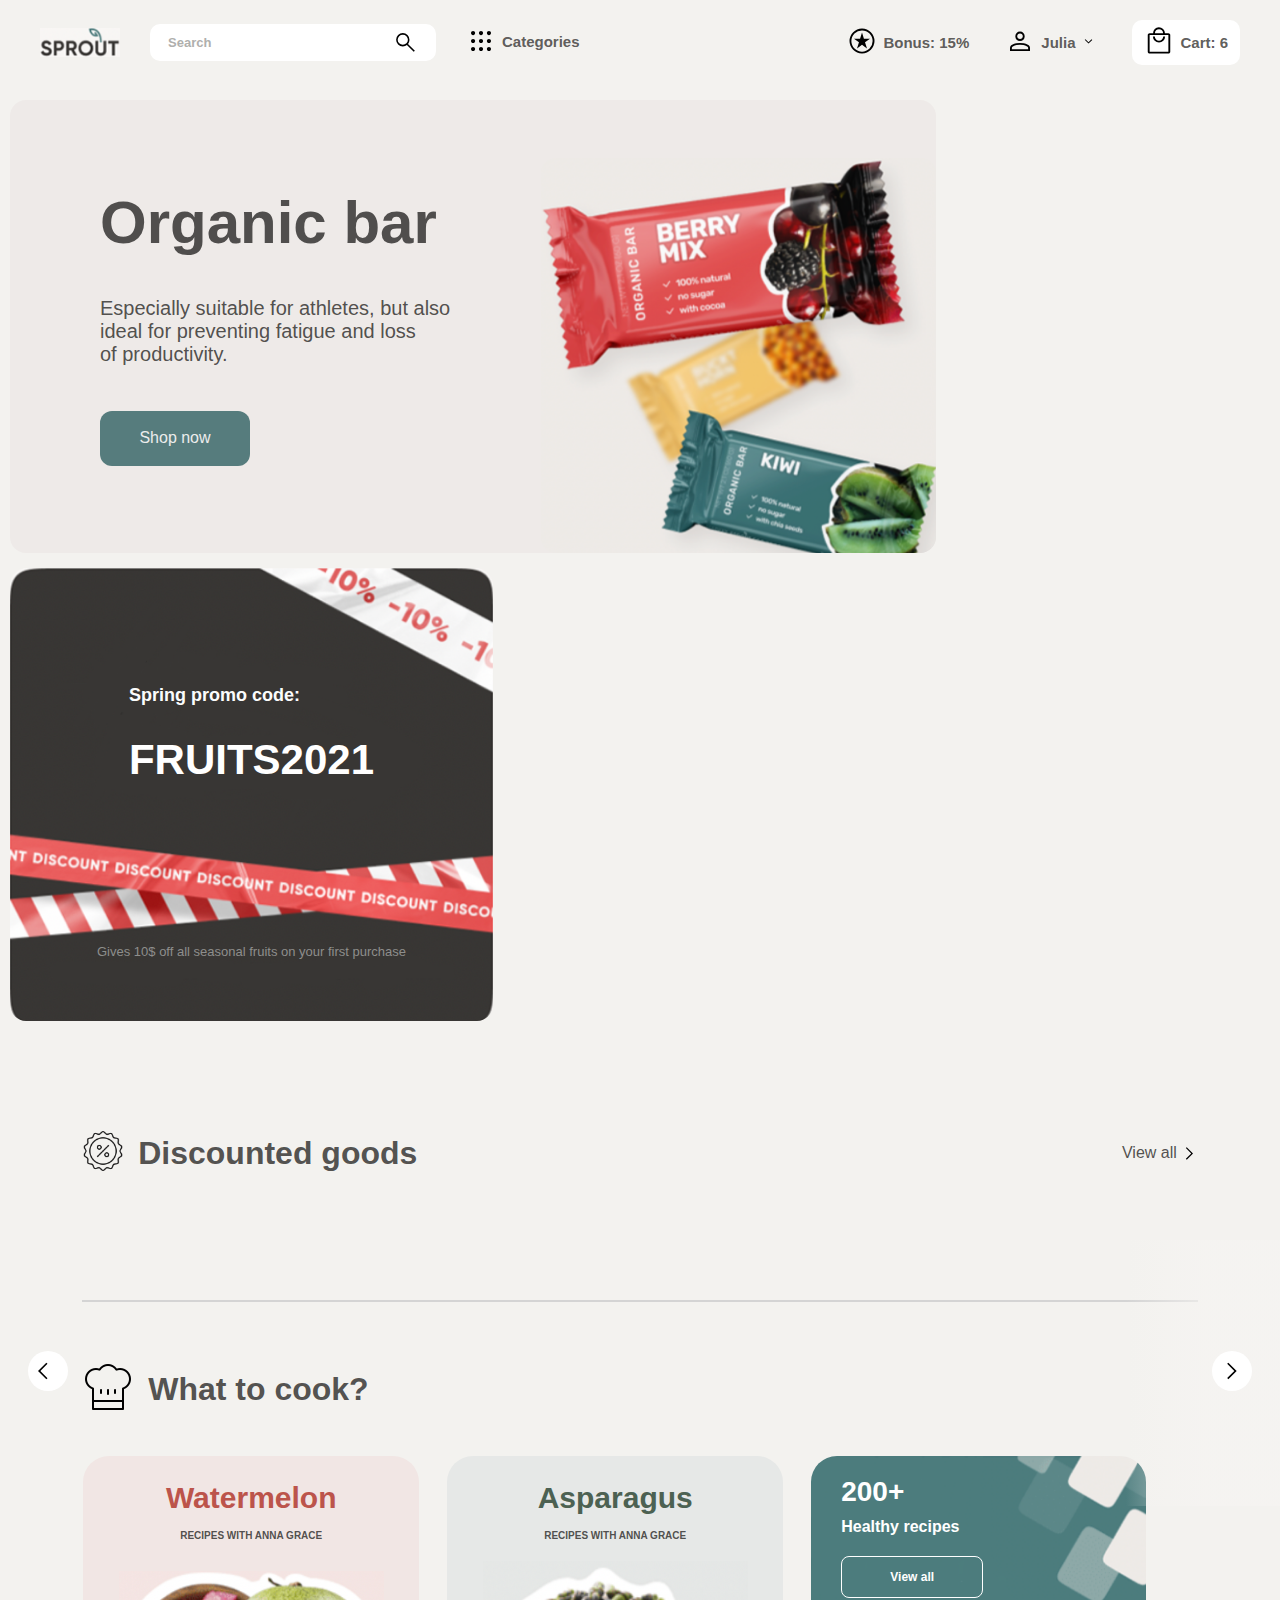
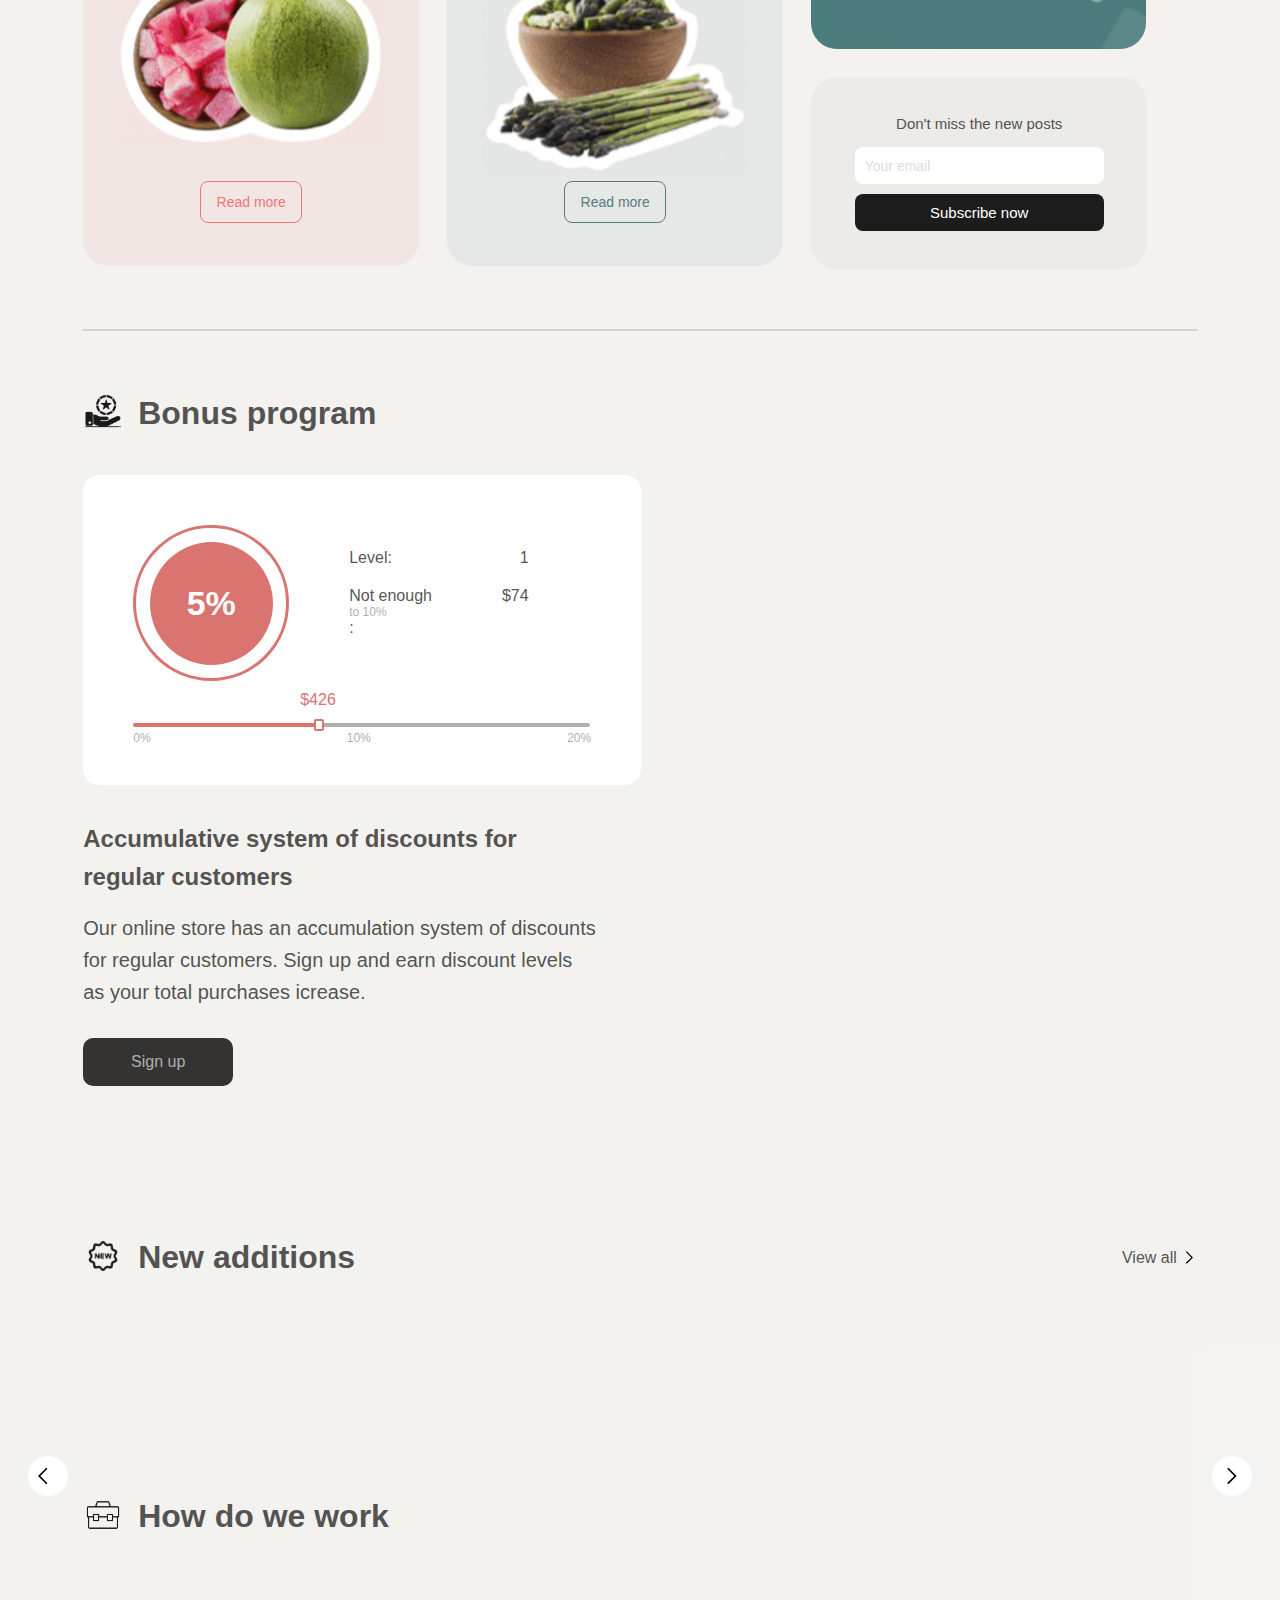
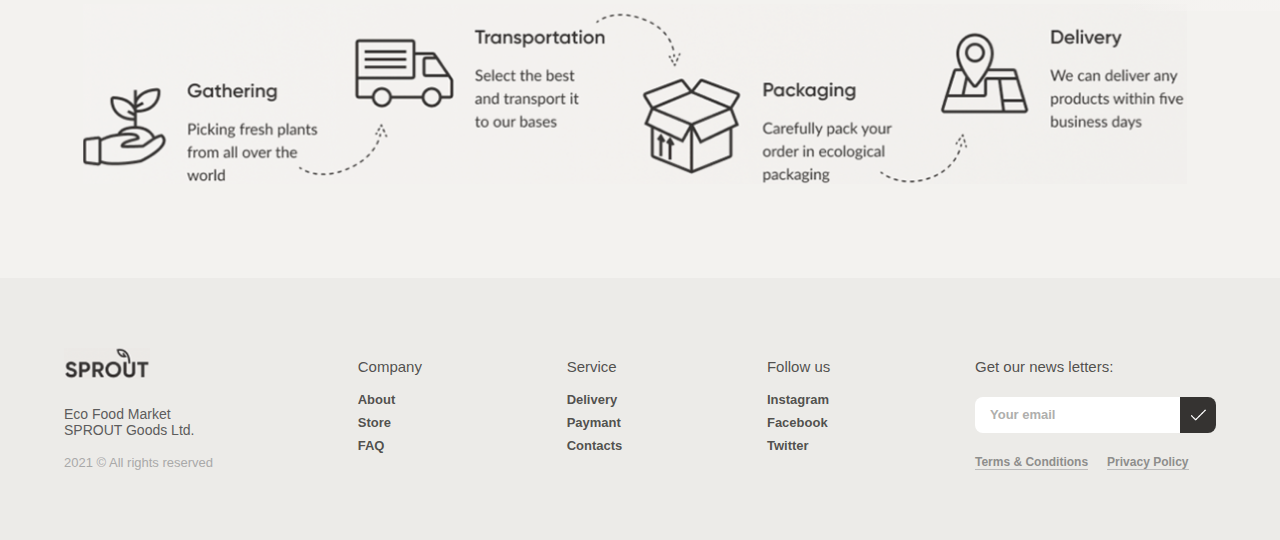
==== index.html @ 0bc8966f "Andei pipka" ====
<!DOCTYPE html>
<html lang="en">

<head>
    <meta charset="UTF-8">
    <meta http-equiv="X-UA-Compatible" content="IE=edge">
    <meta name="viewport" content="width=device-width, initial-scale=1.0">
    <link rel="stylesheet" href="./css/style.css">
    <title>Document</title>
</head>

<body>
    <header>
        <div class="left">
            <div class="allCategories" id="categoriesPlace"></div>
            <div class="logo" id="logo">
                <img src="./Images/logo.png" alt="" width="80px">
            </div>

            <div class="search">
                <div class="text">Search</div>
                <div class="icon">
                    <img src="./Images/icons/search.svg" alt="">
                </div>
            </div>

            <div class="categories" id="categoriesBtn">
                <div class="icon">
                    <img src="./Images/icons/categories.svg" alt="">
                </div>

                <div class="text">Categories</div>
            </div>
        </div>


        <div class="right">
            <div class="bonus" id="test">
                <div class="icon">
                    <img src="./Images/icons/star.svg" alt="">
                </div>

                <div class="text">Bonus: 15%</div>
            </div>

            <div class="person">
                <div class="icon">
                    <img src="./Images/icons/person.svg" alt="">
                </div>

                <div class="name">Julia</div>

                <div class="arrow">
                    <img src="./Images/icons/smArrdown.svg" alt="">
                </div>
            </div>

            <div class="cart">
                <div class="icon">
                    <img src="./Images/icons/cart.svg" alt="">
                </div>

                <div class="text">Cart: 6</div>
            </div>

            <div class="menu" id="mobileCategories">
                <div class="icon">
                    <img src="./Images/icons/menu.png" alt="">
                </div>
            </div>


        </div>
    </header>
    <main class="homePage">

        <section class="first">
            <div class="rowFirst">
                <div class="block1">
                    <div class="text">
                        <div class="tittle">Organic bar</div>
                        <div class="description">Especially suitable for athletes, but also<br>ideal for preventing
                            fatigue and loss<br>of productivity.</div>
                        <div class="button">Shop now</div>
                    </div>
                    <div class="image">
                        <img src="./Images/musli.png" alt="">
                    </div>
                </div>
                <div class="block2">
                    <div>
                        <div class="tittle">Spring promo code:</div>
                        <div class="promo">FRUITS2021</div>
                    </div>
                    <div class="text">Gives 10$ off all seasonal fruits on your first purchase</div>
                </div>

                <div class="circles">
                    <div class="circle"></div>
                    <div class="circle -light"></div>
                </div>
            </div>

            <div class="rowSecond">
                <div class="buttons">
                    <div class="navButt">
                        <img src="./Images/icons/arrow_back.svg" alt="">
                    </div>
                    <div class="navButt">
                        <img src="./Images/icons/arrow_forward.svg" alt="">
                    </div>
                </div>
                <div class="row">
                    <div class="discountText">
                        <div class="icon">
                            <img src="./Images/icons/discount.png" alt="">
                        </div>
                        <div class="tittle">Discounted goods</div>
                    </div>

                    <div class="view">
                        <div class="text">View all</div>
                        <div class="arrow">
                            <img src="./Images/icons/arrow_forward.svg" alt="">
                        </div>
                    </div>
                </div>

                <div class="allCards" id="allCardsPlace">
                    <div class="bg"></div>
                </div>
            </div>
        </section>

        <div class="horizontalLine"></div>

        <section class="second">
            <div class="row">
                <div class="icon">
                    <img src="./Images/icons/chef cap.png" alt="">
                </div>
                <div class="tittle">What to cook?</div>
            </div>

            <div class="cards">

                <div class="card -pin">
                    <div class="screen">
                        <div class="name">Watermelon</div>
                        <div class="description">RECIPES WITH ANNA GRACE</div>
                        <div class="pic">
                            <img src="./Images/watermelon.png" alt="" style="margin-top: 10px;">
                        </div>
                        <div class="btn"> Read more</div>
                    </div>

                    <div class="picMobile">
                        <img src="./Images/watermelon.png" alt="">
                    </div>
                </div>

                <div class="card -gr">
                    <div class="screen">
                        <div class="name">Asparagus</div>
                        <div class="description">RECIPES WITH ANNA GRACE</div>
                        <div class="pic">
                            <img src="./Images/asparagus.png" alt="">
                        </div>
                        <div class="btn"> Read more</div>
                    </div>

                    <div class="picMobile">
                        <img src="./Images/asparagus.png" alt="">
                    </div>
                </div>

                <div class="cardLast">
                    <div class="recipies">
                        <div class="amount">200+</div>
                        <div class="tittle">Healthy recipes</div>
                        <div class="view">View all</div>
                    </div>

                    <div class="cta">
                        <div class="text">Don't miss the new posts</div>
                        <div class="email">Your email</div>
                        <div class="btn">Subscribe now</div>
                    </div>
                </div>
            </div>
        </section>

        <div class="horizontalLine"></div>

        <section class="third">
            <div class="row">
                <div class="icon">
                    <img src="./Images/icons/bonusIcon.png" alt="">
                </div>
                <div class="tittle">Bonus program</div>
            </div>

            <div class="cards">
                <div class="card">
                    <div class="mainInfo">
                        <div class="circle">
                            <div class="currentPerc">5%</div>
                        </div>

                        <div class="info">
                            <div class="rowX -x">
                                <div class="text">Level:</div>
                                <div class="numb">1</div>
                            </div>

                            <div class="rowX">
                                <div class="text">Not enough <span class="percent">to 10%</span>:</div>
                                <div class="numb">$74</div>
                            </div>
                        </div>
                    </div>
                    <div class="sum">$426</div>

                    <div class="line">
                        <div class="redLine"></div>
                        <div class="square"></div>
                        <div class="greyLine"></div>
                    </div>

                    <div class="percent">
                        <div>0%</div>
                        <div>10%</div>
                        <div>20%</div>
                    </div>
                </div>

                <div class="lastCard">
                    <div class="tittle">Accumulative system of discounts for<br>regular customers</div>
                    <div class="description">Our online store has an accumulation system of discounts<br>for regular
                        customers. Sign up and earn discount levels<br>as your total purchases icrease.</div>
                    <div class="btn">Sign up</div>
                </div>
            </div>


            <div class="rowSecond">
                <div class="buttons">
                    <div class="navButt">
                        <img src="./Images/icons/arrow_back.svg" alt="">
                    </div>
                    <div class="navButt">
                        <img src="./Images/icons/arrow_forward.svg" alt="">
                    </div>
                </div>
                <div class="row">
                    <div class="text">
                        <div class="icon">
                            <img src="./Images/icons/new.png" alt="">
                        </div>
                        <div class="tittle">New additions</div>
                    </div>

                    <div class="view">
                        <div class="text">View all</div>
                        <div class="arrow">
                            <img src="./Images/icons/arrow_forward.svg" alt="">
                        </div>
                    </div>
                </div>

                <div class="allCards" id="newAdditions">
                    <div class="bg"></div>
                </div>
            </div>


            <div class="row1">
                <div class="icon">
                    <img src="./Images/icons/case.png" alt="">
                </div>
                <div class="tittle">How do we work</div>
            </div>

            <div class="rowLast">

                <img src="./Images/deliveryInfo.png" alt="">
            </div>
            <div class="mobileRowLast">

                <img src="./Images/mobDeliveryInfo.png" alt="">
            </div>

        </section>

    </main>


    <main class="driedFruitCategory">
        <section class="content">
            <nav class="navigation">
                <div class="tittle">Filter</div>

                <div class="section">
                    <div class="filterName">
                        <div class="name">Price</div>
                        <div class="icon">
                            <img src="./Images/icons/arrowUp.png" alt="" width="10px">
                        </div>
                    </div>

                    <div class="adjustment">
                        <div class="scale">
                            <div class="start">0</div>
                            <div class="end">120</div>
                        </div>
                        <div class="scaleLine">
                            <div class="rectangle"></div>
                            <div class="darkLine"></div>
                            <div class="rectangle"></div>
                            <div class="lightLine"></div>
                        </div>
                    </div>

                    <div class="row">
                        <div class="column">
                            <div class="text">From</div>
                            <div class="input">$ 0</div>
                        </div>

                        <div class="column">
                            <div class="text">To</div>
                            <div class="input">$ 20</div>
                        </div>
                    </div>
                </div>
                <div class="line"></div>

                <div class="section">
                    <div class="filterName">
                        <div class="name">Brand</div>
                        <div class="icon">
                            <img src="./Images/icons/arrowUp.png" alt="" width="10px">
                        </div>
                    </div>

                    <div class="input">
                        <div class="text">Name of brand</div>
                        <div class="icon">
                            <img src="./Images/icons/search.svg" alt="">
                        </div>
                    </div>

                    <div class="brandsBlock">
                        <div class="brands">
                            <div class="row">
                                <div class="square"></div>
                                <div class="brandName">Artisana</div>
                            </div>
                            <div class="row">
                                <div class="square"></div>
                                <div class="brandName">Barney</div>
                            </div>
                            <div class="row">
                                <div class="square"></div>
                                <div class="brandName">Betty Lou's</div>
                            </div>
                            <div class="row">
                                <div class="square"></div>
                                <div class="brandName">Dastony</div>
                            </div>
                            <div class="row">
                                <div class="square"></div>
                                <div class="brandName">Gopal's</div>
                            </div>
                            <div class="row">
                                <div class="square"></div>
                                <div class="brandName">Mighty Sesame</div>
                            </div>
                        </div>
                        <div class="vertLine">
                            <div class="darkPart"></div>
                        </div>
                    </div>
                </div>
                <div class="line"></div>

                <div class="section">
                    <div class="filterName">
                        <div class="name">Form</div>
                        <div class="icon">
                            <img src="./Images/icons/arrowUp.png" alt="" width="10px">
                        </div>
                    </div>
                    <div class="form">
                        <div class="row">
                            <div class="square"></div>
                            <div class="text">Prepackaged</div>
                        </div>
                        <div class="row">
                            <div class="square -active">
                                <img src="./Images/icons/done.png" alt="">
                            </div>
                            <div class="text">On weight</div>
                        </div>
                    </div>
                </div>
                <div class="line"></div>

                <div class="section">
                    <div class="filterName">
                        <div class="name">Volume</div>
                        <div class="icon">
                            <img src="./Images/icons/arrowUp.png" alt="" width="10px">
                        </div>
                    </div>

                    <div class="form">
                        <div class="row">
                            <div class="square -active">
                                <img src="./Images/icons/done.png" alt="">
                            </div>
                            <div class="text">No matter</div>
                        </div>

                        <div class="row">
                            <div class="square"></div>
                            <div class="text">&#60; 10g</div>
                            <div class="amount">(2)</div>
                        </div>
                        <div class="row">
                            <div class="square"></div>
                            <div class="text">10g - 60g </div>
                            <div class="amount">(6)</div>
                        </div>
                        <div class="row">
                            <div class="square"></div>
                            <div class="text">60g - 200g </div>
                            <div class="amount">(22)</div>
                        </div>
                        <div class="row">
                            <div class="square"></div>
                            <div class="text">&#62; 200g </div>
                            <div class="amount">(54)</div>
                        </div>
                    </div>
                </div>
                <div class="line"></div>

                <div class="section">
                    <div class="filterName">
                        <div class="name">Special features</div>
                        <div class="icon">
                            <img src="./Images/icons/smArrdown.svg" alt="" width="20px">
                        </div>
                    </div>
                </div>
                <div class="line"></div>

                <div class="section">
                    <div class="filterName">
                        <div class="name">Other items</div>
                        <div class="icon">
                            <img src="./Images/icons/smArrdown.svg" alt="" width="20px">
                        </div>
                    </div>
                </div>
                <div class="line"></div>

                <div class="section">
                    <div class="filterName">
                        <div class="name">Country</div>
                        <div class="icon">
                            <img src="./Images/icons/smArrdown.svg" alt="" width="20px">
                        </div>
                    </div>
                </div>

            </nav>



            <div class="mainContent">
                <div class="way">Homepage / Dried fruits</div>

                <div class="h2">Dried fruits</div>
                <div class="mobileFilter">
                    <div class="filter">Filter(2)</div>
                    <div class="text"> Showed 84 goods</div>
                </div>

                <div class="showedAmount">
                    <div class="right"> Showed 84 goods</div>

                    <div class="sort">
                        <div class="text">Sort by</div>
                        <div class="choose">
                            <div class="text">Relevancy</div>
                            <div class="icon">
                                <img src="./Images/icons/smArrdown.svg" alt="">
                            </div>
                        </div>
                    </div>
                </div>

                <div class="filterInfo">
                    <div class="filter">
                        <div class="text">Price</div>
                        <div class="filterPrice">$0-$20</div>
                        <div class="icon">
                            <img src="./Images/icons/cross.png" alt="">
                        </div>
                    </div>

                    <div class="filter">
                        <div class="text">Form</div>
                        <div class="filterPrice">On weight</div>
                        <div class="icon">
                            <img src="./Images/icons/cross.png" alt="">
                        </div>
                    </div>

                    <div class="clean">Clear all filters</div>
                </div>

                <div class="allcards" id="driedFruitsCategoryDiv">

                </div>

                <div class="btnLoad">
                    <div class="icon">
                        <img src="./Images/icons/loading.png" alt="">
                    </div>
                    <div class="text">Load more</div>
                </div>
            </div>
        </section>
    </main>

    <main class="productCard">


        <div class="line"></div>

        <section class="peopleAlsoLike">
            <div class="h4">People also like</div>
            <div class="allcards" id="peopleAlsoLikeIt">

            </div>
        </section>
    </main>

    <footer>
        <div class="content">
            <div class="company">
                <div class="logo">
                    <img src="./Images/loroFooter.png" alt="" width="86px">
                </div>
                <div class="text">Eco Food Market<br>SPROUT Goods Ltd.</div>
                <div class="info">2021 &copy; All rights reserved</div>
            </div>

            <div class="navigation">
                <div class="name">Company</div>
                <div class="nav">
                    <div>About</div>
                    <div class="text">Store</div>
                    <div>FAQ</div>
                </div>
            </div>
            <div class="navigation">
                <div class="name">Service</div>
                <div class="nav">
                    <div>Delivery</div>
                    <div class="text">Paymant</div>
                    <div>Contacts</div>
                </div>
            </div>
            <div class="navigation">
                <div class="name">Follow us</div>
                <div class="nav">
                    <div>Instagram</div>
                    <div class="text">Facebook</div>
                    <div>Twitter</div>
                </div>
            </div>
            <div class="cta">
                <div class="text">Get our news letters:</div>
                <div class="input">
                    <div class="whitePart"> Your email</div>
                    <div class="darkPart">
                        <img src="./Images/icons/done.png" alt="">
                    </div>
                </div>
                <div class="links">
                    <div class="text -mar">Terms & Conditions</div>
                    <div class="text">Privacy Policy</div>
                </div>
            </div>
        </div>

        <div class="mobileFooter">
            <div class="cta">
                <div class="text">Get our news letters:</div>
                <div class="input">
                    <div class="whitePart"> Your email</div>
                    <div class="darkPart">
                        <img src="./Images/icons/done.png" alt="">
                    </div>
                </div>
            </div>

            <div class="column">
                <div class="navigation">
                    <div class="name">Company</div>
                    <div class="nav">
                        <div>About</div>
                        <div class="text">Store</div>
                        <div>FAQ</div>
                    </div>
                </div>
                <div class="navigation">
                    <div class="name">Service</div>
                    <div class="nav">
                        <div>Delivery</div>
                        <div class="text">Paymant</div>
                        <div>Contacts</div>
                    </div>
                </div>
                <div class="navigation">
                    <div class="name">Follow us</div>
                    <div class="nav">
                        <div>Instagram</div>
                        <div class="text">Facebook</div>
                        <div>Twitter</div>
                    </div>
                </div>
            </div>

            <div class="company">
                <div class="logo">
                    <img src="./Images/loroFooter.png" alt="" width="86px">
                </div>
                <div class="text">Eco Food Market SPROUT Goods Ltd.</div>
                <div class="links">
                    <div class="text -mar">Terms & Conditions</div>
                    <div class="text">Privacy Policy</div>
                </div>
                <div class="info">2021 &copy; All rights reserved</div>
            </div>
        </div>
    </footer>

    <script src="main.js"></script>
</body>

</html>
---- css/style.css ----
@import url("http://fonts.cdnfonts.com/css/gilroy-bold");body{font-family:'Gilroy-Medium', sans-serif;background:#f3f2ef;margin:0px;color:#282725cc}header{background:#f3f2ef;z-index:100;display:flex;justify-content:space-between;align-items:center;padding:20px 40px;color:#464442de;font-size:15px;font-weight:600}header .left{display:flex}header .left .logo{display:flex;justify-content:center;align-items:center}header .left .search{display:flex;justify-content:space-between;align-items:center;width:250px;background:#fff;border-radius:10px;padding:6px 18px;margin:0px 30px}header .left .search .text{font-size:13px;font-weight:900;color:#afafad}header .left .search .icon{display:flex;justify-content:center;align-items:center}header .left .search .icon img{width:25px;height:25px}header .left .categories{display:flex;align-items:center}header .left .categories .icon img{width:30px;height:30px}header .left .categories .text{margin-bottom:2px;margin-left:6px}header .left .allCategories{display:none;flex-direction:column;z-index:200;position:absolute;background:#fff;border-radius:10px;padding:15px;margin-top:39px;margin-left:489px}header .left .allCategories .row{padding:0px 10px;margin-bottom:10px;white-space:nowrap;display:flex;align-items:center;border-bottom:0.9px solid #d9d9d9}header .left .allCategories .row .text{font-size:14px;color:#6b6b6b;margin-left:15px}header .left .allCategories .row .icon{display:flex;justify-content:center;align-items:center}header .left .allCategories .row .icon img{width:30px}header .right{display:flex}header .right .bonus{white-space:nowrap;display:flex;align-items:center;margin-right:30px}header .right .bonus .icon img{width:30px;height:30px;padding:6px}header .right .person{display:flex;align-items:center;margin-right:30px}header .right .person .icon img{width:30px;height:30px;padding:6px}header .right .person .arrow img{width:15px;height:15px;padding:6px}header .right .cart{display:flex;align-items:center;background:#fff;border-radius:10px;padding:0px 6px;white-space:nowrap}header .right .cart .icon img{width:30px;height:30px;padding:6px}header .right .cart .text{margin-right:6px}header .right .menu{display:none}.homePage{position:relative;display:block}.homePage .horizontalLine{border:0.7px solid #d4d4d4;width:87vw;margin:60px auto}.homePage .first{display:flex;flex-direction:column}.homePage .first .rowFirst{display:flex;margin:0px 10px;justify-content:flex-start;flex-wrap:wrap}.homePage .first .rowFirst .circles{display:none}.homePage .first .rowFirst .block1{display:flex;justify-content:space-between;align-items:center;background:#eeeae8;height:453px;width:926px;border-radius:16px;margin-right:10px;margin-top:15px}.homePage .first .rowFirst .block1 .text{white-space:nowrap;margin:60px 0px 60px 90px}.homePage .first .rowFirst .block1 .text .tittle{font-size:60px;font-weight:900;margin-bottom:40px}.homePage .first .rowFirst .block1 .text .description{margin-bottom:45px;font-size:20px;font-weight:500}.homePage .first .rowFirst .block1 .text .button{height:55px;width:150px;background:#567c7d;color:#ececec;border-radius:12px;display:flex;justify-content:center;align-items:center}.homePage .first .rowFirst .block1 .image{display:flex;align-self:flex-end}.homePage .first .rowFirst .block1 .image img{height:395px;border-radius:16px}.homePage .first .rowFirst .block2{white-space:nowrap;margin-top:15px;display:flex;justify-content:center;align-items:center;flex-direction:column;background:url("../Images/bgDiscount.png");background-size:cover;background-repeat:no-repeat;border-radius:16px;height:453px;width:483px}.homePage .first .rowFirst .block2 div{display:flex;flex-direction:column;align-items:flex-start}.homePage .first .rowFirst .block2 div .tittle{margin-top:55px;color:#fbfcfc;margin-bottom:30px;font-size:18px;font-weight:600}.homePage .first .rowFirst .block2 div .promo{color:#fff;margin-bottom:160px;font-size:42px;font-weight:900}.homePage .first .rowFirst .block2 .text{margin:0px 10px;color:#8e8e8c;font-size:13px;font-weight:500}.homePage .first .rowSecond{margin-top:70px;display:flex;flex-direction:column;position:relative}.homePage .first .rowSecond .buttons{position:relative;top:260px;z-index:70;display:flex;justify-content:space-between;margin:0px 28px}.homePage .first .rowSecond .buttons .navButt{background:#fff;border-radius:50%;width:40px;height:40px;display:flex;justify-content:center;align-items:center}.homePage .first .rowSecond .buttons .navButt img{width:20px}.homePage .first .rowSecond .row{width:87vw;margin:auto;margin-bottom:65px;display:flex;justify-content:space-between}.homePage .first .rowSecond .row .discountText{display:flex;align-items:center}.homePage .first .rowSecond .row .discountText .icon{margin-right:15px}.homePage .first .rowSecond .row .discountText .icon img{width:40px;height:40px}.homePage .first .rowSecond .row .discountText .tittle{font-size:32px;font-weight:700}.homePage .first .rowSecond .row .view{display:flex;align-items:center}.homePage .first .rowSecond .row .view .text{margin-right:5px}.homePage .first .rowSecond .row .view .arrow{display:flex;align-items:center}.homePage .first .rowSecond .row .view .arrow img{width:15px;height:15px}.homePage .first .rowSecond .allCards{display:flex;overflow-x:scroll;margin-left:6.5vw}.homePage .first .rowSecond .allCards .bg{right:0px;z-index:60;position:absolute;width:154px;height:266px;background:linear-gradient(90deg, rgba(255,255,255,0) 0%, rgba(246,244,242,0.631373) 50%)}.homePage .first .rowSecond .allCards .card{white-space:nowrap;background:#fff;border-radius:16px;width:210px;height:188px;padding:24px;margin:30px 13px 0px;display:flex;flex-direction:column;justify-content:space-between}.homePage .first .rowSecond .allCards .card .header{display:flex;position:relative}.homePage .first .rowSecond .allCards .card .header .pic{position:absolute;margin-top:-51px;z-index:50}.homePage .first .rowSecond .allCards .card .header .pic img{position:absolute;width:100px;height:100px}.homePage .first .rowSecond .allCards .card .header .info{display:flex;flex-direction:column;margin-left:130px;margin-bottom:20px}.homePage .first .rowSecond .allCards .card .header .info .rate{display:flex;display:flex;justify-content:center;align-items:center;margin-bottom:10px}.homePage .first .rowSecond .allCards .card .header .info .rate .icon{margin-right:5px}.homePage .first .rowSecond .allCards .card .header .info .rate .grate{color:#265643;font-size:14px;font-weight:700}.homePage .first .rowSecond .allCards .card .header .info .sale{height:28px;width:75px;background:#cd4b54;transform:rotate(10deg);border-radius:5px;display:flex;justify-content:center;align-items:center;color:#fff;font-size:14px;font-weight:400}.homePage .first .rowSecond .allCards .card .cta{margin-top:20px;display:flex;justify-content:space-between}.homePage .first .rowSecond .allCards .card .cta .btn{height:35px;width:75px;border:1px solid #c8c8c8;display:flex;justify-content:center;align-items:center;border-radius:8px}.homePage .first .rowSecond .allCards .card .cta .btn .add{font-size:14px;font-weight:500}.homePage .first .rowSecond .allCards .card .cta .btn .plus{margin-left:10px;font-size:26px;font-weight:300}.homePage .first .rowSecond .allCards .card .cta .pricesPace{display:flex;flex-direction:column;align-items:flex-end}.homePage .first .rowSecond .allCards .card .cta .pricesPace .price{display:none;font-size:15px}.homePage .first .rowSecond .allCards .card .cta .pricesPace .oldPrice{display:block;font-size:13px;font-weight:400;text-decoration-line:line-through}.homePage .first .rowSecond .allCards .card .cta .pricesPace .newPrice{display:block;color:#cf4238e9;font-weight:500;font-size:17px}.homePage .first .rowSecond .allCards .card .cta .pricesPace .weight{color:#afafad;font-size:12px}.homePage .second{display:flex;flex-direction:column;width:87vw;margin:auto}.homePage .second .row{display:flex;margin-bottom:25px}.homePage .second .row .icon{margin-right:15px}.homePage .second .row .tittle{font-size:32px;font-weight:700;display:flex;align-items:center}.homePage .second .cards{display:flex;justify-content:flex-start;flex-wrap:wrap}.homePage .second .cards .card.-pin .screen{background:#f1e6e4}.homePage .second .cards .card.-pin .screen .name{color:#bc544b}.homePage .second .cards .card.-pin .screen .btn{border:1px solid #f17575;color:#f17575}.homePage .second .cards .card.-gr .screen{background:#e6e8e7}.homePage .second .cards .card.-gr .screen .name{color:#4c6152}.homePage .second .cards .card.-gr .screen .btn{border:1px solid #567c7d;color:#567c7d}.homePage .second .cards .card .screen{width:276px;height:360px;padding:25px 30px;display:flex;flex-direction:column;align-items:center;border-radius:26px;margin-right:28px;margin-top:15px}.homePage .second .cards .card .screen .name{font-size:30px;font-weight:900;margin-bottom:15px}.homePage .second .cards .card .screen .description{font-size:10px;font-weight:700;margin-bottom:20px}.homePage .second .cards .card .screen .pic{margin-bottom:80px;height:140px}.homePage .second .cards .card .screen .pic img{width:265px}.homePage .second .cards .card .screen .btn{width:100px;height:40px;border-radius:8px;display:flex;justify-content:center;align-items:center;font-size:14px}.homePage .second .cards .card .picMobile{display:none}.homePage .second .cards .cardLast{margin-top:15px;display:flex;flex-direction:column}.homePage .second .cards .cardLast .recipies{background:url("../Images/grBg.png");background-size:cover;background-repeat:no-repeat;margin-bottom:28px;border-radius:26px;padding:20px 30px;height:153px;width:275px;color:#fff}.homePage .second .cards .cardLast .recipies .amount{font-size:28px;font-weight:600;margin-bottom:10px}.homePage .second .cards .cardLast .recipies .tittle{font-size:16px;font-weight:600;margin-bottom:20px}.homePage .second .cards .cardLast .recipies .view{display:flex;justify-content:center;align-items:center;font-size:12px;font-weight:600;width:140px;height:40px;border:1px solid #fff;border-radius:8px}.homePage .second .cards .cardLast .cta{padding:10px;height:172px;width:316px;border-radius:26px;background:#edebe7;display:flex;justify-content:center;align-items:center;flex-direction:column}.homePage .second .cards .cardLast .cta .text{font-size:15px;margin-bottom:15px}.homePage .second .cards .cardLast .cta .email{display:flex;align-items:center;width:239px;height:37px;background:#fff;border-radius:8px;color:#ddd;padding-left:10px;font-size:14px;margin-bottom:10px}.homePage .second .cards .cardLast .cta .btn{width:249px;height:37px;background:#1c1c1c;border-radius:8px;display:flex;justify-content:center;align-items:center;color:#fff;font-size:15px}.homePage .third{display:flex;flex-direction:column}.homePage .third .row{width:87vw;margin:auto;margin-bottom:25px;display:flex;align-items:center}.homePage .third .row .icon{margin-right:15px}.homePage .third .row .icon img{width:40px;height:40px}.homePage .third .row .tittle{font-size:32px;font-weight:700}.homePage .third .cards{width:87vw;margin:auto;flex-wrap:wrap;display:flex;margin-bottom:90px}.homePage .third .cards .card{margin-top:15px;margin-right:127px;width:458px;height:210px;background:#fff;border-radius:16px;display:flex;flex-direction:column;padding:50px}.homePage .third .cards .card .mainInfo{display:flex}.homePage .third .cards .card .mainInfo .circle{display:flex;justify-content:center;align-items:center;width:150px;height:150px;border-radius:50%;border:3px solid #d97471}.homePage .third .cards .card .mainInfo .circle .currentPerc{display:flex;justify-content:center;align-items:center;color:#fff;width:123px;height:123px;border-radius:50%;background:#d97471;font-size:34px;font-weight:700}.homePage .third .cards .card .mainInfo .info{display:flex;justify-content:center;margin-left:60px;flex-direction:column}.homePage .third .cards .card .mainInfo .info .rowX{display:flex;justify-content:space-between;margin-bottom:20px}.homePage .third .cards .card .mainInfo .info .rowX .numb{margin-left:70px}.homePage .third .cards .card .sum{color:#d97471;margin:10px 0px 10px 167px}.homePage .third .cards .card .line{display:flex;align-items:center}.homePage .third .cards .card .line .redLine{width:177px;border:2px solid #d97471;border-radius:2px 0px 0px 2px}.homePage .third .cards .card .line .square{width:6px;height:8px;border:2px solid #d97471;border-radius:2px}.homePage .third .cards .card .line .greyLine{width:262px;border:2px solid #afafad;border-radius:0px 2px 2px 0px}.homePage .third .cards .card .percent{font-size:12px;color:#afafad;display:flex;justify-content:space-between}.homePage .third .cards .lastCard{margin-top:15px;padding:20px 0px;display:flex;flex-direction:column;align-items:flex-start}.homePage .third .cards .lastCard .tittle{font-size:24px;font-weight:900;margin-bottom:15px;line-height:1.6;white-space:nowrap}.homePage .third .cards .lastCard .description{font-size:20px;font-weight:400;margin-bottom:30px;line-height:1.6;white-space:nowrap}.homePage .third .cards .lastCard .btn{background:#353331;height:48px;width:150px;border-radius:10px;display:flex;justify-content:center;align-items:center;color:#afafad}.homePage .third .rowSecond{display:flex;flex-direction:column;position:relative}.homePage .third .rowSecond .buttons{position:relative;top:260px;z-index:70;display:flex;justify-content:space-between;margin:0px 28px}.homePage .third .rowSecond .buttons .navButt{background:#fff;border-radius:50%;width:40px;height:40px;display:flex;justify-content:center;align-items:center}.homePage .third .rowSecond .buttons .navButt img{width:20px}.homePage .third .rowSecond .row{width:87vw;margin:auto;margin-bottom:65px;display:flex;justify-content:space-between}.homePage .third .rowSecond .row .text{display:flex;align-items:center}.homePage .third .rowSecond .row .text .icon{margin-right:15px}.homePage .third .rowSecond .row .text .icon img{width:40px;height:40px}.homePage .third .rowSecond .row .text .tittle{font-size:32px;font-weight:700}.homePage .third .rowSecond .row .view{display:flex;align-items:center}.homePage .third .rowSecond .row .view .text{margin-right:5px}.homePage .third .rowSecond .row .view .arrow{display:flex;align-items:center}.homePage .third .rowSecond .row .view .arrow img{width:15px;height:15px}.homePage .third .rowSecond .allCards{display:flex;overflow-x:scroll;margin-left:6.5vw;margin-bottom:150px}.homePage .third .rowSecond .allCards .bg{right:0px;z-index:60;position:absolute;width:154px;height:266px;background:linear-gradient(90deg, rgba(255,255,255,0) 0%, rgba(246,244,242,0.631373) 50%)}.homePage .third .rowSecond .allCards .card{white-space:nowrap;background:#fff;border-radius:16px;width:210px;height:188px;padding:24px;margin:30px 13px 0px;display:flex;flex-direction:column;justify-content:space-between}.homePage .third .rowSecond .allCards .card .header{display:flex;position:relative}.homePage .third .rowSecond .allCards .card .header .pic{position:absolute;margin-top:-51px;z-index:50}.homePage .third .rowSecond .allCards .card .header .pic img{position:absolute;width:100px;height:100px}.homePage .third .rowSecond .allCards .card .header .info{display:flex;flex-direction:column;margin-left:130px;margin-bottom:20px}.homePage .third .rowSecond .allCards .card .header .info .rate{display:flex;display:flex;justify-content:center;align-items:center;margin-bottom:10px}.homePage .third .rowSecond .allCards .card .header .info .rate .icon{margin-right:5px}.homePage .third .rowSecond .allCards .card .header .info .rate .grate{color:#265643;font-size:14px;font-weight:700}.homePage .third .rowSecond .allCards .card .header .info .sale{height:28px;width:75px;background:#c6424bd8;transform:rotate(10deg);border-radius:5px;display:flex;justify-content:center;align-items:center;color:#fff;font-size:14px;font-weight:400}.homePage .third .rowSecond .allCards .card .cta{margin-top:20px;display:flex;justify-content:space-between}.homePage .third .rowSecond .allCards .card .cta .btn{height:35px;width:75px;border:1px solid #c8c8c8;display:flex;justify-content:center;align-items:center;border-radius:8px}.homePage .third .rowSecond .allCards .card .cta .btn .add{font-size:14px;font-weight:500}.homePage .third .rowSecond .allCards .card .cta .btn .plus{margin-left:10px;font-size:26px;font-weight:300}.homePage .third .rowSecond .allCards .card .cta .pricesPace{display:flex;flex-direction:column;align-items:flex-end}.homePage .third .rowSecond .allCards .card .cta .pricesPace .price{display:none;font-size:15px}.homePage .third .rowSecond .allCards .card .cta .pricesPace .oldPrice{display:block;font-size:13px;font-weight:400;text-decoration-line:line-through}.homePage .third .rowSecond .allCards .card .cta .pricesPace .newPrice{display:block;color:#cf4238e9;font-weight:500;font-size:17px}.homePage .third .rowSecond .allCards .card .cta .pricesPace .weight{color:#afafad;font-size:12px}.homePage .third .row1{width:87vw;margin:auto;margin-bottom:65px;display:flex;align-items:center}.homePage .third .row1 .icon{margin-right:15px}.homePage .third .row1 .icon img{width:40px;height:40px}.homePage .third .row1 .tittle{font-size:32px;font-weight:700}.homePage .third .rowLast{width:87vw;margin:auto}.homePage .third .rowLast img{height:211px}.homePage .third .mobileRowLast{display:none}.driedFruitCategory{width:87vw;margin:auto;display:none}.driedFruitCategory .content{display:flex}.driedFruitCategory .content .navigation{display:flex;flex-direction:column}.driedFruitCategory .content .navigation .tittle{font-size:20px;font-weight:700;margin-bottom:26px}.driedFruitCategory .content .navigation .section{display:flex;flex-direction:column}.driedFruitCategory .content .navigation .section .filterName{display:flex;justify-content:space-between;align-items:center}.driedFruitCategory .content .navigation .section .filterName .name{font-weight:800}.driedFruitCategory .content .navigation .section .input{display:flex;justify-content:space-between;align-items:center;padding:7px;border:1.5px solid #dfdfdfe6;border-radius:9px;font-size:12px;margin-bottom:10px;margin-top:16px}.driedFruitCategory .content .navigation .section .input .text{font-size:13px;color:#8e8e8c}.driedFruitCategory .content .navigation .section .input .icon img{width:20px}.driedFruitCategory .content .navigation .section .brandsBlock{display:flex;justify-content:space-between}.driedFruitCategory .content .navigation .section .brandsBlock .brands{display:flex;flex-direction:column}.driedFruitCategory .content .navigation .section .brandsBlock .brands .row{display:flex;align-items:center;padding:6px 0px}.driedFruitCategory .content .navigation .section .brandsBlock .brands .row .square{width:15px;height:15px;border:1.5px solid #dfdfdfe6;border-radius:4px;background:#fff}.driedFruitCategory .content .navigation .section .brandsBlock .brands .row .brandName{font-size:14px;font-weight:900;margin-left:8px}.driedFruitCategory .content .navigation .section .brandsBlock .vertLine{display:flex;flex-direction:column;background:#bebebe;border-radius:2px 2px 0px 0px}.driedFruitCategory .content .navigation .section .brandsBlock .vertLine .darkPart{border:2px solid #000;height:70px;border-radius:2px}.driedFruitCategory .content .navigation .section .form{display:flex;flex-direction:column;margin-bottom:9px}.driedFruitCategory .content .navigation .section .form .row{display:flex;align-items:center;padding:6px 0px}.driedFruitCategory .content .navigation .section .form .row .square{width:15px;height:15px;border:0.9px solid #afafad;border-radius:4px;background:#fff}.driedFruitCategory .content .navigation .section .form .row .square.-active{background:#557b7d;display:flex;justify-content:center;align-items:center}.driedFruitCategory .content .navigation .section .form .row .square.-active img{width:10px}.driedFruitCategory .content .navigation .section .form .row .text{font-size:14px;margin-left:8px}.driedFruitCategory .content .navigation .section .form .row .amount{color:#557b7d;font-size:14px;margin-left:5px}.driedFruitCategory .content .navigation .section .adjustment{display:flex;flex-direction:column}.driedFruitCategory .content .navigation .section .adjustment .scale{display:flex;justify-content:space-between;color:#8e8e8c;font-size:12px;margin:12px 0px 4px 0px}.driedFruitCategory .content .navigation .section .adjustment .scaleLine{margin-bottom:10px;display:flex;align-items:center}.driedFruitCategory .content .navigation .section .adjustment .scaleLine .darkLine{width:30px;border:2px solid #557b7d}.driedFruitCategory .content .navigation .section .adjustment .scaleLine .rectangle{width:9px;height:12px;border:1.3px solid #61979a;border-radius:3px}.driedFruitCategory .content .navigation .section .adjustment .scaleLine .lightLine{width:170px;height:3px;border:1px solid #e2e2e2;border-left:#fff;background:#fff;border-radius:0px 2px 2px 0px}.driedFruitCategory .content .navigation .section .row{display:flex}.driedFruitCategory .content .navigation .section .row .column{display:flex;align-items:baseline;margin-right:10px}.driedFruitCategory .content .navigation .section .row .column .text{font-size:12px;color:#8e8e8c;margin-right:5px}.driedFruitCategory .content .navigation .section .row .column .input{padding:7px;border:1.5px solid #dfdfdfe6;border-radius:9px;width:40px;font-size:12px;font-weight:600}.driedFruitCategory .content .navigation .line{border:0.9px solid #e1e1e1;margin:14px 0px;background:#e1e1e1}.driedFruitCategory .content .mainContent{margin-left:70px;display:flex;flex-direction:column}.driedFruitCategory .content .mainContent .mobileFilter{display:none}.driedFruitCategory .content .mainContent .way{display:flex;font-size:11px;color:#bcbcbc;margin-bottom:20px}.driedFruitCategory .content .mainContent .h2{font-size:60px;font-weight:900;color:#383634;margin-bottom:40px}.driedFruitCategory .content .mainContent .showedAmount{display:flex;justify-content:space-between;align-items:center;margin-bottom:40px}.driedFruitCategory .content .mainContent .showedAmount .right{font-size:14px}.driedFruitCategory .content .mainContent .showedAmount .sort{display:flex;align-items:center;font-size:14px}.driedFruitCategory .content .mainContent .showedAmount .sort .text{color:#a9a9a9;margin-right:15px}.driedFruitCategory .content .mainContent .showedAmount .sort .choose{padding:5px 7px;border:1.5px solid #dfdfdfe6;border-radius:9px;display:flex;align-items:center;justify-content:space-between}.driedFruitCategory .content .mainContent .showedAmount .sort .choose .text{margin-right:15px;color:#000}.driedFruitCategory .content .mainContent .showedAmount .sort .choose .icon img{width:20px}.driedFruitCategory .content .mainContent .filterInfo{display:flex;margin-bottom:20px}.driedFruitCategory .content .mainContent .filterInfo .filter{display:flex;align-items:center;margin-right:12px;background:#eae8e8;border-radius:10px;padding:13px}.driedFruitCategory .content .mainContent .filterInfo .filter .text{font-size:14px;color:#a9a9a9;margin-right:5px}.driedFruitCategory .content .mainContent .filterInfo .filter .filterPrice{font-size:14px;margin-right:5px}.driedFruitCategory .content .mainContent .filterInfo .filter .icon{margin-left:5px;display:flex;justify-content:center;align-items:center}.driedFruitCategory .content .mainContent .filterInfo .filter .icon img{width:15px}.driedFruitCategory .content .mainContent .filterInfo .clean{margin-left:11px;display:flex;align-items:center;font-size:14px;color:#a9a9a9;text-decoration-line:underline}.driedFruitCategory .content .mainContent .allcards{display:flex;flex-wrap:wrap}.driedFruitCategory .content .mainContent .allcards .card{white-space:nowrap;background:#fff;border-radius:16px;width:210px;height:188px;padding:24px;margin:50px 13px 0px;display:flex;flex-direction:column;justify-content:space-between}.driedFruitCategory .content .mainContent .allcards .card .header{display:flex;position:relative}.driedFruitCategory .content .mainContent .allcards .card .header .pic{position:absolute;margin-top:-51px;z-index:50}.driedFruitCategory .content .mainContent .allcards .card .header .pic img{position:absolute;width:100px;height:100px}.driedFruitCategory .content .mainContent .allcards .card .header .info{display:flex;flex-direction:column;margin-left:130px;margin-bottom:20px}.driedFruitCategory .content .mainContent .allcards .card .header .info .rate{display:flex;display:flex;justify-content:center;align-items:center;margin-bottom:10px}.driedFruitCategory .content .mainContent .allcards .card .header .info .rate .icon{margin-right:5px}.driedFruitCategory .content .mainContent .allcards .card .header .info .rate .grate{color:#265643;font-size:14px;font-weight:700}.driedFruitCategory .content .mainContent .allcards .card .header .info .sale{height:28px;width:75px;background:#c6424bd8;transform:rotate(10deg);border-radius:5px;display:flex;justify-content:center;align-items:center;color:#fff;font-size:14px;font-weight:400}.driedFruitCategory .content .mainContent .allcards .card .cta{margin-top:20px;display:flex;justify-content:space-between}.driedFruitCategory .content .mainContent .allcards .card .cta .btn{height:35px;width:75px;border:1px solid #c8c8c8;display:flex;justify-content:center;align-items:center;border-radius:8px}.driedFruitCategory .content .mainContent .allcards .card .cta .btn .add{font-size:14px;font-weight:500}.driedFruitCategory .content .mainContent .allcards .card .cta .btn .plus{margin-left:10px;font-size:26px;font-weight:300}.driedFruitCategory .content .mainContent .allcards .card .cta .pricesPace{display:flex;flex-direction:column;align-items:flex-end}.driedFruitCategory .content .mainContent .allcards .card .cta .pricesPace .price{display:none;font-size:15px}.driedFruitCategory .content .mainContent .allcards .card .cta .pricesPace .oldPrice{display:block;font-size:13px;font-weight:400;text-decoration-line:line-through}.driedFruitCategory .content .mainContent .allcards .card .cta .pricesPace .newPrice{display:block;color:#cf4238e9;font-weight:500;font-size:17px}.driedFruitCategory .content .mainContent .allcards .card .cta .pricesPace .weight{color:#afafad;font-size:12px}.driedFruitCategory .content .mainContent .btnLoad{margin-top:60px;align-self:center;width:200px;padding:9px 0px;border:1.5px solid #dfdfdfe6;border-radius:9px;display:flex;justify-content:center;align-items:center}.driedFruitCategory .content .mainContent .btnLoad .icon{display:flex;justify-content:center;align-items:center}.driedFruitCategory .content .mainContent .btnLoad .icon img{width:17px;padding-right:7px}.driedFruitCategory .content .mainContent .btnLoad .text{font-family:'Gilroy-Bold', sans-serif;font-size:13px;font-weight:500}.productCard{display:none;width:87vw;margin:auto;letter-spacing:0.7px}.productCard .productInfo{display:flex;flex-direction:column}.productCard .productInfo .way{font-size:13px;font-weight:900;color:#afafad;margin-bottom:35px}.productCard .productInfo .mainContent{display:flex;justify-content:center}.productCard .productInfo .mainContent .left{position:relative;margin-right:67px;display:flex;flex-direction:column}.productCard .productInfo .mainContent .left .row1{display:flex;align-items:center}.productCard .productInfo .mainContent .left .row1 .icon{margin-right:7px;display:flex;justify-content:center;align-items:center}.productCard .productInfo .mainContent .left .row1 .icon img{width:13px}.productCard .productInfo .mainContent .left .row1 .text{font-size:15px;color:#727272;font-weight:900}.productCard .productInfo .mainContent .left .image{display:flex;justify-content:center;align-items:center;padding:95px 0px}.productCard .productInfo .mainContent .left .image img{width:384px}.productCard .productInfo .mainContent .left .row2{display:flex;justify-content:space-between;align-items:center;margin-bottom:15px;white-space:nowrap}.productCard .productInfo .mainContent .left .row2 .h4{font-weight:400;font-size:18px;font-family:'Gilroy-Bold', sans-serif;margin-right:70px}.productCard .productInfo .mainContent .left .row2 .grade{display:flex;align-items:center}.productCard .productInfo .mainContent .left .row2 .grade .stars{display:flex}.productCard .productInfo .mainContent .left .reviewCards{display:flex;flex-direction:column}.productCard .productInfo .mainContent .left .reviewCards .bg{bottom:0px;z-index:40;position:absolute;width:478px;height:89px;background:linear-gradient(180deg, rgba(255,255,255,0) 0%, #f3f2ef 50%)}.productCard .productInfo .mainContent .left .reviewCards .card{border-radius:15px;margin:10px 0px;background:#fff;padding:15px 23px;display:flex;flex-direction:column}.productCard .productInfo .mainContent .left .reviewCards .card .row{display:flex;justify-content:space-between}.productCard .productInfo .mainContent .left .reviewCards .card .row .commas img{width:10px}.productCard .productInfo .mainContent .left .reviewCards .card .text{margin:12px 0px;font-size:12px;color:#5c5c5c}.productCard .productInfo .mainContent .left .reviewCards .card .dataAndRate{display:flex;justify-content:space-between}.productCard .productInfo .mainContent .left .reviewCards .card .dataAndRate .data{font-size:13px;font-weight:900;color:#afafad}.productCard .productInfo .mainContent .left .reviewCards .card .dataAndRate .rate{display:flex}.productCard .productInfo .mainContent .left .btn{z-index:50;margin-top:-20px;background:#fff;align-self:center;width:200px;padding:14px 0px;border:1.5px solid #dfdfdfe6;border-radius:9px;display:flex;justify-content:center;align-items:center}.productCard .productInfo .mainContent .left .btn .icon{display:flex;justify-content:center;align-items:center}.productCard .productInfo .mainContent .left .btn .icon img{width:17px;padding-right:7px}.productCard .productInfo .mainContent .left .btn .text{font-family:'Gilroy-Bold', sans-serif;font-size:13px;font-weight:500}.productCard .productInfo .mainContent .right{display:flex;flex-direction:column}.productCard .productInfo .mainContent .right .h2{font-size:40px;font-weight:900}.productCard .productInfo .mainContent .right .delivInfo{display:flex;align-items:center;margin-bottom:30px;margin-top:16px}.productCard .productInfo .mainContent .right .delivInfo .inStock{display:flex;align-items:center;border:1.5px solid #dfdfdfe6;border-radius:9px;padding:6px 12px;color:#557b7d;margin-right:20px}.productCard .productInfo .mainContent .right .delivInfo .inStock .icon{display:flex;justify-content:center;align-items:center;margin-left:15px}.productCard .productInfo .mainContent .right .delivInfo .inStock .icon img{width:17px}.productCard .productInfo .mainContent .right .delivInfo .text{font-size:13px;font-weight:900;color:#afafad}.productCard .productInfo .mainContent .right .info{display:flex;margin-bottom:15px}.productCard .productInfo .mainContent .right .info .column{display:flex;flex-direction:column;margin-right:40px}.productCard .productInfo .mainContent .right .info .column .name{color:#7a7a7a;font-size:14px;font-weight:700;margin-bottom:15px}.productCard .productInfo .mainContent .right .info .column .text{font-size:15px;font-weight:700;margin-bottom:15px}.productCard .productInfo .mainContent .right .purchase{width:485px;height:121px;padding:0px 20px;display:flex;align-items:center;justify-content:center;background:#fff;border-radius:16px;margin-bottom:30px}.productCard .productInfo .mainContent .right .purchase .price{display:flex;flex-direction:column;margin-right:40px;white-space:nowrap}.productCard .productInfo .mainContent .right .purchase .price .tottal{font-weight:400;margin-bottom:4px;font-size:18px;font-family:'Gilroy-Bold', sans-serif}.productCard .productInfo .mainContent .right .purchase .price .priceFor{font-size:13px;font-weight:900;color:#afafad;color:#bebebe}.productCard .productInfo .mainContent .right .purchase .choose{display:flex;align-items:center;justify-content:center;width:129px;height:57px;margin-right:20px;border:1.5px solid #dfdfdfe6;border-radius:9px}.productCard .productInfo .mainContent .right .purchase .choose .amount{margin:0px 20px;font-size:13px;font-weight:700;white-space:nowrap}.productCard .productInfo .mainContent .right .purchase .choose .sumb{font-size:24px}.productCard .productInfo .mainContent .right .purchase .addBtn{display:flex;align-items:center;justify-content:center;background:#557b7d;width:152px;height:57px;border-radius:9px;white-space:nowrap;color:#fff;font-size:13px;font-weight:700}.productCard .productInfo .mainContent .right .purchase .addBtn .icon{margin-left:5px}.productCard .productInfo .mainContent .right .purchase .addBtn .icon img{width:30px}.productCard .productInfo .mainContent .right .h3{margin-bottom:15px;font-weight:400;font-size:18px;font-family:'Gilroy-Bold', sans-serif}.productCard .productInfo .mainContent .right .description{white-space:nowrap;color:#6e6e6e;font-size:14px;font-weight:700}.productCard .productInfo .mainContent .right .vitamins{margin:30px 0px;color:#fff;display:flex}.productCard .productInfo .mainContent .right .vitamins .square{background:#7abebf;width:40px;height:40px;border-radius:8px;display:flex;justify-content:center;align-items:center;margin-right:12px}.productCard .productInfo .mainContent .right .vitamins .rhombus{background:#97c08a;width:40px;height:40px;border-radius:8px;display:flex;justify-content:center;align-items:center;margin-right:12px}.productCard .productInfo .mainContent .right .vitamins .circle{background:#d49680;width:40px;height:40px;border-radius:50%;display:flex;justify-content:center;align-items:center;margin-right:12px}.productCard .productInfo .mainContent .right .vitamins .triangle{background:#e6b684;width:40px;height:40px;border-radius:8px;display:flex;justify-content:center;align-items:center;margin-right:12px}.productCard .productInfo .mainContent .right .vitamins .triangleReverse{background:#e8dd71;width:40px;height:40px;border-radius:8px;display:flex;justify-content:center;align-items:center}.productCard .productInfo .mainContent .right .otherInfo{display:flex;flex-direction:column}.productCard .productInfo .mainContent .right .otherInfo .row{display:flex;justify-content:space-between;border-bottom:1px solid #e3e3e3;padding:12px 0px;margin-bottom:3px}.productCard .productInfo .mainContent .right .otherInfo .row .icon{display:flex;justify-content:center;align-items:center}.productCard .productInfo .mainContent .right .otherInfo .row .icon img{width:17px}.productCard .line{border:0.7px solid #d4d4d4;width:87vw;margin:60px auto}.productCard .peopleAlsoLike{display:flex;flex-direction:column;position:relative}.productCard .peopleAlsoLike .h4{font-weight:400;font-size:18px;font-family:'Gilroy-Bold', sans-serif;margin-bottom:30px}.productCard .peopleAlsoLike .allcards{display:flex;overflow-x:scroll;width:93.5vw;margin-left:6.5vw}.productCard .peopleAlsoLike .allcards .bg{right:0px;z-index:60;position:absolute;width:154px;height:266px;background:linear-gradient(90deg, rgba(255,255,255,0) 0%, rgba(246,244,242,0.631373) 50%)}.productCard .peopleAlsoLike .allcards .card{white-space:nowrap;background:#fff;border-radius:16px;width:210px;height:188px;padding:24px;margin:30px 13px 0px;display:flex;flex-direction:column;justify-content:space-between}.productCard .peopleAlsoLike .allcards .card .header{display:flex;position:relative}.productCard .peopleAlsoLike .allcards .card .header .pic{position:absolute;margin-top:-51px;z-index:50}.productCard .peopleAlsoLike .allcards .card .header .pic img{position:absolute;width:100px;height:100px}.productCard .peopleAlsoLike .allcards .card .header .info{display:flex;flex-direction:column;margin-left:130px;margin-bottom:20px}.productCard .peopleAlsoLike .allcards .card .header .info .rate{display:flex;display:flex;justify-content:center;align-items:center;margin-bottom:10px}.productCard .peopleAlsoLike .allcards .card .header .info .rate .icon{margin-right:5px}.productCard .peopleAlsoLike .allcards .card .header .info .rate .grate{color:#265643;font-size:14px;font-weight:700}.productCard .peopleAlsoLike .allcards .card .header .info .sale{height:28px;width:75px;background:#c6424bd8;transform:rotate(10deg);border-radius:5px;display:flex;justify-content:center;align-items:center;color:#fff;font-size:14px;font-weight:400}.productCard .peopleAlsoLike .allcards .card .cta{margin-top:20px;display:flex;justify-content:space-between}.productCard .peopleAlsoLike .allcards .card .cta .btn{height:35px;width:75px;border:1px solid #c8c8c8;display:flex;justify-content:center;align-items:center;border-radius:8px}.productCard .peopleAlsoLike .allcards .card .cta .btn .add{font-size:14px;font-weight:500}.productCard .peopleAlsoLike .allcards .card .cta .btn .plus{margin-left:10px;font-size:26px;font-weight:300}.productCard .peopleAlsoLike .allcards .card .cta .pricesPace{display:flex;flex-direction:column;align-items:flex-end}.productCard .peopleAlsoLike .allcards .card .cta .pricesPace .price{display:none;font-size:15px}.productCard .peopleAlsoLike .allcards .card .cta .pricesPace .oldPrice{display:block;font-size:13px;font-weight:400;text-decoration-line:line-through}.productCard .peopleAlsoLike .allcards .card .cta .pricesPace .newPrice{display:block;color:#cf4238e9;font-weight:500;font-size:17px}.productCard .peopleAlsoLike .allcards .card .cta .pricesPace .weight{color:#afafad;font-size:12px}footer{margin-top:90px;padding:70px 0px;background:#ecebe8}footer .content{width:90vw;margin:auto;display:flex;justify-content:space-between}footer .content .company .logo{margin-bottom:23px}footer .content .company .text{color:#5c5c5c;font-size:14px;font-weight:400;margin-bottom:17px}footer .content .company .info{font-size:13px;font-weight:400;color:#a9a9a9}footer .content .navigation{margin-top:10px}footer .content .navigation .name{font-size:15px;font-family:'Gilroy-Bold', sans-serif;margin-bottom:17px}footer .content .navigation .nav{display:flex;flex-direction:column;justify-content:space-between;font-size:13px;font-weight:600}footer .content .navigation .nav .text{margin:8px 0px}footer .content .cta{margin-top:10px;display:flex;flex-direction:column;justify-content:space-between}footer .content .cta .text{font-size:15px;font-family:'Gilroy-Bold', sans-serif}footer .content .cta .input{display:flex;font-size:13px;font-weight:900;color:#afafad}footer .content .cta .input .whitePart{width:190px;font-size:13px;display:flex;align-items:center;padding-left:15px;color:#afafad;background:#fff;border-radius:8px 0px 0px 8px}footer .content .cta .input .darkPart{border-radius:0px 8px 8px 0px;display:flex;justify-content:center;align-items:center;background:#353331;padding:9px}footer .content .cta .input .darkPart img{width:18px}footer .content .cta .links{display:flex;color:#8e8e8c}footer .content .cta .links .text{font-size:12px;font-weight:600;border-bottom:1.5px solid #bcbcbc}footer .content .cta .links .text.-mar{font-size:12px;font-weight:600;margin-right:19px}footer .mobileFooter{display:none}@media screen and (max-width: 1360px){.homePage .third .rowLast img{height:180px}}@media screen and (max-width: 1180px){.homePage .third .rowLast img{height:140px}}@media screen and (max-width: 976px){header .right .bonus .text{display:none}header .right .person .name{display:none}header .right .person .arrow{display:none}header .right .cart{background:none}header .right .cart .text{display:none}.homePage .third .rowLast img{height:120px}}@media screen and (max-width: 825px){.homePage .first .rowFirst .block1{height:378px;width:723px}.homePage .first .rowFirst .block1 .text .tittle{font-size:50px}.homePage .first .rowFirst .block1 .text .description{font-size:16px}.homePage .first .rowFirst .block1 .image img{height:323px}.homePage .first .rowFirst .block2{height:410px;width:444px}.homePage .third .rowLast img{height:120px}}@media screen and (max-width: 790px){header .left .categories .text{display:none}.homePage .third .rowLast img{height:95px}.driedFruitCategory .content .navigation{display:none}.driedFruitCategory .content .mainContent{margin-left:0px}.driedFruitCategory .content .mainContent .h2{font-size:26px;margin-bottom:20px}.driedFruitCategory .content .mainContent .mobileFilter{display:flex;justify-content:space-between;align-items:center;background:#cbcbcb57;border-radius:12px;padding:10px 15px;margin-bottom:20px}.driedFruitCategory .content .mainContent .mobileFilter .text{font-size:13px}.driedFruitCategory .content .mainContent .showedAmount{margin-bottom:0px}.driedFruitCategory .content .mainContent .showedAmount .right{display:none}.driedFruitCategory .content .mainContent .showedAmount .sort .text{margin-right:380px}.driedFruitCategory .content .mainContent .filterInfo{display:none}}@media screen and (max-width: 690px){header .left .allCategories{margin-left:440px}header .left .categories{display:none}header .right .bonus{margin-right:5px}header .right .person{margin-right:5px}header .right .cart{margin-right:5px}header .right .menu{display:flex;justify-content:center;align-items:center}header .right .menu img{width:25px}.homePage .first .rowFirst .block1{height:287px;width:643px}.homePage .first .rowFirst .block1 .text .tittle{font-size:40px}.homePage .first .rowFirst .block1 .text .description{font-size:15px}.homePage .first .rowFirst .block1 .image img{height:241px}.homePage .first .rowFirst .block2{height:377px;width:397px}.homePage .third .rowLast img{height:100px}.driedFruitCategory .content .mainContent .showedAmount .sort .text{margin-right:300px}.driedFruitCategory .content .mainContent .allcards .card{width:150px;height:138px}.driedFruitCategory .content .mainContent .allcards .card .header .pic img{width:80px;height:80px}.driedFruitCategory .content .mainContent .allcards .card .header .info{display:flex;flex-direction:column;margin-left:91px;margin-bottom:-18px}.driedFruitCategory .content .mainContent .allcards .card .header .info .sale{position:relative;right:73px;bottom:30px;z-index:60}.driedFruitCategory .content .mainContent .allcards .card .header .cta{margin-top:0px}.driedFruitCategory .content .mainContent .allcards .card .header .cta .btn{display:none}.driedFruitCategory .content .mainContent .allcards .card .header .cta .pricesPace{align-items:flex-start}.driedFruitCategory .content .mainContent .allcards .card .name{white-space:normal}}@media screen and (max-width: 645px){header{justify-content:center}header .left .allCategories{margin-left:280px}header .left .logo img{margin-bottom:11px}header .left .categories{display:none}header .left .search{width:0px;background:none}header .left .search .text{display:none}header .left .search .icon img{width:30px;height:30px}header .right .bonus{display:none}header .right .person{margin-right:5px}header .right .cart{margin-right:5px}header .right .menu img{width:25px}.homePage .third .rowLast img{height:100px}}@media screen and (max-width: 630px){.homePage .third .rowLast{display:none}.homePage .third .mobileRowLast{display:block;width:87vw;margin:auto}.homePage .third .mobileRowLast img{width:530px}footer .content{display:none}footer .mobileFooter{display:flex;flex-direction:column;align-items:center}footer .mobileFooter .cta{display:flex;flex-direction:column;margin-bottom:22px}footer .mobileFooter .cta .text{font-size:18px;font-family:'Gilroy-Bold', sans-serif;margin-bottom:15px}footer .mobileFooter .cta .input{display:flex;font-size:13px;font-weight:900;color:#afafad}footer .mobileFooter .cta .input .whitePart{width:210px;font-size:14px;display:flex;align-items:center;padding-left:15px;color:#afafad;background:#fff;border-radius:8px 0px 0px 8px}footer .mobileFooter .cta .input .darkPart{border-radius:0px 8px 8px 0px;display:flex;justify-content:center;align-items:center;background:#353331;padding:9px}footer .mobileFooter .cta .input .darkPart img{width:18px}footer .mobileFooter .column{display:flex;flex-direction:column}footer .mobileFooter .column .navigation{display:flex;flex-direction:column;padding:20px 0px;border-bottom:1.5px solid #dfdfdfe6}footer .mobileFooter .column .navigation .name{margin-bottom:15px;font-family:'Gilroy-Bold', sans-serif}footer .mobileFooter .column .navigation .nav{display:flex}footer .mobileFooter .column .navigation .nav .text{margin:0px 30px}footer .mobileFooter .company{margin-top:40px;display:flex;flex-direction:column;align-items:center}footer .mobileFooter .company .logo{margin-bottom:23px}footer .mobileFooter .company .text{color:#858585;font-size:14px;font-weight:900;margin-bottom:17px}footer .mobileFooter .company .links{display:flex;color:#858585;font-size:13px;font-weight:600}footer .mobileFooter .company .links .text{border-bottom:1.5px solid #bcbcbc}footer .mobileFooter .company .links .text.-mar{margin-right:19px}footer .mobileFooter .company .info{font-size:14px;font-weight:400;color:#a9a9a9}}@media screen and (max-width: 600px){header{justify-content:center}header .left .allCategories{margin-left:220px}.homePage .first .rowFirst{flex-direction:column;justify-content:center;align-items:center}.homePage .first .rowFirst .block1{display:none}.homePage .first .rowFirst .circles{margin-top:15px;display:flex}.homePage .first .rowFirst .circles .circle{width:10px;height:10px;border-radius:50%;background:#5c5c5c}.homePage .first .rowFirst .circles .circle.-light{margin-left:8px;background:#969696}.homePage .second .cards .card{margin-right:0px}.homePage .second .cards .card.-pin{background:#f1e6e4}.homePage .second .cards .card.-pin .screen .name{color:#bc544b}.homePage .second .cards .card.-pin .screen .btn{border:1px solid #f17575;color:#f17575}.homePage .second .cards .card{margin-top:15px;display:flex;align-items:center;border-radius:26px;padding:20px 30px}.homePage .second .cards .card .screen{height:135px;width:102px;padding:5px 10px;align-items:flex-start;margin-right:0px;margin-top:0px}.homePage .second .cards .card .screen .name{font-size:20px}.homePage .second .cards .card .screen .pic{display:none}.homePage .second .cards .card .picMobile{display:flex}.homePage .second .cards .card .picMobile img{width:155px}.homePage .second .cards .card.-gr{background:#e6e8e7}.homePage .second .cards .card.-gr .screen .name{color:#4c6152}.homePage .second .cards .card.-gr .screen .btn{border:1px solid #567c7d;color:#567c7d}.homePage .second .cards .cardLast .cta .text{align-self:flex-start;margin-left:34px}.homePage .third .cards{justify-content:flex-start}.homePage .third .cards .card{width:260px;height:260px;flex-direction:column;justify-content:space-between;align-items:center;padding:20px 30px}.homePage .third .cards .card .mainInfo{flex-direction:column;align-items:center}.homePage .third .cards .card .mainInfo .circle{border:5px solid #d29d9b;margin-bottom:20px}.homePage .third .cards .card .mainInfo .info{flex-direction:row;margin-left:0px}.homePage .third .cards .card .mainInfo .info .rowX{margin-bottom:7px}.homePage .third .cards .card .mainInfo .info .rowX .text{white-space:nowrap}.homePage .third .cards .card .mainInfo .info .rowX .text .percent{display:none}.homePage .third .cards .card .mainInfo .info .rowX .numb{margin-left:17px}.homePage .third .cards .card .mainInfo .info .rowX.-x{margin-right:57px}.homePage .third .cards .card .sum{margin:0px 40px 0px 0px}.homePage .third .cards .card .line{margin-bottom:5px}.homePage .third .cards .card .line .redLine{width:100px}.homePage .third .cards .card .line .square{width:10px;height:14px;border-radius:3px}.homePage .third .cards .card .line .greyLine{width:130px}.homePage .third .cards .card .percent{font-size:14px;align-self:stretch}.homePage .third .cards .lastCard .tittle{font-size:18px;line-height:1.4;white-space:normal}.homePage .third .cards .lastCard .description{font-size:18px;line-height:1.4;white-space:normal}.homePage .third .cards .lastCard .btn{width:330px}.homePage .third .rowLast{display:none}.homePage .third .mobileRowLast{display:block;width:87vw;margin:auto}.homePage .third .mobileRowLast img{width:440px}.driedFruitCategory .content .mainContent .showedAmount .sort .text{margin-right:200px}}@media screen and (max-width: 470px){.homePage .first .rowFirst .block2{height:280px;width:334px;align-items:flex-start;justify-content:space-between;padding:20px 0px}.homePage .first .rowFirst .block2 div{margin-left:10px}.homePage .first .rowFirst .block2 div .tittle{margin-top:0px;margin-bottom:20px}.homePage .first .rowFirst .block2 div .promo{margin-bottom:0px;font-size:38px}.homePage .first .rowFirst .block2 .text{white-space:normal;margin:0px 10px;color:#8e8e8c;font-size:13px;font-weight:500}.homePage .third .mobileRowLast{display:flex;justify-content:center}.homePage .third .mobileRowLast img{width:350px}}@media screen and (max-width: 360px){header{justify-content:center}header .left .allCategories{margin-left:147px}.homePage .first .rowSecond .buttons{display:none}.homePage .first .rowSecond .row{margin-bottom:45px}.homePage .first .rowSecond .row .discountText .icon img{width:30px;height:30px}.homePage .first .rowSecond .row .discountText .tittle{font-size:26px}.homePage .first .rowSecond .row .view{display:none}.homePage .first .rowSecond .allCards .card{width:150px;height:138px}.homePage .first .rowSecond .allCards .card .header .pic img{width:80px;height:80px}.homePage .first .rowSecond .allCards .card .header .info{display:flex;flex-direction:column;margin-left:91px;margin-bottom:-18px}.homePage .first .rowSecond .allCards .card .header .info .sale{position:relative;right:73px;bottom:30px;z-index:60}.homePage .first .rowSecond .allCards .card .cta{margin-top:0px}.homePage .first .rowSecond .allCards .card .cta .btn{display:none}.homePage .first .rowSecond .allCards .card .cta .pricesPace{align-items:flex-start}.homePage .first .allCards .bg{display:none}.homePage .second .row{margin-bottom:16px}.homePage .second .row .icon img{width:30px;height:30px}.homePage .second .row .tittle{font-size:26px}.homePage .second .cards{justify-content:center}.homePage .second .cards .card{margin-right:0px}.homePage .second .cards .card.-pin{background:#f1e6e4}.homePage .second .cards .card.-pin .screen .name{color:#bc544b}.homePage .second .cards .card.-pin .screen .btn{border:1px solid #f17575;color:#f17575}.homePage .second .cards .card{padding:9px 6px}.homePage .second .cards .card .picMobile img{width:140px}.homePage .second .cards .cardLast .recipies{height:127px;width:215px}.homePage .second .cards .cardLast .recipies .amount{font-size:24px}.homePage .second .cards .cardLast .recipies .tittle{font-size:14px}.homePage .second .cards .cardLast .cta{height:145px;width:255px}.homePage .third .row{margin-bottom:16px}.homePage .third .row .icon img{width:30px;height:30px}.homePage .third .row .tittle{font-size:26px}.homePage .third .rowSecond .buttons{display:none}.homePage .third .rowSecond .row{margin-bottom:45px}.homePage .third .rowSecond .row .text .icon img{width:30px;height:30px}.homePage .third .rowSecond .row .text .tittle{font-size:26px}.homePage .third .rowSecond .row .view{display:none}.homePage .third .rowSecond .allCards{margin-bottom:70px}.homePage .third .rowSecond .allCards .bg{display:none}.homePage .third .rowSecond .allCards .card{width:150px;height:138px}.homePage .third .rowSecond .allCards .card .header .pic img{width:80px;height:80px}.homePage .third .rowSecond .allCards .card .header .info{display:flex;flex-direction:column;margin-left:102px}.homePage .third .rowSecond .allCards .card .cta .btn{display:none}.homePage .third .rowSecond .allCards .card .cta .pricesPace{align-items:flex-start}.homePage .third .row1{margin-bottom:45px}.homePage .third .row1 .icon img{width:30px;height:30px}.homePage .third .row1 .tittle{font-size:26px}.homePage .third .mobileRowLast{display:flex;justify-content:center}.homePage .third .mobileRowLast img{width:260px}}
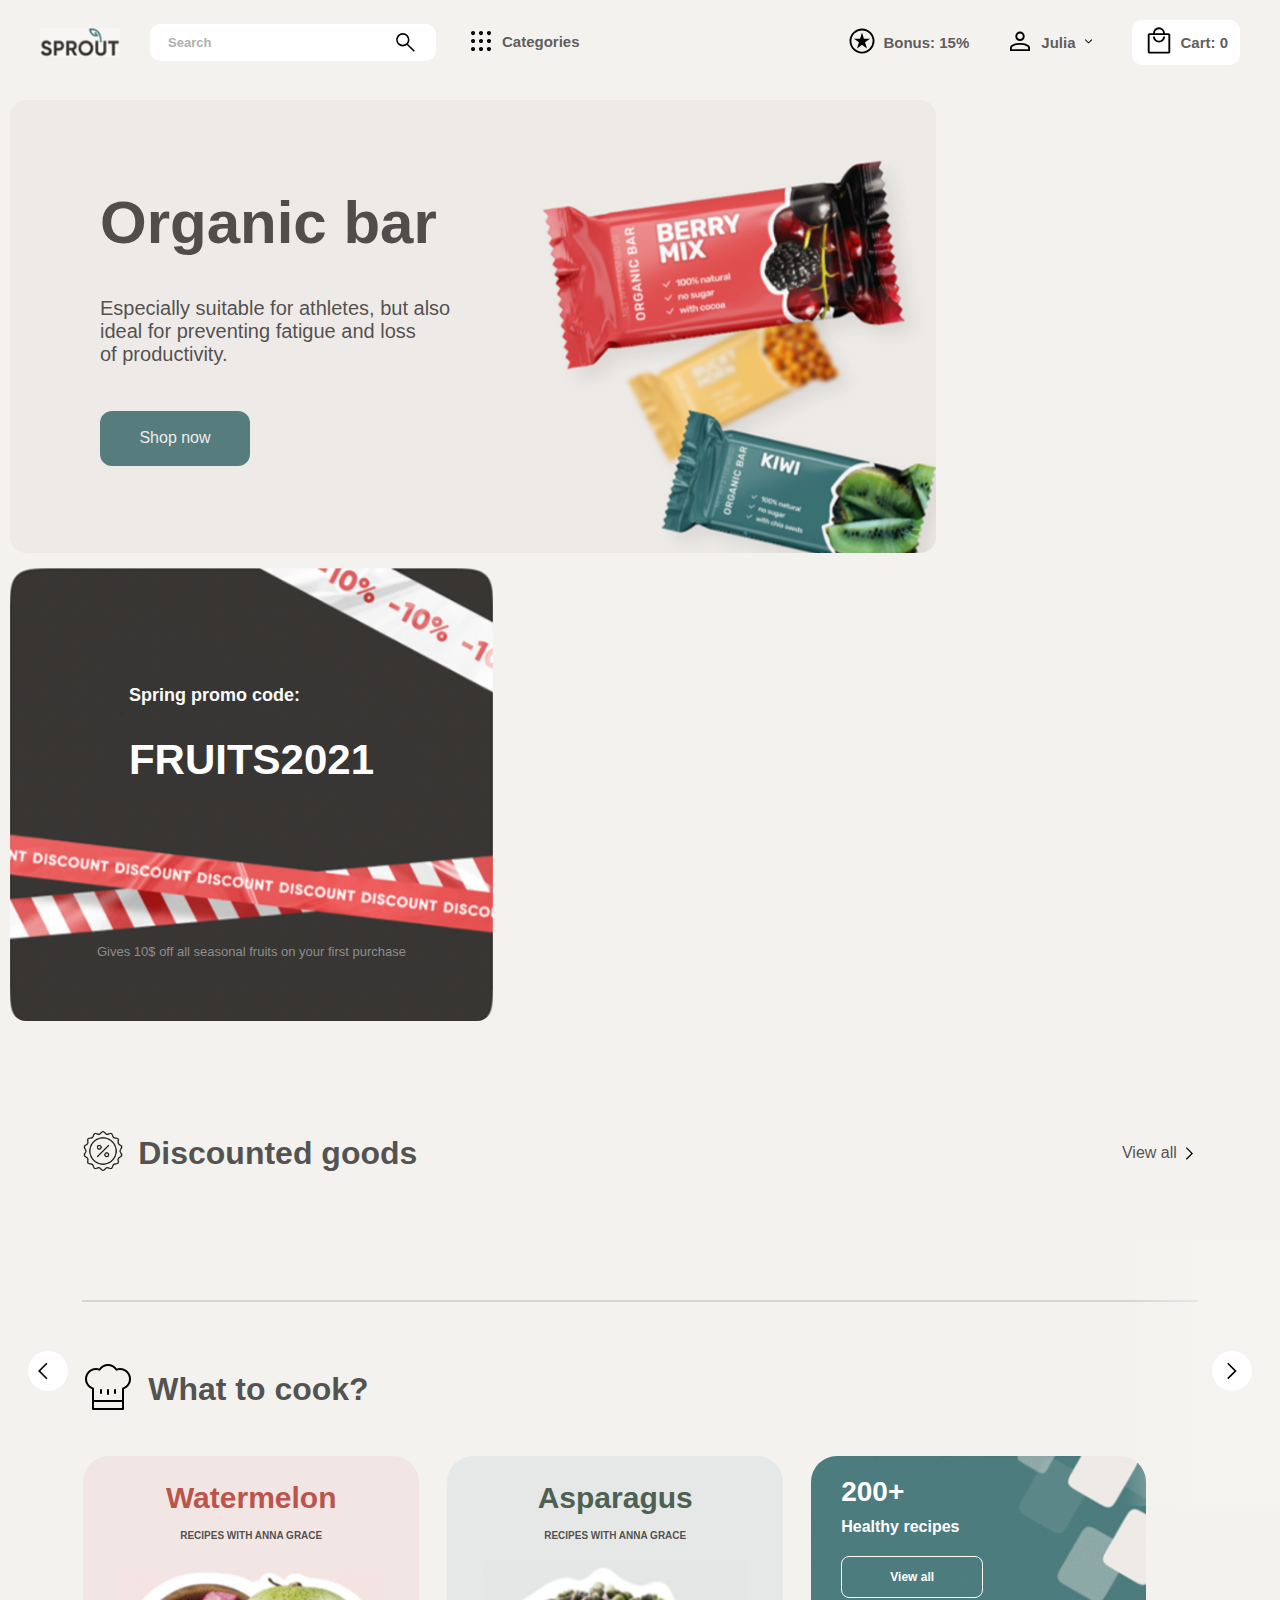
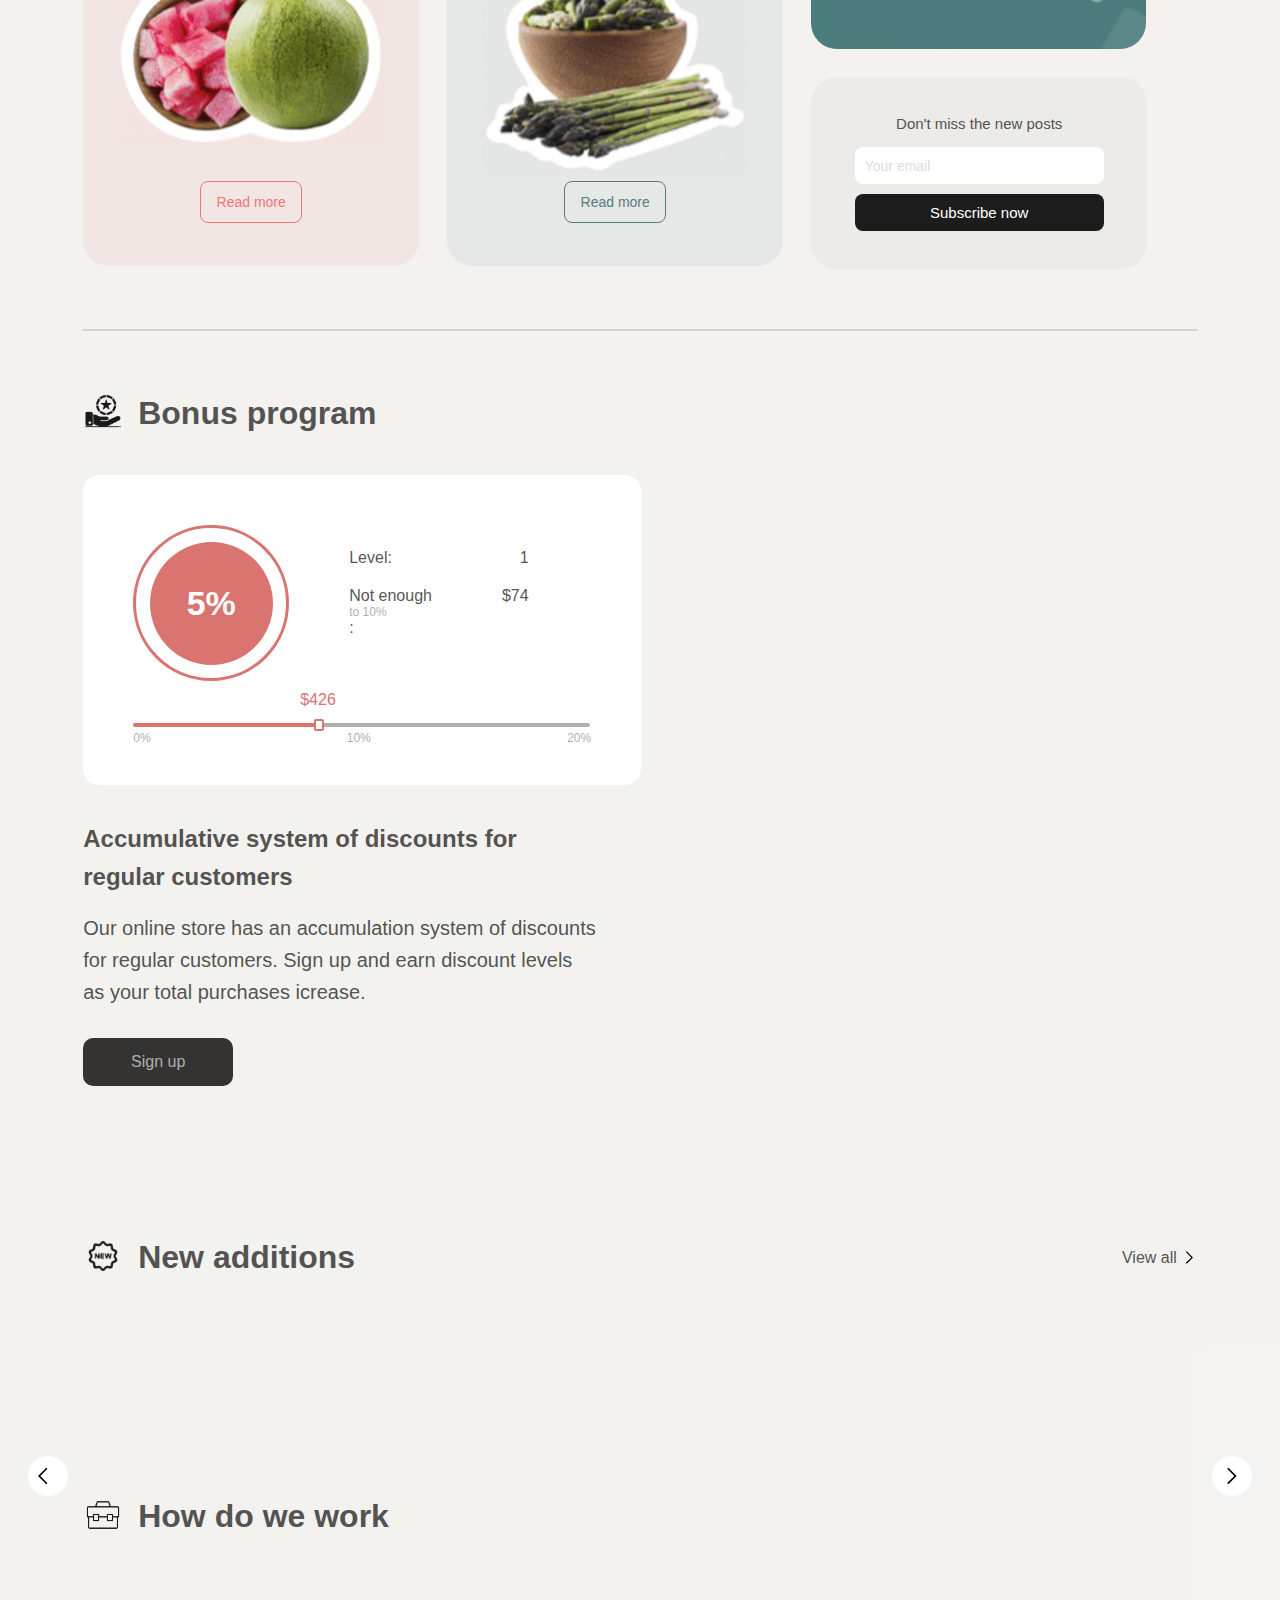
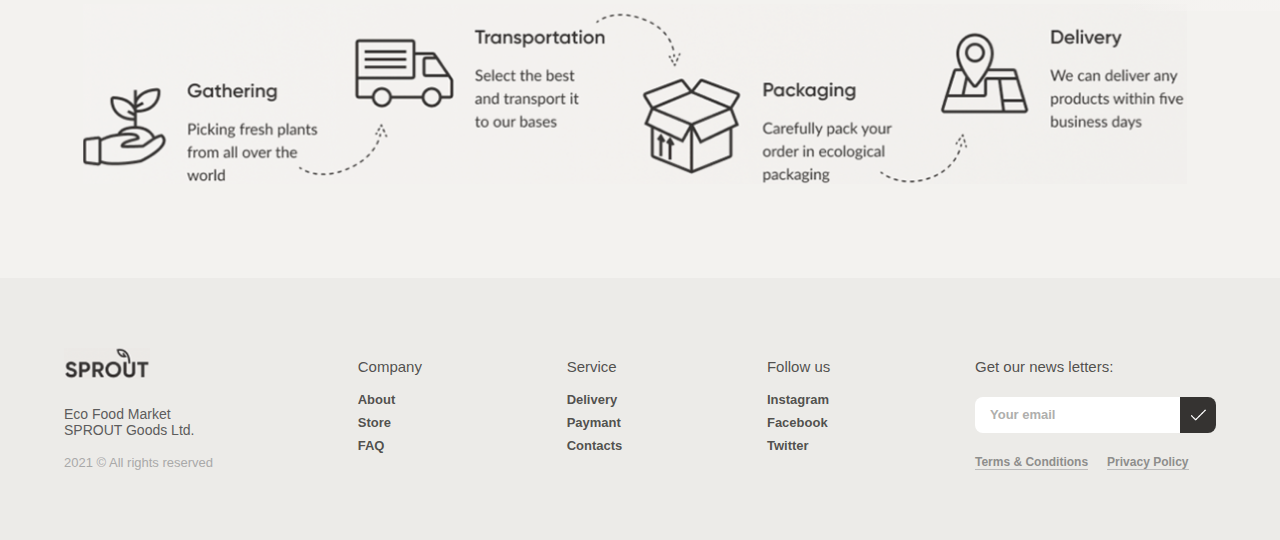
==== commit f71c8c38: "comment" ====
--- a/index.html
+++ b/index.html
@@ -35,6 +35,15 @@
 
 
         <div class="right">
+            <div class="cartInfo" id="selectedProducts">
+                <div class="h4">My shopping cart:</div>
+                <div class="cards" id="placeForSelectedProducts"></div>
+                <div class="subtotal">
+                    <div class="text">Subtotal:</div>
+                    <div class="fullprice">$ <span id="subtotal">0</span></div>
+                </div>
+                <div class="btn">To checkout</div>
+            </div>
             <div class="bonus" id="test">
                 <div class="icon">
                     <img src="./Images/icons/star.svg" alt="">
@@ -55,12 +64,12 @@
                 </div>
             </div>
 
-            <div class="cart">
+            <div class="cart" id="cart">
                 <div class="icon">
                     <img src="./Images/icons/cart.svg" alt="">
                 </div>
 
-                <div class="text">Cart: 6</div>
+                <div class="text">Cart: <span id="amoutOfproductsInCart">0</span></div>
             </div>
 
             <div class="menu" id="mobileCategories">
@@ -480,16 +489,16 @@
 
 
             <div class="mainContent">
-                <div class="way">Homepage / Dried fruits</div>
-
-                <div class="h2">Dried fruits</div>
+                <div class="way">Homepage / <span id="wayToChoosenCategory"></span></div>
+
+                <div class="h2" id="choosenCategoryName"></div>
                 <div class="mobileFilter">
                     <div class="filter">Filter(2)</div>
                     <div class="text"> Showed 84 goods</div>
                 </div>
 
                 <div class="showedAmount">
-                    <div class="right"> Showed 84 goods</div>
+                    <div class="right"> Showed <span id="showedGoodsAmount"></span> goods</div>
 
                     <div class="sort">
                         <div class="text">Sort by</div>
@@ -522,7 +531,7 @@
                     <div class="clean">Clear all filters</div>
                 </div>
 
-                <div class="allcards" id="driedFruitsCategoryDiv">
+                <div class="allcards" id="placeForSelectedCategory">
 
                 </div>
 
--- a/css/style.css
+++ b/css/style.css
@@ -1 +1 @@
-@import url("http://fonts.cdnfonts.com/css/gilroy-bold");body{font-family:'Gilroy-Medium', sans-serif;background:#f3f2ef;margin:0px;color:#282725cc}header{background:#f3f2ef;z-index:100;display:flex;justify-content:space-between;align-items:center;padding:20px 40px;color:#464442de;font-size:15px;font-weight:600}header .left{display:flex}header .left .logo{display:flex;justify-content:center;align-items:center}header .left .search{display:flex;justify-content:space-between;align-items:center;width:250px;background:#fff;border-radius:10px;padding:6px 18px;margin:0px 30px}header .left .search .text{font-size:13px;font-weight:900;color:#afafad}header .left .search .icon{display:flex;justify-content:center;align-items:center}header .left .search .icon img{width:25px;height:25px}header .left .categories{display:flex;align-items:center}header .left .categories .icon img{width:30px;height:30px}header .left .categories .text{margin-bottom:2px;margin-left:6px}header .left .allCategories{display:none;flex-direction:column;z-index:200;position:absolute;background:#fff;border-radius:10px;padding:15px;margin-top:39px;margin-left:489px}header .left .allCategories .row{padding:0px 10px;margin-bottom:10px;white-space:nowrap;display:flex;align-items:center;border-bottom:0.9px solid #d9d9d9}header .left .allCategories .row .text{font-size:14px;color:#6b6b6b;margin-left:15px}header .left .allCategories .row .icon{display:flex;justify-content:center;align-items:center}header .left .allCategories .row .icon img{width:30px}header .right{display:flex}header .right .bonus{white-space:nowrap;display:flex;align-items:center;margin-right:30px}header .right .bonus .icon img{width:30px;height:30px;padding:6px}header .right .person{display:flex;align-items:center;margin-right:30px}header .right .person .icon img{width:30px;height:30px;padding:6px}header .right .person .arrow img{width:15px;height:15px;padding:6px}header .right .cart{display:flex;align-items:center;background:#fff;border-radius:10px;padding:0px 6px;white-space:nowrap}header .right .cart .icon img{width:30px;height:30px;padding:6px}header .right .cart .text{margin-right:6px}header .right .menu{display:none}.homePage{position:relative;display:block}.homePage .horizontalLine{border:0.7px solid #d4d4d4;width:87vw;margin:60px auto}.homePage .first{display:flex;flex-direction:column}.homePage .first .rowFirst{display:flex;margin:0px 10px;justify-content:flex-start;flex-wrap:wrap}.homePage .first .rowFirst .circles{display:none}.homePage .first .rowFirst .block1{display:flex;justify-content:space-between;align-items:center;background:#eeeae8;height:453px;width:926px;border-radius:16px;margin-right:10px;margin-top:15px}.homePage .first .rowFirst .block1 .text{white-space:nowrap;margin:60px 0px 60px 90px}.homePage .first .rowFirst .block1 .text .tittle{font-size:60px;font-weight:900;margin-bottom:40px}.homePage .first .rowFirst .block1 .text .description{margin-bottom:45px;font-size:20px;font-weight:500}.homePage .first .rowFirst .block1 .text .button{height:55px;width:150px;background:#567c7d;color:#ececec;border-radius:12px;display:flex;justify-content:center;align-items:center}.homePage .first .rowFirst .block1 .image{display:flex;align-self:flex-end}.homePage .first .rowFirst .block1 .image img{height:395px;border-radius:16px}.homePage .first .rowFirst .block2{white-space:nowrap;margin-top:15px;display:flex;justify-content:center;align-items:center;flex-direction:column;background:url("../Images/bgDiscount.png");background-size:cover;background-repeat:no-repeat;border-radius:16px;height:453px;width:483px}.homePage .first .rowFirst .block2 div{display:flex;flex-direction:column;align-items:flex-start}.homePage .first .rowFirst .block2 div .tittle{margin-top:55px;color:#fbfcfc;margin-bottom:30px;font-size:18px;font-weight:600}.homePage .first .rowFirst .block2 div .promo{color:#fff;margin-bottom:160px;font-size:42px;font-weight:900}.homePage .first .rowFirst .block2 .text{margin:0px 10px;color:#8e8e8c;font-size:13px;font-weight:500}.homePage .first .rowSecond{margin-top:70px;display:flex;flex-direction:column;position:relative}.homePage .first .rowSecond .buttons{position:relative;top:260px;z-index:70;display:flex;justify-content:space-between;margin:0px 28px}.homePage .first .rowSecond .buttons .navButt{background:#fff;border-radius:50%;width:40px;height:40px;display:flex;justify-content:center;align-items:center}.homePage .first .rowSecond .buttons .navButt img{width:20px}.homePage .first .rowSecond .row{width:87vw;margin:auto;margin-bottom:65px;display:flex;justify-content:space-between}.homePage .first .rowSecond .row .discountText{display:flex;align-items:center}.homePage .first .rowSecond .row .discountText .icon{margin-right:15px}.homePage .first .rowSecond .row .discountText .icon img{width:40px;height:40px}.homePage .first .rowSecond .row .discountText .tittle{font-size:32px;font-weight:700}.homePage .first .rowSecond .row .view{display:flex;align-items:center}.homePage .first .rowSecond .row .view .text{margin-right:5px}.homePage .first .rowSecond .row .view .arrow{display:flex;align-items:center}.homePage .first .rowSecond .row .view .arrow img{width:15px;height:15px}.homePage .first .rowSecond .allCards{display:flex;overflow-x:scroll;margin-left:6.5vw}.homePage .first .rowSecond .allCards .bg{right:0px;z-index:60;position:absolute;width:154px;height:266px;background:linear-gradient(90deg, rgba(255,255,255,0) 0%, rgba(246,244,242,0.631373) 50%)}.homePage .first .rowSecond .allCards .card{white-space:nowrap;background:#fff;border-radius:16px;width:210px;height:188px;padding:24px;margin:30px 13px 0px;display:flex;flex-direction:column;justify-content:space-between}.homePage .first .rowSecond .allCards .card .header{display:flex;position:relative}.homePage .first .rowSecond .allCards .card .header .pic{position:absolute;margin-top:-51px;z-index:50}.homePage .first .rowSecond .allCards .card .header .pic img{position:absolute;width:100px;height:100px}.homePage .first .rowSecond .allCards .card .header .info{display:flex;flex-direction:column;margin-left:130px;margin-bottom:20px}.homePage .first .rowSecond .allCards .card .header .info .rate{display:flex;display:flex;justify-content:center;align-items:center;margin-bottom:10px}.homePage .first .rowSecond .allCards .card .header .info .rate .icon{margin-right:5px}.homePage .first .rowSecond .allCards .card .header .info .rate .grate{color:#265643;font-size:14px;font-weight:700}.homePage .first .rowSecond .allCards .card .header .info .sale{height:28px;width:75px;background:#cd4b54;transform:rotate(10deg);border-radius:5px;display:flex;justify-content:center;align-items:center;color:#fff;font-size:14px;font-weight:400}.homePage .first .rowSecond .allCards .card .cta{margin-top:20px;display:flex;justify-content:space-between}.homePage .first .rowSecond .allCards .card .cta .btn{height:35px;width:75px;border:1px solid #c8c8c8;display:flex;justify-content:center;align-items:center;border-radius:8px}.homePage .first .rowSecond .allCards .card .cta .btn .add{font-size:14px;font-weight:500}.homePage .first .rowSecond .allCards .card .cta .btn .plus{margin-left:10px;font-size:26px;font-weight:300}.homePage .first .rowSecond .allCards .card .cta .pricesPace{display:flex;flex-direction:column;align-items:flex-end}.homePage .first .rowSecond .allCards .card .cta .pricesPace .price{display:none;font-size:15px}.homePage .first .rowSecond .allCards .card .cta .pricesPace .oldPrice{display:block;font-size:13px;font-weight:400;text-decoration-line:line-through}.homePage .first .rowSecond .allCards .card .cta .pricesPace .newPrice{display:block;color:#cf4238e9;font-weight:500;font-size:17px}.homePage .first .rowSecond .allCards .card .cta .pricesPace .weight{color:#afafad;font-size:12px}.homePage .second{display:flex;flex-direction:column;width:87vw;margin:auto}.homePage .second .row{display:flex;margin-bottom:25px}.homePage .second .row .icon{margin-right:15px}.homePage .second .row .tittle{font-size:32px;font-weight:700;display:flex;align-items:center}.homePage .second .cards{display:flex;justify-content:flex-start;flex-wrap:wrap}.homePage .second .cards .card.-pin .screen{background:#f1e6e4}.homePage .second .cards .card.-pin .screen .name{color:#bc544b}.homePage .second .cards .card.-pin .screen .btn{border:1px solid #f17575;color:#f17575}.homePage .second .cards .card.-gr .screen{background:#e6e8e7}.homePage .second .cards .card.-gr .screen .name{color:#4c6152}.homePage .second .cards .card.-gr .screen .btn{border:1px solid #567c7d;color:#567c7d}.homePage .second .cards .card .screen{width:276px;height:360px;padding:25px 30px;display:flex;flex-direction:column;align-items:center;border-radius:26px;margin-right:28px;margin-top:15px}.homePage .second .cards .card .screen .name{font-size:30px;font-weight:900;margin-bottom:15px}.homePage .second .cards .card .screen .description{font-size:10px;font-weight:700;margin-bottom:20px}.homePage .second .cards .card .screen .pic{margin-bottom:80px;height:140px}.homePage .second .cards .card .screen .pic img{width:265px}.homePage .second .cards .card .screen .btn{width:100px;height:40px;border-radius:8px;display:flex;justify-content:center;align-items:center;font-size:14px}.homePage .second .cards .card .picMobile{display:none}.homePage .second .cards .cardLast{margin-top:15px;display:flex;flex-direction:column}.homePage .second .cards .cardLast .recipies{background:url("../Images/grBg.png");background-size:cover;background-repeat:no-repeat;margin-bottom:28px;border-radius:26px;padding:20px 30px;height:153px;width:275px;color:#fff}.homePage .second .cards .cardLast .recipies .amount{font-size:28px;font-weight:600;margin-bottom:10px}.homePage .second .cards .cardLast .recipies .tittle{font-size:16px;font-weight:600;margin-bottom:20px}.homePage .second .cards .cardLast .recipies .view{display:flex;justify-content:center;align-items:center;font-size:12px;font-weight:600;width:140px;height:40px;border:1px solid #fff;border-radius:8px}.homePage .second .cards .cardLast .cta{padding:10px;height:172px;width:316px;border-radius:26px;background:#edebe7;display:flex;justify-content:center;align-items:center;flex-direction:column}.homePage .second .cards .cardLast .cta .text{font-size:15px;margin-bottom:15px}.homePage .second .cards .cardLast .cta .email{display:flex;align-items:center;width:239px;height:37px;background:#fff;border-radius:8px;color:#ddd;padding-left:10px;font-size:14px;margin-bottom:10px}.homePage .second .cards .cardLast .cta .btn{width:249px;height:37px;background:#1c1c1c;border-radius:8px;display:flex;justify-content:center;align-items:center;color:#fff;font-size:15px}.homePage .third{display:flex;flex-direction:column}.homePage .third .row{width:87vw;margin:auto;margin-bottom:25px;display:flex;align-items:center}.homePage .third .row .icon{margin-right:15px}.homePage .third .row .icon img{width:40px;height:40px}.homePage .third .row .tittle{font-size:32px;font-weight:700}.homePage .third .cards{width:87vw;margin:auto;flex-wrap:wrap;display:flex;margin-bottom:90px}.homePage .third .cards .card{margin-top:15px;margin-right:127px;width:458px;height:210px;background:#fff;border-radius:16px;display:flex;flex-direction:column;padding:50px}.homePage .third .cards .card .mainInfo{display:flex}.homePage .third .cards .card .mainInfo .circle{display:flex;justify-content:center;align-items:center;width:150px;height:150px;border-radius:50%;border:3px solid #d97471}.homePage .third .cards .card .mainInfo .circle .currentPerc{display:flex;justify-content:center;align-items:center;color:#fff;width:123px;height:123px;border-radius:50%;background:#d97471;font-size:34px;font-weight:700}.homePage .third .cards .card .mainInfo .info{display:flex;justify-content:center;margin-left:60px;flex-direction:column}.homePage .third .cards .card .mainInfo .info .rowX{display:flex;justify-content:space-between;margin-bottom:20px}.homePage .third .cards .card .mainInfo .info .rowX .numb{margin-left:70px}.homePage .third .cards .card .sum{color:#d97471;margin:10px 0px 10px 167px}.homePage .third .cards .card .line{display:flex;align-items:center}.homePage .third .cards .card .line .redLine{width:177px;border:2px solid #d97471;border-radius:2px 0px 0px 2px}.homePage .third .cards .card .line .square{width:6px;height:8px;border:2px solid #d97471;border-radius:2px}.homePage .third .cards .card .line .greyLine{width:262px;border:2px solid #afafad;border-radius:0px 2px 2px 0px}.homePage .third .cards .card .percent{font-size:12px;color:#afafad;display:flex;justify-content:space-between}.homePage .third .cards .lastCard{margin-top:15px;padding:20px 0px;display:flex;flex-direction:column;align-items:flex-start}.homePage .third .cards .lastCard .tittle{font-size:24px;font-weight:900;margin-bottom:15px;line-height:1.6;white-space:nowrap}.homePage .third .cards .lastCard .description{font-size:20px;font-weight:400;margin-bottom:30px;line-height:1.6;white-space:nowrap}.homePage .third .cards .lastCard .btn{background:#353331;height:48px;width:150px;border-radius:10px;display:flex;justify-content:center;align-items:center;color:#afafad}.homePage .third .rowSecond{display:flex;flex-direction:column;position:relative}.homePage .third .rowSecond .buttons{position:relative;top:260px;z-index:70;display:flex;justify-content:space-between;margin:0px 28px}.homePage .third .rowSecond .buttons .navButt{background:#fff;border-radius:50%;width:40px;height:40px;display:flex;justify-content:center;align-items:center}.homePage .third .rowSecond .buttons .navButt img{width:20px}.homePage .third .rowSecond .row{width:87vw;margin:auto;margin-bottom:65px;display:flex;justify-content:space-between}.homePage .third .rowSecond .row .text{display:flex;align-items:center}.homePage .third .rowSecond .row .text .icon{margin-right:15px}.homePage .third .rowSecond .row .text .icon img{width:40px;height:40px}.homePage .third .rowSecond .row .text .tittle{font-size:32px;font-weight:700}.homePage .third .rowSecond .row .view{display:flex;align-items:center}.homePage .third .rowSecond .row .view .text{margin-right:5px}.homePage .third .rowSecond .row .view .arrow{display:flex;align-items:center}.homePage .third .rowSecond .row .view .arrow img{width:15px;height:15px}.homePage .third .rowSecond .allCards{display:flex;overflow-x:scroll;margin-left:6.5vw;margin-bottom:150px}.homePage .third .rowSecond .allCards .bg{right:0px;z-index:60;position:absolute;width:154px;height:266px;background:linear-gradient(90deg, rgba(255,255,255,0) 0%, rgba(246,244,242,0.631373) 50%)}.homePage .third .rowSecond .allCards .card{white-space:nowrap;background:#fff;border-radius:16px;width:210px;height:188px;padding:24px;margin:30px 13px 0px;display:flex;flex-direction:column;justify-content:space-between}.homePage .third .rowSecond .allCards .card .header{display:flex;position:relative}.homePage .third .rowSecond .allCards .card .header .pic{position:absolute;margin-top:-51px;z-index:50}.homePage .third .rowSecond .allCards .card .header .pic img{position:absolute;width:100px;height:100px}.homePage .third .rowSecond .allCards .card .header .info{display:flex;flex-direction:column;margin-left:130px;margin-bottom:20px}.homePage .third .rowSecond .allCards .card .header .info .rate{display:flex;display:flex;justify-content:center;align-items:center;margin-bottom:10px}.homePage .third .rowSecond .allCards .card .header .info .rate .icon{margin-right:5px}.homePage .third .rowSecond .allCards .card .header .info .rate .grate{color:#265643;font-size:14px;font-weight:700}.homePage .third .rowSecond .allCards .card .header .info .sale{height:28px;width:75px;background:#c6424bd8;transform:rotate(10deg);border-radius:5px;display:flex;justify-content:center;align-items:center;color:#fff;font-size:14px;font-weight:400}.homePage .third .rowSecond .allCards .card .cta{margin-top:20px;display:flex;justify-content:space-between}.homePage .third .rowSecond .allCards .card .cta .btn{height:35px;width:75px;border:1px solid #c8c8c8;display:flex;justify-content:center;align-items:center;border-radius:8px}.homePage .third .rowSecond .allCards .card .cta .btn .add{font-size:14px;font-weight:500}.homePage .third .rowSecond .allCards .card .cta .btn .plus{margin-left:10px;font-size:26px;font-weight:300}.homePage .third .rowSecond .allCards .card .cta .pricesPace{display:flex;flex-direction:column;align-items:flex-end}.homePage .third .rowSecond .allCards .card .cta .pricesPace .price{display:none;font-size:15px}.homePage .third .rowSecond .allCards .card .cta .pricesPace .oldPrice{display:block;font-size:13px;font-weight:400;text-decoration-line:line-through}.homePage .third .rowSecond .allCards .card .cta .pricesPace .newPrice{display:block;color:#cf4238e9;font-weight:500;font-size:17px}.homePage .third .rowSecond .allCards .card .cta .pricesPace .weight{color:#afafad;font-size:12px}.homePage .third .row1{width:87vw;margin:auto;margin-bottom:65px;display:flex;align-items:center}.homePage .third .row1 .icon{margin-right:15px}.homePage .third .row1 .icon img{width:40px;height:40px}.homePage .third .row1 .tittle{font-size:32px;font-weight:700}.homePage .third .rowLast{width:87vw;margin:auto}.homePage .third .rowLast img{height:211px}.homePage .third .mobileRowLast{display:none}.driedFruitCategory{width:87vw;margin:auto;display:none}.driedFruitCategory .content{display:flex}.driedFruitCategory .content .navigation{display:flex;flex-direction:column}.driedFruitCategory .content .navigation .tittle{font-size:20px;font-weight:700;margin-bottom:26px}.driedFruitCategory .content .navigation .section{display:flex;flex-direction:column}.driedFruitCategory .content .navigation .section .filterName{display:flex;justify-content:space-between;align-items:center}.driedFruitCategory .content .navigation .section .filterName .name{font-weight:800}.driedFruitCategory .content .navigation .section .input{display:flex;justify-content:space-between;align-items:center;padding:7px;border:1.5px solid #dfdfdfe6;border-radius:9px;font-size:12px;margin-bottom:10px;margin-top:16px}.driedFruitCategory .content .navigation .section .input .text{font-size:13px;color:#8e8e8c}.driedFruitCategory .content .navigation .section .input .icon img{width:20px}.driedFruitCategory .content .navigation .section .brandsBlock{display:flex;justify-content:space-between}.driedFruitCategory .content .navigation .section .brandsBlock .brands{display:flex;flex-direction:column}.driedFruitCategory .content .navigation .section .brandsBlock .brands .row{display:flex;align-items:center;padding:6px 0px}.driedFruitCategory .content .navigation .section .brandsBlock .brands .row .square{width:15px;height:15px;border:1.5px solid #dfdfdfe6;border-radius:4px;background:#fff}.driedFruitCategory .content .navigation .section .brandsBlock .brands .row .brandName{font-size:14px;font-weight:900;margin-left:8px}.driedFruitCategory .content .navigation .section .brandsBlock .vertLine{display:flex;flex-direction:column;background:#bebebe;border-radius:2px 2px 0px 0px}.driedFruitCategory .content .navigation .section .brandsBlock .vertLine .darkPart{border:2px solid #000;height:70px;border-radius:2px}.driedFruitCategory .content .navigation .section .form{display:flex;flex-direction:column;margin-bottom:9px}.driedFruitCategory .content .navigation .section .form .row{display:flex;align-items:center;padding:6px 0px}.driedFruitCategory .content .navigation .section .form .row .square{width:15px;height:15px;border:0.9px solid #afafad;border-radius:4px;background:#fff}.driedFruitCategory .content .navigation .section .form .row .square.-active{background:#557b7d;display:flex;justify-content:center;align-items:center}.driedFruitCategory .content .navigation .section .form .row .square.-active img{width:10px}.driedFruitCategory .content .navigation .section .form .row .text{font-size:14px;margin-left:8px}.driedFruitCategory .content .navigation .section .form .row .amount{color:#557b7d;font-size:14px;margin-left:5px}.driedFruitCategory .content .navigation .section .adjustment{display:flex;flex-direction:column}.driedFruitCategory .content .navigation .section .adjustment .scale{display:flex;justify-content:space-between;color:#8e8e8c;font-size:12px;margin:12px 0px 4px 0px}.driedFruitCategory .content .navigation .section .adjustment .scaleLine{margin-bottom:10px;display:flex;align-items:center}.driedFruitCategory .content .navigation .section .adjustment .scaleLine .darkLine{width:30px;border:2px solid #557b7d}.driedFruitCategory .content .navigation .section .adjustment .scaleLine .rectangle{width:9px;height:12px;border:1.3px solid #61979a;border-radius:3px}.driedFruitCategory .content .navigation .section .adjustment .scaleLine .lightLine{width:170px;height:3px;border:1px solid #e2e2e2;border-left:#fff;background:#fff;border-radius:0px 2px 2px 0px}.driedFruitCategory .content .navigation .section .row{display:flex}.driedFruitCategory .content .navigation .section .row .column{display:flex;align-items:baseline;margin-right:10px}.driedFruitCategory .content .navigation .section .row .column .text{font-size:12px;color:#8e8e8c;margin-right:5px}.driedFruitCategory .content .navigation .section .row .column .input{padding:7px;border:1.5px solid #dfdfdfe6;border-radius:9px;width:40px;font-size:12px;font-weight:600}.driedFruitCategory .content .navigation .line{border:0.9px solid #e1e1e1;margin:14px 0px;background:#e1e1e1}.driedFruitCategory .content .mainContent{margin-left:70px;display:flex;flex-direction:column}.driedFruitCategory .content .mainContent .mobileFilter{display:none}.driedFruitCategory .content .mainContent .way{display:flex;font-size:11px;color:#bcbcbc;margin-bottom:20px}.driedFruitCategory .content .mainContent .h2{font-size:60px;font-weight:900;color:#383634;margin-bottom:40px}.driedFruitCategory .content .mainContent .showedAmount{display:flex;justify-content:space-between;align-items:center;margin-bottom:40px}.driedFruitCategory .content .mainContent .showedAmount .right{font-size:14px}.driedFruitCategory .content .mainContent .showedAmount .sort{display:flex;align-items:center;font-size:14px}.driedFruitCategory .content .mainContent .showedAmount .sort .text{color:#a9a9a9;margin-right:15px}.driedFruitCategory .content .mainContent .showedAmount .sort .choose{padding:5px 7px;border:1.5px solid #dfdfdfe6;border-radius:9px;display:flex;align-items:center;justify-content:space-between}.driedFruitCategory .content .mainContent .showedAmount .sort .choose .text{margin-right:15px;color:#000}.driedFruitCategory .content .mainContent .showedAmount .sort .choose .icon img{width:20px}.driedFruitCategory .content .mainContent .filterInfo{display:flex;margin-bottom:20px}.driedFruitCategory .content .mainContent .filterInfo .filter{display:flex;align-items:center;margin-right:12px;background:#eae8e8;border-radius:10px;padding:13px}.driedFruitCategory .content .mainContent .filterInfo .filter .text{font-size:14px;color:#a9a9a9;margin-right:5px}.driedFruitCategory .content .mainContent .filterInfo .filter .filterPrice{font-size:14px;margin-right:5px}.driedFruitCategory .content .mainContent .filterInfo .filter .icon{margin-left:5px;display:flex;justify-content:center;align-items:center}.driedFruitCategory .content .mainContent .filterInfo .filter .icon img{width:15px}.driedFruitCategory .content .mainContent .filterInfo .clean{margin-left:11px;display:flex;align-items:center;font-size:14px;color:#a9a9a9;text-decoration-line:underline}.driedFruitCategory .content .mainContent .allcards{display:flex;flex-wrap:wrap}.driedFruitCategory .content .mainContent .allcards .card{white-space:nowrap;background:#fff;border-radius:16px;width:210px;height:188px;padding:24px;margin:50px 13px 0px;display:flex;flex-direction:column;justify-content:space-between}.driedFruitCategory .content .mainContent .allcards .card .header{display:flex;position:relative}.driedFruitCategory .content .mainContent .allcards .card .header .pic{position:absolute;margin-top:-51px;z-index:50}.driedFruitCategory .content .mainContent .allcards .card .header .pic img{position:absolute;width:100px;height:100px}.driedFruitCategory .content .mainContent .allcards .card .header .info{display:flex;flex-direction:column;margin-left:130px;margin-bottom:20px}.driedFruitCategory .content .mainContent .allcards .card .header .info .rate{display:flex;display:flex;justify-content:center;align-items:center;margin-bottom:10px}.driedFruitCategory .content .mainContent .allcards .card .header .info .rate .icon{margin-right:5px}.driedFruitCategory .content .mainContent .allcards .card .header .info .rate .grate{color:#265643;font-size:14px;font-weight:700}.driedFruitCategory .content .mainContent .allcards .card .header .info .sale{height:28px;width:75px;background:#c6424bd8;transform:rotate(10deg);border-radius:5px;display:flex;justify-content:center;align-items:center;color:#fff;font-size:14px;font-weight:400}.driedFruitCategory .content .mainContent .allcards .card .cta{margin-top:20px;display:flex;justify-content:space-between}.driedFruitCategory .content .mainContent .allcards .card .cta .btn{height:35px;width:75px;border:1px solid #c8c8c8;display:flex;justify-content:center;align-items:center;border-radius:8px}.driedFruitCategory .content .mainContent .allcards .card .cta .btn .add{font-size:14px;font-weight:500}.driedFruitCategory .content .mainContent .allcards .card .cta .btn .plus{margin-left:10px;font-size:26px;font-weight:300}.driedFruitCategory .content .mainContent .allcards .card .cta .pricesPace{display:flex;flex-direction:column;align-items:flex-end}.driedFruitCategory .content .mainContent .allcards .card .cta .pricesPace .price{display:none;font-size:15px}.driedFruitCategory .content .mainContent .allcards .card .cta .pricesPace .oldPrice{display:block;font-size:13px;font-weight:400;text-decoration-line:line-through}.driedFruitCategory .content .mainContent .allcards .card .cta .pricesPace .newPrice{display:block;color:#cf4238e9;font-weight:500;font-size:17px}.driedFruitCategory .content .mainContent .allcards .card .cta .pricesPace .weight{color:#afafad;font-size:12px}.driedFruitCategory .content .mainContent .btnLoad{margin-top:60px;align-self:center;width:200px;padding:9px 0px;border:1.5px solid #dfdfdfe6;border-radius:9px;display:flex;justify-content:center;align-items:center}.driedFruitCategory .content .mainContent .btnLoad .icon{display:flex;justify-content:center;align-items:center}.driedFruitCategory .content .mainContent .btnLoad .icon img{width:17px;padding-right:7px}.driedFruitCategory .content .mainContent .btnLoad .text{font-family:'Gilroy-Bold', sans-serif;font-size:13px;font-weight:500}.productCard{display:none;width:87vw;margin:auto;letter-spacing:0.7px}.productCard .productInfo{display:flex;flex-direction:column}.productCard .productInfo .way{font-size:13px;font-weight:900;color:#afafad;margin-bottom:35px}.productCard .productInfo .mainContent{display:flex;justify-content:center}.productCard .productInfo .mainContent .left{position:relative;margin-right:67px;display:flex;flex-direction:column}.productCard .productInfo .mainContent .left .row1{display:flex;align-items:center}.productCard .productInfo .mainContent .left .row1 .icon{margin-right:7px;display:flex;justify-content:center;align-items:center}.productCard .productInfo .mainContent .left .row1 .icon img{width:13px}.productCard .productInfo .mainContent .left .row1 .text{font-size:15px;color:#727272;font-weight:900}.productCard .productInfo .mainContent .left .image{display:flex;justify-content:center;align-items:center;padding:95px 0px}.productCard .productInfo .mainContent .left .image img{width:384px}.productCard .productInfo .mainContent .left .row2{display:flex;justify-content:space-between;align-items:center;margin-bottom:15px;white-space:nowrap}.productCard .productInfo .mainContent .left .row2 .h4{font-weight:400;font-size:18px;font-family:'Gilroy-Bold', sans-serif;margin-right:70px}.productCard .productInfo .mainContent .left .row2 .grade{display:flex;align-items:center}.productCard .productInfo .mainContent .left .row2 .grade .stars{display:flex}.productCard .productInfo .mainContent .left .reviewCards{display:flex;flex-direction:column}.productCard .productInfo .mainContent .left .reviewCards .bg{bottom:0px;z-index:40;position:absolute;width:478px;height:89px;background:linear-gradient(180deg, rgba(255,255,255,0) 0%, #f3f2ef 50%)}.productCard .productInfo .mainContent .left .reviewCards .card{border-radius:15px;margin:10px 0px;background:#fff;padding:15px 23px;display:flex;flex-direction:column}.productCard .productInfo .mainContent .left .reviewCards .card .row{display:flex;justify-content:space-between}.productCard .productInfo .mainContent .left .reviewCards .card .row .commas img{width:10px}.productCard .productInfo .mainContent .left .reviewCards .card .text{margin:12px 0px;font-size:12px;color:#5c5c5c}.productCard .productInfo .mainContent .left .reviewCards .card .dataAndRate{display:flex;justify-content:space-between}.productCard .productInfo .mainContent .left .reviewCards .card .dataAndRate .data{font-size:13px;font-weight:900;color:#afafad}.productCard .productInfo .mainContent .left .reviewCards .card .dataAndRate .rate{display:flex}.productCard .productInfo .mainContent .left .btn{z-index:50;margin-top:-20px;background:#fff;align-self:center;width:200px;padding:14px 0px;border:1.5px solid #dfdfdfe6;border-radius:9px;display:flex;justify-content:center;align-items:center}.productCard .productInfo .mainContent .left .btn .icon{display:flex;justify-content:center;align-items:center}.productCard .productInfo .mainContent .left .btn .icon img{width:17px;padding-right:7px}.productCard .productInfo .mainContent .left .btn .text{font-family:'Gilroy-Bold', sans-serif;font-size:13px;font-weight:500}.productCard .productInfo .mainContent .right{display:flex;flex-direction:column}.productCard .productInfo .mainContent .right .h2{font-size:40px;font-weight:900}.productCard .productInfo .mainContent .right .delivInfo{display:flex;align-items:center;margin-bottom:30px;margin-top:16px}.productCard .productInfo .mainContent .right .delivInfo .inStock{display:flex;align-items:center;border:1.5px solid #dfdfdfe6;border-radius:9px;padding:6px 12px;color:#557b7d;margin-right:20px}.productCard .productInfo .mainContent .right .delivInfo .inStock .icon{display:flex;justify-content:center;align-items:center;margin-left:15px}.productCard .productInfo .mainContent .right .delivInfo .inStock .icon img{width:17px}.productCard .productInfo .mainContent .right .delivInfo .text{font-size:13px;font-weight:900;color:#afafad}.productCard .productInfo .mainContent .right .info{display:flex;margin-bottom:15px}.productCard .productInfo .mainContent .right .info .column{display:flex;flex-direction:column;margin-right:40px}.productCard .productInfo .mainContent .right .info .column .name{color:#7a7a7a;font-size:14px;font-weight:700;margin-bottom:15px}.productCard .productInfo .mainContent .right .info .column .text{font-size:15px;font-weight:700;margin-bottom:15px}.productCard .productInfo .mainContent .right .purchase{width:485px;height:121px;padding:0px 20px;display:flex;align-items:center;justify-content:center;background:#fff;border-radius:16px;margin-bottom:30px}.productCard .productInfo .mainContent .right .purchase .price{display:flex;flex-direction:column;margin-right:40px;white-space:nowrap}.productCard .productInfo .mainContent .right .purchase .price .tottal{font-weight:400;margin-bottom:4px;font-size:18px;font-family:'Gilroy-Bold', sans-serif}.productCard .productInfo .mainContent .right .purchase .price .priceFor{font-size:13px;font-weight:900;color:#afafad;color:#bebebe}.productCard .productInfo .mainContent .right .purchase .choose{display:flex;align-items:center;justify-content:center;width:129px;height:57px;margin-right:20px;border:1.5px solid #dfdfdfe6;border-radius:9px}.productCard .productInfo .mainContent .right .purchase .choose .amount{margin:0px 20px;font-size:13px;font-weight:700;white-space:nowrap}.productCard .productInfo .mainContent .right .purchase .choose .sumb{font-size:24px}.productCard .productInfo .mainContent .right .purchase .addBtn{display:flex;align-items:center;justify-content:center;background:#557b7d;width:152px;height:57px;border-radius:9px;white-space:nowrap;color:#fff;font-size:13px;font-weight:700}.productCard .productInfo .mainContent .right .purchase .addBtn .icon{margin-left:5px}.productCard .productInfo .mainContent .right .purchase .addBtn .icon img{width:30px}.productCard .productInfo .mainContent .right .h3{margin-bottom:15px;font-weight:400;font-size:18px;font-family:'Gilroy-Bold', sans-serif}.productCard .productInfo .mainContent .right .description{white-space:nowrap;color:#6e6e6e;font-size:14px;font-weight:700}.productCard .productInfo .mainContent .right .vitamins{margin:30px 0px;color:#fff;display:flex}.productCard .productInfo .mainContent .right .vitamins .square{background:#7abebf;width:40px;height:40px;border-radius:8px;display:flex;justify-content:center;align-items:center;margin-right:12px}.productCard .productInfo .mainContent .right .vitamins .rhombus{background:#97c08a;width:40px;height:40px;border-radius:8px;display:flex;justify-content:center;align-items:center;margin-right:12px}.productCard .productInfo .mainContent .right .vitamins .circle{background:#d49680;width:40px;height:40px;border-radius:50%;display:flex;justify-content:center;align-items:center;margin-right:12px}.productCard .productInfo .mainContent .right .vitamins .triangle{background:#e6b684;width:40px;height:40px;border-radius:8px;display:flex;justify-content:center;align-items:center;margin-right:12px}.productCard .productInfo .mainContent .right .vitamins .triangleReverse{background:#e8dd71;width:40px;height:40px;border-radius:8px;display:flex;justify-content:center;align-items:center}.productCard .productInfo .mainContent .right .otherInfo{display:flex;flex-direction:column}.productCard .productInfo .mainContent .right .otherInfo .row{display:flex;justify-content:space-between;border-bottom:1px solid #e3e3e3;padding:12px 0px;margin-bottom:3px}.productCard .productInfo .mainContent .right .otherInfo .row .icon{display:flex;justify-content:center;align-items:center}.productCard .productInfo .mainContent .right .otherInfo .row .icon img{width:17px}.productCard .line{border:0.7px solid #d4d4d4;width:87vw;margin:60px auto}.productCard .peopleAlsoLike{display:flex;flex-direction:column;position:relative}.productCard .peopleAlsoLike .h4{font-weight:400;font-size:18px;font-family:'Gilroy-Bold', sans-serif;margin-bottom:30px}.productCard .peopleAlsoLike .allcards{display:flex;overflow-x:scroll;width:93.5vw;margin-left:6.5vw}.productCard .peopleAlsoLike .allcards .bg{right:0px;z-index:60;position:absolute;width:154px;height:266px;background:linear-gradient(90deg, rgba(255,255,255,0) 0%, rgba(246,244,242,0.631373) 50%)}.productCard .peopleAlsoLike .allcards .card{white-space:nowrap;background:#fff;border-radius:16px;width:210px;height:188px;padding:24px;margin:30px 13px 0px;display:flex;flex-direction:column;justify-content:space-between}.productCard .peopleAlsoLike .allcards .card .header{display:flex;position:relative}.productCard .peopleAlsoLike .allcards .card .header .pic{position:absolute;margin-top:-51px;z-index:50}.productCard .peopleAlsoLike .allcards .card .header .pic img{position:absolute;width:100px;height:100px}.productCard .peopleAlsoLike .allcards .card .header .info{display:flex;flex-direction:column;margin-left:130px;margin-bottom:20px}.productCard .peopleAlsoLike .allcards .card .header .info .rate{display:flex;display:flex;justify-content:center;align-items:center;margin-bottom:10px}.productCard .peopleAlsoLike .allcards .card .header .info .rate .icon{margin-right:5px}.productCard .peopleAlsoLike .allcards .card .header .info .rate .grate{color:#265643;font-size:14px;font-weight:700}.productCard .peopleAlsoLike .allcards .card .header .info .sale{height:28px;width:75px;background:#c6424bd8;transform:rotate(10deg);border-radius:5px;display:flex;justify-content:center;align-items:center;color:#fff;font-size:14px;font-weight:400}.productCard .peopleAlsoLike .allcards .card .cta{margin-top:20px;display:flex;justify-content:space-between}.productCard .peopleAlsoLike .allcards .card .cta .btn{height:35px;width:75px;border:1px solid #c8c8c8;display:flex;justify-content:center;align-items:center;border-radius:8px}.productCard .peopleAlsoLike .allcards .card .cta .btn .add{font-size:14px;font-weight:500}.productCard .peopleAlsoLike .allcards .card .cta .btn .plus{margin-left:10px;font-size:26px;font-weight:300}.productCard .peopleAlsoLike .allcards .card .cta .pricesPace{display:flex;flex-direction:column;align-items:flex-end}.productCard .peopleAlsoLike .allcards .card .cta .pricesPace .price{display:none;font-size:15px}.productCard .peopleAlsoLike .allcards .card .cta .pricesPace .oldPrice{display:block;font-size:13px;font-weight:400;text-decoration-line:line-through}.productCard .peopleAlsoLike .allcards .card .cta .pricesPace .newPrice{display:block;color:#cf4238e9;font-weight:500;font-size:17px}.productCard .peopleAlsoLike .allcards .card .cta .pricesPace .weight{color:#afafad;font-size:12px}footer{margin-top:90px;padding:70px 0px;background:#ecebe8}footer .content{width:90vw;margin:auto;display:flex;justify-content:space-between}footer .content .company .logo{margin-bottom:23px}footer .content .company .text{color:#5c5c5c;font-size:14px;font-weight:400;margin-bottom:17px}footer .content .company .info{font-size:13px;font-weight:400;color:#a9a9a9}footer .content .navigation{margin-top:10px}footer .content .navigation .name{font-size:15px;font-family:'Gilroy-Bold', sans-serif;margin-bottom:17px}footer .content .navigation .nav{display:flex;flex-direction:column;justify-content:space-between;font-size:13px;font-weight:600}footer .content .navigation .nav .text{margin:8px 0px}footer .content .cta{margin-top:10px;display:flex;flex-direction:column;justify-content:space-between}footer .content .cta .text{font-size:15px;font-family:'Gilroy-Bold', sans-serif}footer .content .cta .input{display:flex;font-size:13px;font-weight:900;color:#afafad}footer .content .cta .input .whitePart{width:190px;font-size:13px;display:flex;align-items:center;padding-left:15px;color:#afafad;background:#fff;border-radius:8px 0px 0px 8px}footer .content .cta .input .darkPart{border-radius:0px 8px 8px 0px;display:flex;justify-content:center;align-items:center;background:#353331;padding:9px}footer .content .cta .input .darkPart img{width:18px}footer .content .cta .links{display:flex;color:#8e8e8c}footer .content .cta .links .text{font-size:12px;font-weight:600;border-bottom:1.5px solid #bcbcbc}footer .content .cta .links .text.-mar{font-size:12px;font-weight:600;margin-right:19px}footer .mobileFooter{display:none}@media screen and (max-width: 1360px){.homePage .third .rowLast img{height:180px}}@media screen and (max-width: 1180px){.homePage .third .rowLast img{height:140px}}@media screen and (max-width: 976px){header .right .bonus .text{display:none}header .right .person .name{display:none}header .right .person .arrow{display:none}header .right .cart{background:none}header .right .cart .text{display:none}.homePage .third .rowLast img{height:120px}}@media screen and (max-width: 825px){.homePage .first .rowFirst .block1{height:378px;width:723px}.homePage .first .rowFirst .block1 .text .tittle{font-size:50px}.homePage .first .rowFirst .block1 .text .description{font-size:16px}.homePage .first .rowFirst .block1 .image img{height:323px}.homePage .first .rowFirst .block2{height:410px;width:444px}.homePage .third .rowLast img{height:120px}}@media screen and (max-width: 790px){header .left .categories .text{display:none}.homePage .third .rowLast img{height:95px}.driedFruitCategory .content .navigation{display:none}.driedFruitCategory .content .mainContent{margin-left:0px}.driedFruitCategory .content .mainContent .h2{font-size:26px;margin-bottom:20px}.driedFruitCategory .content .mainContent .mobileFilter{display:flex;justify-content:space-between;align-items:center;background:#cbcbcb57;border-radius:12px;padding:10px 15px;margin-bottom:20px}.driedFruitCategory .content .mainContent .mobileFilter .text{font-size:13px}.driedFruitCategory .content .mainContent .showedAmount{margin-bottom:0px}.driedFruitCategory .content .mainContent .showedAmount .right{display:none}.driedFruitCategory .content .mainContent .showedAmount .sort .text{margin-right:380px}.driedFruitCategory .content .mainContent .filterInfo{display:none}}@media screen and (max-width: 690px){header .left .allCategories{margin-left:440px}header .left .categories{display:none}header .right .bonus{margin-right:5px}header .right .person{margin-right:5px}header .right .cart{margin-right:5px}header .right .menu{display:flex;justify-content:center;align-items:center}header .right .menu img{width:25px}.homePage .first .rowFirst .block1{height:287px;width:643px}.homePage .first .rowFirst .block1 .text .tittle{font-size:40px}.homePage .first .rowFirst .block1 .text .description{font-size:15px}.homePage .first .rowFirst .block1 .image img{height:241px}.homePage .first .rowFirst .block2{height:377px;width:397px}.homePage .third .rowLast img{height:100px}.driedFruitCategory .content .mainContent .showedAmount .sort .text{margin-right:300px}.driedFruitCategory .content .mainContent .allcards .card{width:150px;height:138px}.driedFruitCategory .content .mainContent .allcards .card .header .pic img{width:80px;height:80px}.driedFruitCategory .content .mainContent .allcards .card .header .info{display:flex;flex-direction:column;margin-left:91px;margin-bottom:-18px}.driedFruitCategory .content .mainContent .allcards .card .header .info .sale{position:relative;right:73px;bottom:30px;z-index:60}.driedFruitCategory .content .mainContent .allcards .card .header .cta{margin-top:0px}.driedFruitCategory .content .mainContent .allcards .card .header .cta .btn{display:none}.driedFruitCategory .content .mainContent .allcards .card .header .cta .pricesPace{align-items:flex-start}.driedFruitCategory .content .mainContent .allcards .card .name{white-space:normal}}@media screen and (max-width: 645px){header{justify-content:center}header .left .allCategories{margin-left:280px}header .left .logo img{margin-bottom:11px}header .left .categories{display:none}header .left .search{width:0px;background:none}header .left .search .text{display:none}header .left .search .icon img{width:30px;height:30px}header .right .bonus{display:none}header .right .person{margin-right:5px}header .right .cart{margin-right:5px}header .right .menu img{width:25px}.homePage .third .rowLast img{height:100px}}@media screen and (max-width: 630px){.homePage .third .rowLast{display:none}.homePage .third .mobileRowLast{display:block;width:87vw;margin:auto}.homePage .third .mobileRowLast img{width:530px}footer .content{display:none}footer .mobileFooter{display:flex;flex-direction:column;align-items:center}footer .mobileFooter .cta{display:flex;flex-direction:column;margin-bottom:22px}footer .mobileFooter .cta .text{font-size:18px;font-family:'Gilroy-Bold', sans-serif;margin-bottom:15px}footer .mobileFooter .cta .input{display:flex;font-size:13px;font-weight:900;color:#afafad}footer .mobileFooter .cta .input .whitePart{width:210px;font-size:14px;display:flex;align-items:center;padding-left:15px;color:#afafad;background:#fff;border-radius:8px 0px 0px 8px}footer .mobileFooter .cta .input .darkPart{border-radius:0px 8px 8px 0px;display:flex;justify-content:center;align-items:center;background:#353331;padding:9px}footer .mobileFooter .cta .input .darkPart img{width:18px}footer .mobileFooter .column{display:flex;flex-direction:column}footer .mobileFooter .column .navigation{display:flex;flex-direction:column;padding:20px 0px;border-bottom:1.5px solid #dfdfdfe6}footer .mobileFooter .column .navigation .name{margin-bottom:15px;font-family:'Gilroy-Bold', sans-serif}footer .mobileFooter .column .navigation .nav{display:flex}footer .mobileFooter .column .navigation .nav .text{margin:0px 30px}footer .mobileFooter .company{margin-top:40px;display:flex;flex-direction:column;align-items:center}footer .mobileFooter .company .logo{margin-bottom:23px}footer .mobileFooter .company .text{color:#858585;font-size:14px;font-weight:900;margin-bottom:17px}footer .mobileFooter .company .links{display:flex;color:#858585;font-size:13px;font-weight:600}footer .mobileFooter .company .links .text{border-bottom:1.5px solid #bcbcbc}footer .mobileFooter .company .links .text.-mar{margin-right:19px}footer .mobileFooter .company .info{font-size:14px;font-weight:400;color:#a9a9a9}}@media screen and (max-width: 600px){header{justify-content:center}header .left .allCategories{margin-left:220px}.homePage .first .rowFirst{flex-direction:column;justify-content:center;align-items:center}.homePage .first .rowFirst .block1{display:none}.homePage .first .rowFirst .circles{margin-top:15px;display:flex}.homePage .first .rowFirst .circles .circle{width:10px;height:10px;border-radius:50%;background:#5c5c5c}.homePage .first .rowFirst .circles .circle.-light{margin-left:8px;background:#969696}.homePage .second .cards .card{margin-right:0px}.homePage .second .cards .card.-pin{background:#f1e6e4}.homePage .second .cards .card.-pin .screen .name{color:#bc544b}.homePage .second .cards .card.-pin .screen .btn{border:1px solid #f17575;color:#f17575}.homePage .second .cards .card{margin-top:15px;display:flex;align-items:center;border-radius:26px;padding:20px 30px}.homePage .second .cards .card .screen{height:135px;width:102px;padding:5px 10px;align-items:flex-start;margin-right:0px;margin-top:0px}.homePage .second .cards .card .screen .name{font-size:20px}.homePage .second .cards .card .screen .pic{display:none}.homePage .second .cards .card .picMobile{display:flex}.homePage .second .cards .card .picMobile img{width:155px}.homePage .second .cards .card.-gr{background:#e6e8e7}.homePage .second .cards .card.-gr .screen .name{color:#4c6152}.homePage .second .cards .card.-gr .screen .btn{border:1px solid #567c7d;color:#567c7d}.homePage .second .cards .cardLast .cta .text{align-self:flex-start;margin-left:34px}.homePage .third .cards{justify-content:flex-start}.homePage .third .cards .card{width:260px;height:260px;flex-direction:column;justify-content:space-between;align-items:center;padding:20px 30px}.homePage .third .cards .card .mainInfo{flex-direction:column;align-items:center}.homePage .third .cards .card .mainInfo .circle{border:5px solid #d29d9b;margin-bottom:20px}.homePage .third .cards .card .mainInfo .info{flex-direction:row;margin-left:0px}.homePage .third .cards .card .mainInfo .info .rowX{margin-bottom:7px}.homePage .third .cards .card .mainInfo .info .rowX .text{white-space:nowrap}.homePage .third .cards .card .mainInfo .info .rowX .text .percent{display:none}.homePage .third .cards .card .mainInfo .info .rowX .numb{margin-left:17px}.homePage .third .cards .card .mainInfo .info .rowX.-x{margin-right:57px}.homePage .third .cards .card .sum{margin:0px 40px 0px 0px}.homePage .third .cards .card .line{margin-bottom:5px}.homePage .third .cards .card .line .redLine{width:100px}.homePage .third .cards .card .line .square{width:10px;height:14px;border-radius:3px}.homePage .third .cards .card .line .greyLine{width:130px}.homePage .third .cards .card .percent{font-size:14px;align-self:stretch}.homePage .third .cards .lastCard .tittle{font-size:18px;line-height:1.4;white-space:normal}.homePage .third .cards .lastCard .description{font-size:18px;line-height:1.4;white-space:normal}.homePage .third .cards .lastCard .btn{width:330px}.homePage .third .rowLast{display:none}.homePage .third .mobileRowLast{display:block;width:87vw;margin:auto}.homePage .third .mobileRowLast img{width:440px}.driedFruitCategory .content .mainContent .showedAmount .sort .text{margin-right:200px}}@media screen and (max-width: 470px){.homePage .first .rowFirst .block2{height:280px;width:334px;align-items:flex-start;justify-content:space-between;padding:20px 0px}.homePage .first .rowFirst .block2 div{margin-left:10px}.homePage .first .rowFirst .block2 div .tittle{margin-top:0px;margin-bottom:20px}.homePage .first .rowFirst .block2 div .promo{margin-bottom:0px;font-size:38px}.homePage .first .rowFirst .block2 .text{white-space:normal;margin:0px 10px;color:#8e8e8c;font-size:13px;font-weight:500}.homePage .third .mobileRowLast{display:flex;justify-content:center}.homePage .third .mobileRowLast img{width:350px}}@media screen and (max-width: 360px){header{justify-content:center}header .left .allCategories{margin-left:147px}.homePage .first .rowSecond .buttons{display:none}.homePage .first .rowSecond .row{margin-bottom:45px}.homePage .first .rowSecond .row .discountText .icon img{width:30px;height:30px}.homePage .first .rowSecond .row .discountText .tittle{font-size:26px}.homePage .first .rowSecond .row .view{display:none}.homePage .first .rowSecond .allCards .card{width:150px;height:138px}.homePage .first .rowSecond .allCards .card .header .pic img{width:80px;height:80px}.homePage .first .rowSecond .allCards .card .header .info{display:flex;flex-direction:column;margin-left:91px;margin-bottom:-18px}.homePage .first .rowSecond .allCards .card .header .info .sale{position:relative;right:73px;bottom:30px;z-index:60}.homePage .first .rowSecond .allCards .card .cta{margin-top:0px}.homePage .first .rowSecond .allCards .card .cta .btn{display:none}.homePage .first .rowSecond .allCards .card .cta .pricesPace{align-items:flex-start}.homePage .first .allCards .bg{display:none}.homePage .second .row{margin-bottom:16px}.homePage .second .row .icon img{width:30px;height:30px}.homePage .second .row .tittle{font-size:26px}.homePage .second .cards{justify-content:center}.homePage .second .cards .card{margin-right:0px}.homePage .second .cards .card.-pin{background:#f1e6e4}.homePage .second .cards .card.-pin .screen .name{color:#bc544b}.homePage .second .cards .card.-pin .screen .btn{border:1px solid #f17575;color:#f17575}.homePage .second .cards .card{padding:9px 6px}.homePage .second .cards .card .picMobile img{width:140px}.homePage .second .cards .cardLast .recipies{height:127px;width:215px}.homePage .second .cards .cardLast .recipies .amount{font-size:24px}.homePage .second .cards .cardLast .recipies .tittle{font-size:14px}.homePage .second .cards .cardLast .cta{height:145px;width:255px}.homePage .third .row{margin-bottom:16px}.homePage .third .row .icon img{width:30px;height:30px}.homePage .third .row .tittle{font-size:26px}.homePage .third .rowSecond .buttons{display:none}.homePage .third .rowSecond .row{margin-bottom:45px}.homePage .third .rowSecond .row .text .icon img{width:30px;height:30px}.homePage .third .rowSecond .row .text .tittle{font-size:26px}.homePage .third .rowSecond .row .view{display:none}.homePage .third .rowSecond .allCards{margin-bottom:70px}.homePage .third .rowSecond .allCards .bg{display:none}.homePage .third .rowSecond .allCards .card{width:150px;height:138px}.homePage .third .rowSecond .allCards .card .header .pic img{width:80px;height:80px}.homePage .third .rowSecond .allCards .card .header .info{display:flex;flex-direction:column;margin-left:102px}.homePage .third .rowSecond .allCards .card .cta .btn{display:none}.homePage .third .rowSecond .allCards .card .cta .pricesPace{align-items:flex-start}.homePage .third .row1{margin-bottom:45px}.homePage .third .row1 .icon img{width:30px;height:30px}.homePage .third .row1 .tittle{font-size:26px}.homePage .third .mobileRowLast{display:flex;justify-content:center}.homePage .third .mobileRowLast img{width:260px}}
+@import url("http://fonts.cdnfonts.com/css/gilroy-bold");body{font-family:'Gilroy-Medium', sans-serif;background:#f3f2ef;margin:0px;color:#282725cc}header{background:#f3f2ef;z-index:100;display:flex;justify-content:space-between;align-items:center;padding:20px 40px;color:#464442de;font-size:15px;font-weight:600}header .left{display:flex}header .left .logo{display:flex;justify-content:center;align-items:center}header .left .search{display:flex;justify-content:space-between;align-items:center;width:250px;background:#fff;border-radius:10px;padding:6px 18px;margin:0px 30px}header .left .search .text{font-size:13px;font-weight:900;color:#afafad}header .left .search .icon{display:flex;justify-content:center;align-items:center}header .left .search .icon img{width:25px;height:25px}header .left .categories{display:flex;align-items:center}header .left .categories .icon img{width:30px;height:30px}header .left .categories .text{margin-bottom:2px;margin-left:6px}header .left .allCategories{display:none;flex-direction:column;z-index:200;position:absolute;background:#fff;border-radius:10px;padding:15px;margin-top:39px;margin-left:489px}header .left .allCategories .row{padding:0px 10px;margin-bottom:10px;white-space:nowrap;display:flex;align-items:center;border-bottom:0.9px solid #d9d9d9}header .left .allCategories .row .text{font-size:14px;color:#6b6b6b;margin-left:15px}header .left .allCategories .row .icon{display:flex;justify-content:center;align-items:center}header .left .allCategories .row .icon img{width:30px}header .right{display:flex}header .right .cartInfo{min-width:265px;display:none;flex-direction:column;z-index:200;position:absolute;background:#fff;border-radius:26px;padding:26px;margin-top:65px;margin-left:94px;text-shadow:rgba(0,0,0,0.1) 1px 1px 1px;box-shadow:rgba(0,0,0,0.1) 1px 1px 2px 0px}header .right .cartInfo .h4{font-size:16px;font-weight:bold}header .right .cartInfo .cards{max-height:400px;display:flex;flex-direction:column;overflow-y:scroll}header .right .cartInfo .cards .card{margin-top:20px;display:flex;justify-content:space-between;padding-bottom:15px;border-bottom:1px solid #ededed}header .right .cartInfo .cards .card .pic{margin-right:15px}header .right .cartInfo .cards .card .pic img{width:50px}header .right .cartInfo .cards .card .productInfo{justify-content:space-between;display:flex;flex-direction:column}header .right .cartInfo .cards .card .productInfo .name{white-space:nowrap}header .right .cartInfo .cards .card .productInfo .weight{margin-top:15px;height:15px;width:90px;display:flex;align-items:center;justify-content:space-between;padding:7px;border:1.5px solid #f5f5f5;border-radius:6px}header .right .cartInfo .cards .card .productInfo .weight .amount{font-size:13px;margin:0px 10px;white-space:nowrap}header .right .cartInfo .cards .card .productInfo .weight .sumb{font-size:24px}header .right .cartInfo .cards .card .productInfo .weight .sumb.plus{margin-top:3px}header .right .cartInfo .cards .card .right{margin-left:30px;display:flex;flex-direction:column;justify-content:space-between;align-items:flex-end}header .right .cartInfo .cards .card .right .icon img{position:relative;bottom:7px;width:17px;height:17px}header .right .cartInfo .cards .card .right .tottal{white-space:nowrap;font-size:13px;margin-bottom:9px}header .right .cartInfo .subtotal{display:flex;justify-content:space-between;font-size:17px;margin:25px 0px}header .right .cartInfo .btn{color:#f3f3f3;font-size:13px;display:flex;justify-content:center;align-items:center;padding:13px 0px;background:#557b7d;border-radius:10px}header .right .cartInfo:after{content:"";position:absolute;width:0;height:0;border-width:10px;border-style:solid;border-color:transparent transparent #FFFFFF transparent;top:-20px;left:212px}header .right .bonus{white-space:nowrap;display:flex;align-items:center;margin-right:30px}header .right .bonus .icon img{width:30px;height:30px;padding:6px}header .right .person{display:flex;align-items:center;margin-right:30px}header .right .person .icon img{width:30px;height:30px;padding:6px}header .right .person .arrow img{width:15px;height:15px;padding:6px}header .right .cart{display:flex;align-items:center;background:#fff;border-radius:10px;padding:0px 6px;white-space:nowrap}header .right .cart .icon img{width:30px;height:30px;padding:6px}header .right .cart .text{margin-right:6px}header .right .menu{display:none}.homePage{position:relative;display:block}.homePage .horizontalLine{border:0.7px solid #d4d4d4;width:87vw;margin:60px auto}.homePage .first{display:flex;flex-direction:column}.homePage .first .rowFirst{display:flex;margin:0px 10px;justify-content:flex-start;flex-wrap:wrap}.homePage .first .rowFirst .circles{display:none}.homePage .first .rowFirst .block1{display:flex;justify-content:space-between;align-items:center;background:#eeeae8;height:453px;width:926px;border-radius:16px;margin-right:10px;margin-top:15px}.homePage .first .rowFirst .block1 .text{white-space:nowrap;margin:60px 0px 60px 90px}.homePage .first .rowFirst .block1 .text .tittle{font-size:60px;font-weight:900;margin-bottom:40px}.homePage .first .rowFirst .block1 .text .description{margin-bottom:45px;font-size:20px;font-weight:500}.homePage .first .rowFirst .block1 .text .button{height:55px;width:150px;background:#567c7d;color:#ececec;border-radius:12px;display:flex;justify-content:center;align-items:center}.homePage .first .rowFirst .block1 .image{display:flex;align-self:flex-end}.homePage .first .rowFirst .block1 .image img{height:395px;border-radius:16px}.homePage .first .rowFirst .block2{white-space:nowrap;margin-top:15px;display:flex;justify-content:center;align-items:center;flex-direction:column;background:url("../Images/bgDiscount.png");background-size:cover;background-repeat:no-repeat;border-radius:16px;height:453px;width:483px}.homePage .first .rowFirst .block2 div{display:flex;flex-direction:column;align-items:flex-start}.homePage .first .rowFirst .block2 div .tittle{margin-top:55px;color:#fbfcfc;margin-bottom:30px;font-size:18px;font-weight:600}.homePage .first .rowFirst .block2 div .promo{color:#fff;margin-bottom:160px;font-size:42px;font-weight:900}.homePage .first .rowFirst .block2 .text{margin:0px 10px;color:#8e8e8c;font-size:13px;font-weight:500}.homePage .first .rowSecond{margin-top:70px;display:flex;flex-direction:column;position:relative}.homePage .first .rowSecond .buttons{position:relative;top:260px;z-index:70;display:flex;justify-content:space-between;margin:0px 28px}.homePage .first .rowSecond .buttons .navButt{background:#fff;border-radius:50%;width:40px;height:40px;display:flex;justify-content:center;align-items:center}.homePage .first .rowSecond .buttons .navButt img{width:20px}.homePage .first .rowSecond .row{width:87vw;margin:auto;margin-bottom:65px;display:flex;justify-content:space-between}.homePage .first .rowSecond .row .discountText{display:flex;align-items:center}.homePage .first .rowSecond .row .discountText .icon{margin-right:15px}.homePage .first .rowSecond .row .discountText .icon img{width:40px;height:40px}.homePage .first .rowSecond .row .discountText .tittle{font-size:32px;font-weight:700}.homePage .first .rowSecond .row .view{display:flex;align-items:center}.homePage .first .rowSecond .row .view .text{margin-right:5px}.homePage .first .rowSecond .row .view .arrow{display:flex;align-items:center}.homePage .first .rowSecond .row .view .arrow img{width:15px;height:15px}.homePage .first .rowSecond .allCards{display:flex;overflow-x:scroll;margin-left:6.5vw}.homePage .first .rowSecond .allCards .bg{right:0px;z-index:60;position:absolute;width:154px;height:266px;background:linear-gradient(90deg, rgba(255,255,255,0) 0%, rgba(246,244,242,0.631373) 50%)}.homePage .first .rowSecond .allCards .card{white-space:nowrap;background:#fff;border-radius:16px;width:210px;height:188px;padding:24px;margin:30px 13px 0px;display:flex;flex-direction:column;justify-content:space-between}.homePage .first .rowSecond .allCards .card .header{display:flex;position:relative}.homePage .first .rowSecond .allCards .card .header .pic{position:absolute;margin-top:-51px;z-index:50}.homePage .first .rowSecond .allCards .card .header .pic img{position:absolute;width:100px;height:100px}.homePage .first .rowSecond .allCards .card .header .info{display:flex;flex-direction:column;margin-left:130px;margin-bottom:20px}.homePage .first .rowSecond .allCards .card .header .info .rate{display:flex;display:flex;justify-content:center;align-items:center;margin-bottom:10px}.homePage .first .rowSecond .allCards .card .header .info .rate .icon{margin-right:5px}.homePage .first .rowSecond .allCards .card .header .info .rate .grate{color:#265643;font-size:14px;font-weight:700}.homePage .first .rowSecond .allCards .card .header .info .sale{height:28px;width:75px;background:#cd4b54;transform:rotate(10deg);border-radius:5px;display:flex;justify-content:center;align-items:center;color:#fff;font-size:14px;font-weight:400}.homePage .first .rowSecond .allCards .card .cta{margin-top:20px;display:flex;justify-content:space-between}.homePage .first .rowSecond .allCards .card .cta .btn{height:35px;width:75px;background-color:#f7f7f7;border:1px solid #c8c8c8;display:flex;justify-content:center;align-items:center;border-radius:8px}.homePage .first .rowSecond .allCards .card .cta .btn .add{font-size:14px;font-weight:500}.homePage .first .rowSecond .allCards .card .cta .btn .plus{margin-left:10px;font-size:26px;font-weight:300}.homePage .first .rowSecond .allCards .card .cta .pricesPace{display:flex;flex-direction:column;align-items:flex-end}.homePage .first .rowSecond .allCards .card .cta .pricesPace .price{font-size:15px}.homePage .first .rowSecond .allCards .card .cta .pricesPace .oldPrice{font-size:13px;font-weight:400;text-decoration-line:line-through}.homePage .first .rowSecond .allCards .card .cta .pricesPace .newPrice{color:#cf4238e9;font-weight:500;font-size:17px}.homePage .first .rowSecond .allCards .card .cta .pricesPace .weight{color:#afafad;font-size:12px}.homePage .second{display:flex;flex-direction:column;width:87vw;margin:auto}.homePage .second .row{display:flex;margin-bottom:25px}.homePage .second .row .icon{margin-right:15px}.homePage .second .row .tittle{font-size:32px;font-weight:700;display:flex;align-items:center}.homePage .second .cards{display:flex;justify-content:flex-start;flex-wrap:wrap}.homePage .second .cards .card.-pin .screen{background:#f1e6e4}.homePage .second .cards .card.-pin .screen .name{color:#bc544b}.homePage .second .cards .card.-pin .screen .btn{border:1px solid #f17575;color:#f17575}.homePage .second .cards .card.-gr .screen{background:#e6e8e7}.homePage .second .cards .card.-gr .screen .name{color:#4c6152}.homePage .second .cards .card.-gr .screen .btn{border:1px solid #567c7d;color:#567c7d}.homePage .second .cards .card .screen{width:276px;height:360px;padding:25px 30px;display:flex;flex-direction:column;align-items:center;border-radius:26px;margin-right:28px;margin-top:15px}.homePage .second .cards .card .screen .name{font-size:30px;font-weight:900;margin-bottom:15px}.homePage .second .cards .card .screen .description{font-size:10px;font-weight:700;margin-bottom:20px}.homePage .second .cards .card .screen .pic{margin-bottom:80px;height:140px}.homePage .second .cards .card .screen .pic img{width:265px}.homePage .second .cards .card .screen .btn{width:100px;height:40px;border-radius:8px;display:flex;justify-content:center;align-items:center;font-size:14px}.homePage .second .cards .card .picMobile{display:none}.homePage .second .cards .cardLast{margin-top:15px;display:flex;flex-direction:column}.homePage .second .cards .cardLast .recipies{background:url("../Images/grBg.png");background-size:cover;background-repeat:no-repeat;margin-bottom:28px;border-radius:26px;padding:20px 30px;height:153px;width:275px;color:#fff}.homePage .second .cards .cardLast .recipies .amount{font-size:28px;font-weight:600;margin-bottom:10px}.homePage .second .cards .cardLast .recipies .tittle{font-size:16px;font-weight:600;margin-bottom:20px}.homePage .second .cards .cardLast .recipies .view{display:flex;justify-content:center;align-items:center;font-size:12px;font-weight:600;width:140px;height:40px;border:1px solid #fff;border-radius:8px}.homePage .second .cards .cardLast .cta{padding:10px;height:172px;width:316px;border-radius:26px;background:#edebe7;display:flex;justify-content:center;align-items:center;flex-direction:column}.homePage .second .cards .cardLast .cta .text{font-size:15px;margin-bottom:15px}.homePage .second .cards .cardLast .cta .email{display:flex;align-items:center;width:239px;height:37px;background:#fff;border-radius:8px;color:#ddd;padding-left:10px;font-size:14px;margin-bottom:10px}.homePage .second .cards .cardLast .cta .btn{width:249px;height:37px;background:#1c1c1c;border-radius:8px;display:flex;justify-content:center;align-items:center;color:#fff;font-size:15px}.homePage .third{display:flex;flex-direction:column}.homePage .third .row{width:87vw;margin:auto;margin-bottom:25px;display:flex;align-items:center}.homePage .third .row .icon{margin-right:15px}.homePage .third .row .icon img{width:40px;height:40px}.homePage .third .row .tittle{font-size:32px;font-weight:700}.homePage .third .cards{width:87vw;margin:auto;flex-wrap:wrap;display:flex;margin-bottom:90px}.homePage .third .cards .card{margin-top:15px;margin-right:127px;width:458px;height:210px;background:#fff;border-radius:16px;display:flex;flex-direction:column;padding:50px}.homePage .third .cards .card .mainInfo{display:flex}.homePage .third .cards .card .mainInfo .circle{display:flex;justify-content:center;align-items:center;width:150px;height:150px;border-radius:50%;border:3px solid #d97471}.homePage .third .cards .card .mainInfo .circle .currentPerc{display:flex;justify-content:center;align-items:center;color:#fff;width:123px;height:123px;border-radius:50%;background:#d97471;font-size:34px;font-weight:700}.homePage .third .cards .card .mainInfo .info{display:flex;justify-content:center;margin-left:60px;flex-direction:column}.homePage .third .cards .card .mainInfo .info .rowX{display:flex;justify-content:space-between;margin-bottom:20px}.homePage .third .cards .card .mainInfo .info .rowX .numb{margin-left:70px}.homePage .third .cards .card .sum{color:#d97471;margin:10px 0px 10px 167px}.homePage .third .cards .card .line{display:flex;align-items:center}.homePage .third .cards .card .line .redLine{width:177px;border:2px solid #d97471;border-radius:2px 0px 0px 2px}.homePage .third .cards .card .line .square{width:6px;height:8px;border:2px solid #d97471;border-radius:2px}.homePage .third .cards .card .line .greyLine{width:262px;border:2px solid #afafad;border-radius:0px 2px 2px 0px}.homePage .third .cards .card .percent{font-size:12px;color:#afafad;display:flex;justify-content:space-between}.homePage .third .cards .lastCard{margin-top:15px;padding:20px 0px;display:flex;flex-direction:column;align-items:flex-start}.homePage .third .cards .lastCard .tittle{font-size:24px;font-weight:900;margin-bottom:15px;line-height:1.6;white-space:nowrap}.homePage .third .cards .lastCard .description{font-size:20px;font-weight:400;margin-bottom:30px;line-height:1.6;white-space:nowrap}.homePage .third .cards .lastCard .btn{background:#353331;height:48px;width:150px;border-radius:10px;display:flex;justify-content:center;align-items:center;color:#afafad}.homePage .third .rowSecond{display:flex;flex-direction:column;position:relative}.homePage .third .rowSecond .buttons{position:relative;top:260px;z-index:70;display:flex;justify-content:space-between;margin:0px 28px}.homePage .third .rowSecond .buttons .navButt{background:#fff;border-radius:50%;width:40px;height:40px;display:flex;justify-content:center;align-items:center}.homePage .third .rowSecond .buttons .navButt img{width:20px}.homePage .third .rowSecond .row{width:87vw;margin:auto;margin-bottom:65px;display:flex;justify-content:space-between}.homePage .third .rowSecond .row .text{display:flex;align-items:center}.homePage .third .rowSecond .row .text .icon{margin-right:15px}.homePage .third .rowSecond .row .text .icon img{width:40px;height:40px}.homePage .third .rowSecond .row .text .tittle{font-size:32px;font-weight:700}.homePage .third .rowSecond .row .view{display:flex;align-items:center}.homePage .third .rowSecond .row .view .text{margin-right:5px}.homePage .third .rowSecond .row .view .arrow{display:flex;align-items:center}.homePage .third .rowSecond .row .view .arrow img{width:15px;height:15px}.homePage .third .rowSecond .allCards{display:flex;overflow-x:scroll;margin-left:6.5vw;margin-bottom:150px}.homePage .third .rowSecond .allCards .bg{right:0px;z-index:60;position:absolute;width:154px;height:266px;background:linear-gradient(90deg, rgba(255,255,255,0) 0%, rgba(246,244,242,0.631373) 50%)}.homePage .third .rowSecond .allCards .card{white-space:nowrap;background:#fff;border-radius:16px;width:210px;height:188px;padding:24px;margin:30px 13px 0px;display:flex;flex-direction:column;justify-content:space-between}.homePage .third .rowSecond .allCards .card .header{display:flex;position:relative}.homePage .third .rowSecond .allCards .card .header .pic{position:absolute;margin-top:-51px;z-index:50}.homePage .third .rowSecond .allCards .card .header .pic img{position:absolute;width:100px;height:100px}.homePage .third .rowSecond .allCards .card .header .info{display:flex;flex-direction:column;margin-left:130px;margin-bottom:20px}.homePage .third .rowSecond .allCards .card .header .info .rate{display:flex;display:flex;justify-content:center;align-items:center;margin-bottom:10px}.homePage .third .rowSecond .allCards .card .header .info .rate .icon{margin-right:5px}.homePage .third .rowSecond .allCards .card .header .info .rate .grate{color:#265643;font-size:14px;font-weight:700}.homePage .third .rowSecond .allCards .card .header .info .sale{height:28px;width:75px;background:#c6424bd8;transform:rotate(10deg);border-radius:5px;display:flex;justify-content:center;align-items:center;color:#fff;font-size:14px;font-weight:400}.homePage .third .rowSecond .allCards .card .cta{margin-top:20px;display:flex;justify-content:space-between}.homePage .third .rowSecond .allCards .card .cta .btn{height:35px;width:75px;background-color:#f7f7f7;border:1px solid #c8c8c8;display:flex;justify-content:center;align-items:center;border-radius:8px}.homePage .third .rowSecond .allCards .card .cta .btn .add{font-size:14px;font-weight:500}.homePage .third .rowSecond .allCards .card .cta .btn .plus{margin-left:10px;font-size:26px;font-weight:300}.homePage .third .rowSecond .allCards .card .cta .pricesPace{display:flex;flex-direction:column;align-items:flex-end}.homePage .third .rowSecond .allCards .card .cta .pricesPace .price{font-size:15px}.homePage .third .rowSecond .allCards .card .cta .pricesPace .oldPrice{font-size:13px;font-weight:400;text-decoration-line:line-through}.homePage .third .rowSecond .allCards .card .cta .pricesPace .newPrice{color:#cf4238e9;font-weight:500;font-size:17px}.homePage .third .rowSecond .allCards .card .cta .pricesPace .weight{color:#afafad;font-size:12px}.homePage .third .row1{width:87vw;margin:auto;margin-bottom:65px;display:flex;align-items:center}.homePage .third .row1 .icon{margin-right:15px}.homePage .third .row1 .icon img{width:40px;height:40px}.homePage .third .row1 .tittle{font-size:32px;font-weight:700}.homePage .third .rowLast{width:87vw;margin:auto}.homePage .third .rowLast img{height:211px}.homePage .third .mobileRowLast{display:none}.driedFruitCategory{width:87vw;margin:auto;display:none}.driedFruitCategory .content{display:flex}.driedFruitCategory .content .navigation{display:flex;flex-direction:column}.driedFruitCategory .content .navigation .tittle{font-size:20px;font-weight:700;margin-bottom:26px}.driedFruitCategory .content .navigation .section{display:flex;flex-direction:column}.driedFruitCategory .content .navigation .section .filterName{display:flex;justify-content:space-between;align-items:center}.driedFruitCategory .content .navigation .section .filterName .name{font-weight:800}.driedFruitCategory .content .navigation .section .input{display:flex;justify-content:space-between;align-items:center;padding:7px;border:1.5px solid #dfdfdfe6;border-radius:9px;font-size:12px;margin-bottom:10px;margin-top:16px}.driedFruitCategory .content .navigation .section .input .text{font-size:13px;color:#8e8e8c}.driedFruitCategory .content .navigation .section .input .icon img{width:20px}.driedFruitCategory .content .navigation .section .brandsBlock{display:flex;justify-content:space-between}.driedFruitCategory .content .navigation .section .brandsBlock .brands{display:flex;flex-direction:column}.driedFruitCategory .content .navigation .section .brandsBlock .brands .row{display:flex;align-items:center;padding:6px 0px}.driedFruitCategory .content .navigation .section .brandsBlock .brands .row .square{width:15px;height:15px;border:1.5px solid #dfdfdfe6;border-radius:4px;background:#fff}.driedFruitCategory .content .navigation .section .brandsBlock .brands .row .brandName{font-size:14px;font-weight:900;margin-left:8px}.driedFruitCategory .content .navigation .section .brandsBlock .vertLine{display:flex;flex-direction:column;background:#bebebe;border-radius:2px 2px 0px 0px}.driedFruitCategory .content .navigation .section .brandsBlock .vertLine .darkPart{border:2px solid #000;height:70px;border-radius:2px}.driedFruitCategory .content .navigation .section .form{display:flex;flex-direction:column;margin-bottom:9px}.driedFruitCategory .content .navigation .section .form .row{display:flex;align-items:center;padding:6px 0px}.driedFruitCategory .content .navigation .section .form .row .square{width:15px;height:15px;border:0.9px solid #afafad;border-radius:4px;background:#fff}.driedFruitCategory .content .navigation .section .form .row .square.-active{background:#557b7d;display:flex;justify-content:center;align-items:center}.driedFruitCategory .content .navigation .section .form .row .square.-active img{width:10px}.driedFruitCategory .content .navigation .section .form .row .text{font-size:14px;margin-left:8px}.driedFruitCategory .content .navigation .section .form .row .amount{color:#557b7d;font-size:14px;margin-left:5px}.driedFruitCategory .content .navigation .section .adjustment{display:flex;flex-direction:column}.driedFruitCategory .content .navigation .section .adjustment .scale{display:flex;justify-content:space-between;color:#8e8e8c;font-size:12px;margin:12px 0px 4px 0px}.driedFruitCategory .content .navigation .section .adjustment .scaleLine{margin-bottom:10px;display:flex;align-items:center}.driedFruitCategory .content .navigation .section .adjustment .scaleLine .darkLine{width:30px;border:2px solid #557b7d}.driedFruitCategory .content .navigation .section .adjustment .scaleLine .rectangle{width:9px;height:12px;border:1.3px solid #61979a;border-radius:3px}.driedFruitCategory .content .navigation .section .adjustment .scaleLine .lightLine{width:170px;height:3px;border:1px solid #e2e2e2;border-left:#fff;background:#fff;border-radius:0px 2px 2px 0px}.driedFruitCategory .content .navigation .section .row{display:flex}.driedFruitCategory .content .navigation .section .row .column{display:flex;align-items:baseline;margin-right:10px}.driedFruitCategory .content .navigation .section .row .column .text{font-size:12px;color:#8e8e8c;margin-right:5px}.driedFruitCategory .content .navigation .section .row .column .input{padding:7px;border:1.5px solid #dfdfdfe6;border-radius:9px;width:40px;font-size:12px;font-weight:600}.driedFruitCategory .content .navigation .line{border:0.9px solid #e1e1e1;margin:14px 0px;background:#e1e1e1}.driedFruitCategory .content .mainContent{margin-left:70px;display:flex;flex-direction:column}.driedFruitCategory .content .mainContent .mobileFilter{display:none}.driedFruitCategory .content .mainContent .way{display:flex;font-size:11px;color:#bcbcbc;margin-bottom:20px}.driedFruitCategory .content .mainContent .h2{font-size:60px;font-weight:900;color:#383634;margin-bottom:40px}.driedFruitCategory .content .mainContent .showedAmount{display:flex;justify-content:space-between;align-items:center;margin-bottom:40px}.driedFruitCategory .content .mainContent .showedAmount .right{font-size:14px}.driedFruitCategory .content .mainContent .showedAmount .sort{display:flex;align-items:center;font-size:14px}.driedFruitCategory .content .mainContent .showedAmount .sort .text{color:#a9a9a9;margin-right:15px}.driedFruitCategory .content .mainContent .showedAmount .sort .choose{padding:5px 7px;border:1.5px solid #dfdfdfe6;border-radius:9px;display:flex;align-items:center;justify-content:space-between}.driedFruitCategory .content .mainContent .showedAmount .sort .choose .text{margin-right:15px;color:#000}.driedFruitCategory .content .mainContent .showedAmount .sort .choose .icon img{width:20px}.driedFruitCategory .content .mainContent .filterInfo{display:flex;margin-bottom:20px}.driedFruitCategory .content .mainContent .filterInfo .filter{display:flex;align-items:center;margin-right:12px;background:#eae8e8;border-radius:10px;padding:13px}.driedFruitCategory .content .mainContent .filterInfo .filter .text{font-size:14px;color:#a9a9a9;margin-right:5px}.driedFruitCategory .content .mainContent .filterInfo .filter .filterPrice{font-size:14px;margin-right:5px}.driedFruitCategory .content .mainContent .filterInfo .filter .icon{margin-left:5px;display:flex;justify-content:center;align-items:center}.driedFruitCategory .content .mainContent .filterInfo .filter .icon img{width:15px}.driedFruitCategory .content .mainContent .filterInfo .clean{margin-left:11px;display:flex;align-items:center;font-size:14px;color:#a9a9a9;text-decoration-line:underline}.driedFruitCategory .content .mainContent .allcards{display:flex;flex-wrap:wrap}.driedFruitCategory .content .mainContent .allcards .card{white-space:nowrap;background:#fff;border-radius:16px;width:210px;height:188px;padding:24px;margin:50px 13px 0px;display:flex;flex-direction:column;justify-content:space-between}.driedFruitCategory .content .mainContent .allcards .card .header{display:flex;position:relative}.driedFruitCategory .content .mainContent .allcards .card .header .pic{position:absolute;margin-top:-51px;z-index:50}.driedFruitCategory .content .mainContent .allcards .card .header .pic img{position:absolute;width:100px;height:100px}.driedFruitCategory .content .mainContent .allcards .card .header .info{display:flex;flex-direction:column;margin-left:130px;margin-bottom:20px}.driedFruitCategory .content .mainContent .allcards .card .header .info .rate{display:flex;display:flex;justify-content:center;align-items:center;margin-bottom:10px}.driedFruitCategory .content .mainContent .allcards .card .header .info .rate .icon{margin-right:5px}.driedFruitCategory .content .mainContent .allcards .card .header .info .rate .grate{color:#265643;font-size:14px;font-weight:700}.driedFruitCategory .content .mainContent .allcards .card .header .info .sale{height:28px;width:75px;background:#c6424bd8;transform:rotate(10deg);border-radius:5px;display:flex;justify-content:center;align-items:center;color:#fff;font-size:14px;font-weight:400}.driedFruitCategory .content .mainContent .allcards .card .cta{margin-top:20px;display:flex;justify-content:space-between}.driedFruitCategory .content .mainContent .allcards .card .cta .btn{height:35px;background-color:#f7f7f7;width:75px;border:1px solid #c8c8c8;display:flex;justify-content:center;align-items:center;border-radius:8px}.driedFruitCategory .content .mainContent .allcards .card .cta .btn .add{font-size:14px;font-weight:500}.driedFruitCategory .content .mainContent .allcards .card .cta .btn .plus{margin-left:10px;font-size:26px;font-weight:300}.driedFruitCategory .content .mainContent .allcards .card .cta .pricesPace{display:flex;flex-direction:column;align-items:flex-end}.driedFruitCategory .content .mainContent .allcards .card .cta .pricesPace .price{font-size:15px}.driedFruitCategory .content .mainContent .allcards .card .cta .pricesPace .oldPrice{font-size:13px;font-weight:400;text-decoration-line:line-through}.driedFruitCategory .content .mainContent .allcards .card .cta .pricesPace .newPrice{color:#cf4238e9;font-weight:500;font-size:17px}.driedFruitCategory .content .mainContent .allcards .card .cta .pricesPace .weight{color:#afafad;font-size:12px}.driedFruitCategory .content .mainContent .btnLoad{margin-top:60px;align-self:center;width:200px;padding:9px 0px;border:1.5px solid #dfdfdfe6;border-radius:9px;display:flex;justify-content:center;align-items:center}.driedFruitCategory .content .mainContent .btnLoad .icon{display:flex;justify-content:center;align-items:center}.driedFruitCategory .content .mainContent .btnLoad .icon img{width:17px;padding-right:7px}.driedFruitCategory .content .mainContent .btnLoad .text{font-family:'Gilroy-Bold', sans-serif;font-size:13px;font-weight:500}.productCard{display:none;width:87vw;margin:auto;letter-spacing:0.7px}.productCard .productInfo{display:flex;flex-direction:column}.productCard .productInfo .way{font-size:13px;font-weight:900;color:#afafad;margin-bottom:35px}.productCard .productInfo .mainContent{display:flex;justify-content:center}.productCard .productInfo .mainContent .left{position:relative;margin-right:67px;display:flex;flex-direction:column}.productCard .productInfo .mainContent .left .row1{display:flex;align-items:center}.productCard .productInfo .mainContent .left .row1 .icon{margin-right:7px;display:flex;justify-content:center;align-items:center}.productCard .productInfo .mainContent .left .row1 .icon img{width:13px}.productCard .productInfo .mainContent .left .row1 .text{font-size:15px;color:#727272;font-weight:900}.productCard .productInfo .mainContent .left .image{display:flex;justify-content:center;align-items:center;padding:95px 0px}.productCard .productInfo .mainContent .left .image img{width:384px}.productCard .productInfo .mainContent .left .row2{display:flex;justify-content:space-between;align-items:center;margin-bottom:15px;white-space:nowrap}.productCard .productInfo .mainContent .left .row2 .h4{font-weight:400;font-size:18px;font-family:'Gilroy-Bold', sans-serif;margin-right:70px}.productCard .productInfo .mainContent .left .row2 .grade{display:flex;align-items:center}.productCard .productInfo .mainContent .left .row2 .grade .stars{display:flex}.productCard .productInfo .mainContent .left .reviewCards{display:flex;flex-direction:column}.productCard .productInfo .mainContent .left .reviewCards .bg{bottom:0px;z-index:40;position:absolute;width:478px;height:89px;background:linear-gradient(180deg, rgba(255,255,255,0) 0%, #f3f2ef 50%)}.productCard .productInfo .mainContent .left .reviewCards .card{border-radius:15px;margin:10px 0px;background:#fff;padding:15px 23px;display:flex;flex-direction:column}.productCard .productInfo .mainContent .left .reviewCards .card .row{display:flex;justify-content:space-between}.productCard .productInfo .mainContent .left .reviewCards .card .row .commas img{width:10px}.productCard .productInfo .mainContent .left .reviewCards .card .text{margin:12px 0px;font-size:12px;color:#5c5c5c}.productCard .productInfo .mainContent .left .reviewCards .card .dataAndRate{display:flex;justify-content:space-between}.productCard .productInfo .mainContent .left .reviewCards .card .dataAndRate .data{font-size:13px;font-weight:900;color:#afafad}.productCard .productInfo .mainContent .left .reviewCards .card .dataAndRate .rate{display:flex}.productCard .productInfo .mainContent .left .btn{z-index:50;margin-top:-20px;background:#fff;align-self:center;width:200px;padding:14px 0px;border:1.5px solid #dfdfdfe6;border-radius:9px;display:flex;justify-content:center;align-items:center}.productCard .productInfo .mainContent .left .btn .icon{display:flex;justify-content:center;align-items:center}.productCard .productInfo .mainContent .left .btn .icon img{width:17px;padding-right:7px}.productCard .productInfo .mainContent .left .btn .text{font-family:'Gilroy-Bold', sans-serif;font-size:13px;font-weight:500}.productCard .productInfo .mainContent .right{display:flex;flex-direction:column}.productCard .productInfo .mainContent .right .h2{font-size:40px;font-weight:900}.productCard .productInfo .mainContent .right .delivInfo{display:flex;align-items:center;margin-bottom:30px;margin-top:16px}.productCard .productInfo .mainContent .right .delivInfo .inStock{display:flex;align-items:center;border:1.5px solid #dfdfdfe6;border-radius:9px;padding:6px 12px;color:#557b7d;margin-right:20px}.productCard .productInfo .mainContent .right .delivInfo .inStock .icon{display:flex;justify-content:center;align-items:center;margin-left:15px}.productCard .productInfo .mainContent .right .delivInfo .inStock .icon img{width:17px}.productCard .productInfo .mainContent .right .delivInfo .text{font-size:13px;font-weight:900;color:#afafad}.productCard .productInfo .mainContent .right .info{display:flex;margin-bottom:15px}.productCard .productInfo .mainContent .right .info .column{display:flex;flex-direction:column;margin-right:40px}.productCard .productInfo .mainContent .right .info .column .name{color:#7a7a7a;font-size:14px;font-weight:700;margin-bottom:15px}.productCard .productInfo .mainContent .right .info .column .text{font-size:15px;font-weight:700;margin-bottom:15px}.productCard .productInfo .mainContent .right .purchase{width:485px;height:121px;padding:0px 20px;display:flex;align-items:center;justify-content:center;background:#fff;border-radius:16px;margin-bottom:30px}.productCard .productInfo .mainContent .right .purchase .price{display:flex;flex-direction:column;margin-right:40px;white-space:nowrap}.productCard .productInfo .mainContent .right .purchase .price .tottal{font-weight:400;margin-bottom:4px;font-size:18px;font-family:'Gilroy-Bold', sans-serif}.productCard .productInfo .mainContent .right .purchase .price .priceFor{font-size:13px;font-weight:900;color:#afafad;color:#bebebe}.productCard .productInfo .mainContent .right .purchase .choose{display:flex;align-items:center;justify-content:center;width:129px;height:57px;margin-right:20px;border:1.5px solid #dfdfdfe6;border-radius:9px}.productCard .productInfo .mainContent .right .purchase .choose .amount{margin:0px 20px;font-size:13px;font-weight:700;white-space:nowrap}.productCard .productInfo .mainContent .right .purchase .choose .sumb{font-size:24px}.productCard .productInfo .mainContent .right .purchase .addBtn{display:flex;align-items:center;justify-content:center;background:#557b7d;width:152px;height:57px;border-radius:9px;white-space:nowrap;color:#fff;font-size:13px;font-weight:700}.productCard .productInfo .mainContent .right .purchase .addBtn .icon{margin-left:5px}.productCard .productInfo .mainContent .right .purchase .addBtn .icon img{width:30px}.productCard .productInfo .mainContent .right .h3{margin-bottom:15px;font-weight:400;font-size:18px;font-family:'Gilroy-Bold', sans-serif}.productCard .productInfo .mainContent .right .description{white-space:nowrap;color:#6e6e6e;font-size:14px;font-weight:700}.productCard .productInfo .mainContent .right .vitamins{margin:30px 0px;color:#fff;display:flex}.productCard .productInfo .mainContent .right .vitamins .square{background:#7abebf;width:40px;height:40px;border-radius:8px;display:flex;justify-content:center;align-items:center;margin-right:12px}.productCard .productInfo .mainContent .right .vitamins .rhombus{background:#97c08a;width:40px;height:40px;border-radius:8px;display:flex;justify-content:center;align-items:center;margin-right:12px}.productCard .productInfo .mainContent .right .vitamins .circle{background:#d49680;width:40px;height:40px;border-radius:50%;display:flex;justify-content:center;align-items:center;margin-right:12px}.productCard .productInfo .mainContent .right .vitamins .triangle{background:#e6b684;width:40px;height:40px;border-radius:8px;display:flex;justify-content:center;align-items:center;margin-right:12px}.productCard .productInfo .mainContent .right .vitamins .triangleReverse{background:#e8dd71;width:40px;height:40px;border-radius:8px;display:flex;justify-content:center;align-items:center}.productCard .productInfo .mainContent .right .otherInfo{display:flex;flex-direction:column}.productCard .productInfo .mainContent .right .otherInfo .row{display:flex;justify-content:space-between;border-bottom:1px solid #e3e3e3;padding:12px 0px;margin-bottom:3px}.productCard .productInfo .mainContent .right .otherInfo .row .icon{display:flex;justify-content:center;align-items:center}.productCard .productInfo .mainContent .right .otherInfo .row .icon img{width:17px}.productCard .line{border:0.7px solid #d4d4d4;width:87vw;margin:60px auto}.productCard .peopleAlsoLike{display:flex;flex-direction:column;position:relative}.productCard .peopleAlsoLike .h4{font-weight:400;font-size:18px;font-family:'Gilroy-Bold', sans-serif;margin-bottom:30px}.productCard .peopleAlsoLike .allcards{display:flex;overflow-x:scroll;width:93.5vw;margin-left:6.5vw}.productCard .peopleAlsoLike .allcards .bg{right:0px;z-index:60;position:absolute;width:154px;height:266px;background:linear-gradient(90deg, rgba(255,255,255,0) 0%, rgba(246,244,242,0.631373) 50%)}.productCard .peopleAlsoLike .allcards .card{white-space:nowrap;background:#fff;border-radius:16px;width:210px;height:188px;padding:24px;margin:30px 13px 0px;display:flex;flex-direction:column;justify-content:space-between}.productCard .peopleAlsoLike .allcards .card .header{display:flex;position:relative}.productCard .peopleAlsoLike .allcards .card .header .pic{position:absolute;margin-top:-51px;z-index:50}.productCard .peopleAlsoLike .allcards .card .header .pic img{position:absolute;width:100px;height:100px}.productCard .peopleAlsoLike .allcards .card .header .info{display:flex;flex-direction:column;margin-left:130px;margin-bottom:20px}.productCard .peopleAlsoLike .allcards .card .header .info .rate{display:flex;display:flex;justify-content:center;align-items:center;margin-bottom:10px}.productCard .peopleAlsoLike .allcards .card .header .info .rate .icon{margin-right:5px}.productCard .peopleAlsoLike .allcards .card .header .info .rate .grate{color:#265643;font-size:14px;font-weight:700}.productCard .peopleAlsoLike .allcards .card .header .info .sale{height:28px;width:75px;background:#c6424bd8;transform:rotate(10deg);border-radius:5px;display:flex;justify-content:center;align-items:center;color:#fff;font-size:14px;font-weight:400}.productCard .peopleAlsoLike .allcards .card .cta{margin-top:20px;display:flex;justify-content:space-between}.productCard .peopleAlsoLike .allcards .card .cta .btn{height:35px;background-color:#f7f7f7;width:75px;border:1px solid #c8c8c8;display:flex;justify-content:center;align-items:center;border-radius:8px}.productCard .peopleAlsoLike .allcards .card .cta .btn .add{font-size:14px;font-weight:500}.productCard .peopleAlsoLike .allcards .card .cta .btn .plus{margin-left:10px;font-size:26px;font-weight:300}.productCard .peopleAlsoLike .allcards .card .cta .pricesPace{display:flex;flex-direction:column;align-items:flex-end}.productCard .peopleAlsoLike .allcards .card .cta .pricesPace .price{font-size:15px}.productCard .peopleAlsoLike .allcards .card .cta .pricesPace .oldPrice{font-size:13px;font-weight:400;text-decoration-line:line-through}.productCard .peopleAlsoLike .allcards .card .cta .pricesPace .newPrice{color:#cf4238e9;font-weight:500;font-size:17px}.productCard .peopleAlsoLike .allcards .card .cta .pricesPace .weight{color:#afafad;font-size:12px}footer{margin-top:90px;padding:70px 0px;background:#ecebe8}footer .content{width:90vw;margin:auto;display:flex;justify-content:space-between}footer .content .company .logo{margin-bottom:23px}footer .content .company .text{color:#5c5c5c;font-size:14px;font-weight:400;margin-bottom:17px}footer .content .company .info{font-size:13px;font-weight:400;color:#a9a9a9}footer .content .navigation{margin-top:10px}footer .content .navigation .name{font-size:15px;font-family:'Gilroy-Bold', sans-serif;margin-bottom:17px}footer .content .navigation .nav{display:flex;flex-direction:column;justify-content:space-between;font-size:13px;font-weight:600}footer .content .navigation .nav .text{margin:8px 0px}footer .content .cta{margin-top:10px;display:flex;flex-direction:column;justify-content:space-between}footer .content .cta .text{font-size:15px;font-family:'Gilroy-Bold', sans-serif}footer .content .cta .input{display:flex;font-size:13px;font-weight:900;color:#afafad}footer .content .cta .input .whitePart{width:190px;font-size:13px;display:flex;align-items:center;padding-left:15px;color:#afafad;background:#fff;border-radius:8px 0px 0px 8px}footer .content .cta .input .darkPart{border-radius:0px 8px 8px 0px;display:flex;justify-content:center;align-items:center;background:#353331;padding:9px}footer .content .cta .input .darkPart img{width:18px}footer .content .cta .links{display:flex;color:#8e8e8c}footer .content .cta .links .text{font-size:12px;font-weight:600;border-bottom:1.5px solid #bcbcbc}footer .content .cta .links .text.-mar{font-size:12px;font-weight:600;margin-right:19px}footer .mobileFooter{display:none}@media screen and (min-width: 1450px){header{justify-content:center}header .left{margin-right:443px}.homePage .first .rowFirst{justify-content:center}.homePage .first .rowSecond{align-items:center}.homePage .first .rowSecond .row{justify-content:center}.homePage .first .rowSecond .row .discountText{margin-right:1003px;white-space:nowrap}.homePage .first .rowSecond .row .view{white-space:nowrap}.homePage .first .rowSecond .allCards{margin-left:0px}.homePage .first .rowSecond .allCards .bg{right:49px}.homePage .second .row{margin-left:10vw}.homePage .second .cards{justify-content:center}.homePage .third .row{margin-left:10vw}.homePage .third .cards{justify-content:center}.homePage .third .rowSecond{align-items:center}.homePage .third .rowSecond .row{justify-content:center}.homePage .third .rowSecond .row .text{margin-right:1003px;white-space:nowrap}.homePage .third .rowSecond .row .view{white-space:nowrap}.homePage .third .rowSecond .allCards{margin-left:0px}.homePage .third .rowSecond .allCards .bg{right:49px}.homePage .third .row1{margin-left:10vw}.homePage .third .rowLast{width:auto}.driedFruitCategory .content{justify-content:center}.productCard .productInfo .way{margin-left:10wv}footer .content{justify-content:center}footer .content .company{margin-right:255px}footer .content .navigation{margin-right:180px}}@media screen and (max-width: 1360px){.homePage .third .rowLast img{height:180px}}@media screen and (max-width: 1180px){.homePage .third .rowLast img{height:140px}}@media screen and (max-width: 976px){header .right .bonus .text{display:none}header .right .person .name{display:none}header .right .person .arrow{display:none}header .right .cart{background:none}header .right .cart .text{display:none}.homePage .third .rowLast img{height:120px}}@media screen and (max-width: 825px){.homePage .first .rowFirst .block1{height:378px;width:723px}.homePage .first .rowFirst .block1 .text .tittle{font-size:50px}.homePage .first .rowFirst .block1 .text .description{font-size:16px}.homePage .first .rowFirst .block1 .image img{height:323px}.homePage .first .rowFirst .block2{height:410px;width:444px}.homePage .third .rowLast img{height:120px}}@media screen and (max-width: 790px){header .left .categories .text{display:none}.homePage .third .rowLast img{height:95px}.driedFruitCategory .content .navigation{display:none}.driedFruitCategory .content .mainContent{margin-left:0px}.driedFruitCategory .content .mainContent .h2{font-size:26px;margin-bottom:20px}.driedFruitCategory .content .mainContent .mobileFilter{display:flex;justify-content:space-between;align-items:center;background:#cbcbcb57;border-radius:12px;padding:10px 15px;margin-bottom:20px}.driedFruitCategory .content .mainContent .mobileFilter .text{font-size:13px}.driedFruitCategory .content .mainContent .showedAmount{margin-bottom:0px}.driedFruitCategory .content .mainContent .showedAmount .right{display:none}.driedFruitCategory .content .mainContent .showedAmount .sort .text{margin-right:380px}.driedFruitCategory .content .mainContent .filterInfo{display:none}}@media screen and (max-width: 690px){header .left .allCategories{margin-left:440px}header .left .categories{display:none}header .right .bonus{margin-right:5px}header .right .person{margin-right:5px}header .right .cart{margin-right:5px}header .right .menu{display:flex;justify-content:center;align-items:center}header .right .menu img{width:25px}.homePage .first .rowFirst .block1{height:287px;width:643px}.homePage .first .rowFirst .block1 .text .tittle{font-size:40px}.homePage .first .rowFirst .block1 .text .description{font-size:15px}.homePage .first .rowFirst .block1 .image img{height:241px}.homePage .first .rowFirst .block2{height:377px;width:397px}.homePage .third .rowLast img{height:100px}.driedFruitCategory .content .mainContent .showedAmount .sort .text{margin-right:300px}.driedFruitCategory .content .mainContent .allcards .card{width:150px;height:138px}.driedFruitCategory .content .mainContent .allcards .card .header .pic img{width:80px;height:80px}.driedFruitCategory .content .mainContent .allcards .card .header .info{display:flex;flex-direction:column;margin-left:91px;margin-bottom:-18px}.driedFruitCategory .content .mainContent .allcards .card .header .info .sale{position:relative;right:73px;bottom:30px;z-index:60}.driedFruitCategory .content .mainContent .allcards .card .header .cta{margin-top:0px}.driedFruitCategory .content .mainContent .allcards .card .header .cta .btn{display:none}.driedFruitCategory .content .mainContent .allcards .card .header .cta .pricesPace{align-items:flex-start}.driedFruitCategory .content .mainContent .allcards .card .name{white-space:normal}}@media screen and (max-width: 645px){header{justify-content:center}header .left .allCategories{margin-left:280px}header .left .logo img{margin-bottom:11px}header .left .categories{display:none}header .left .search{width:0px;background:none}header .left .search .text{display:none}header .left .search .icon img{width:30px;height:30px}header .right .bonus{display:none}header .right .person{margin-right:5px}header .right .cart{margin-right:5px}header .right .menu img{width:25px}.homePage .third .rowLast img{height:100px}}@media screen and (max-width: 630px){.homePage .third .rowLast{display:none}.homePage .third .mobileRowLast{display:block;width:87vw;margin:auto}.homePage .third .mobileRowLast img{width:530px}footer .content{display:none}footer .mobileFooter{display:flex;flex-direction:column;align-items:center}footer .mobileFooter .cta{display:flex;flex-direction:column;margin-bottom:22px}footer .mobileFooter .cta .text{font-size:18px;font-family:'Gilroy-Bold', sans-serif;margin-bottom:15px}footer .mobileFooter .cta .input{display:flex;font-size:13px;font-weight:900;color:#afafad}footer .mobileFooter .cta .input .whitePart{width:210px;font-size:14px;display:flex;align-items:center;padding-left:15px;color:#afafad;background:#fff;border-radius:8px 0px 0px 8px}footer .mobileFooter .cta .input .darkPart{border-radius:0px 8px 8px 0px;display:flex;justify-content:center;align-items:center;background:#353331;padding:9px}footer .mobileFooter .cta .input .darkPart img{width:18px}footer .mobileFooter .column{display:flex;flex-direction:column}footer .mobileFooter .column .navigation{display:flex;flex-direction:column;padding:20px 0px;border-bottom:1.5px solid #dfdfdfe6}footer .mobileFooter .column .navigation .name{margin-bottom:15px;font-family:'Gilroy-Bold', sans-serif}footer .mobileFooter .column .navigation .nav{display:flex}footer .mobileFooter .column .navigation .nav .text{margin:0px 30px}footer .mobileFooter .company{margin-top:40px;display:flex;flex-direction:column;align-items:center}footer .mobileFooter .company .logo{margin-bottom:23px}footer .mobileFooter .company .text{color:#858585;font-size:14px;font-weight:900;margin-bottom:17px}footer .mobileFooter .company .links{display:flex;color:#858585;font-size:13px;font-weight:600}footer .mobileFooter .company .links .text{border-bottom:1.5px solid #bcbcbc}footer .mobileFooter .company .links .text.-mar{margin-right:19px}footer .mobileFooter .company .info{font-size:14px;font-weight:400;color:#a9a9a9}}@media screen and (max-width: 600px){header{justify-content:center}header .left .allCategories{margin-left:220px}.homePage .first .rowFirst{flex-direction:column;justify-content:center;align-items:center}.homePage .first .rowFirst .block1{display:none}.homePage .first .rowFirst .circles{margin-top:15px;display:flex}.homePage .first .rowFirst .circles .circle{width:10px;height:10px;border-radius:50%;background:#5c5c5c}.homePage .first .rowFirst .circles .circle.-light{margin-left:8px;background:#969696}.homePage .second .cards .card{margin-right:0px}.homePage .second .cards .card.-pin{background:#f1e6e4}.homePage .second .cards .card.-pin .screen .name{color:#bc544b}.homePage .second .cards .card.-pin .screen .btn{border:1px solid #f17575;color:#f17575}.homePage .second .cards .card{margin-top:15px;display:flex;align-items:center;border-radius:26px;padding:20px 30px}.homePage .second .cards .card .screen{height:135px;width:102px;padding:5px 10px;align-items:flex-start;margin-right:0px;margin-top:0px}.homePage .second .cards .card .screen .name{font-size:20px}.homePage .second .cards .card .screen .pic{display:none}.homePage .second .cards .card .picMobile{display:flex}.homePage .second .cards .card .picMobile img{width:155px}.homePage .second .cards .card.-gr{background:#e6e8e7}.homePage .second .cards .card.-gr .screen .name{color:#4c6152}.homePage .second .cards .card.-gr .screen .btn{border:1px solid #567c7d;color:#567c7d}.homePage .second .cards .cardLast .cta .text{align-self:flex-start;margin-left:34px}.homePage .third .cards{justify-content:flex-start}.homePage .third .cards .card{width:260px;height:260px;flex-direction:column;justify-content:space-between;align-items:center;padding:20px 30px}.homePage .third .cards .card .mainInfo{flex-direction:column;align-items:center}.homePage .third .cards .card .mainInfo .circle{border:5px solid #d29d9b;margin-bottom:20px}.homePage .third .cards .card .mainInfo .info{flex-direction:row;margin-left:0px}.homePage .third .cards .card .mainInfo .info .rowX{margin-bottom:7px}.homePage .third .cards .card .mainInfo .info .rowX .text{white-space:nowrap}.homePage .third .cards .card .mainInfo .info .rowX .text .percent{display:none}.homePage .third .cards .card .mainInfo .info .rowX .numb{margin-left:17px}.homePage .third .cards .card .mainInfo .info .rowX.-x{margin-right:57px}.homePage .third .cards .card .sum{margin:0px 40px 0px 0px}.homePage .third .cards .card .line{margin-bottom:5px}.homePage .third .cards .card .line .redLine{width:100px}.homePage .third .cards .card .line .square{width:10px;height:14px;border-radius:3px}.homePage .third .cards .card .line .greyLine{width:130px}.homePage .third .cards .card .percent{font-size:14px;align-self:stretch}.homePage .third .cards .lastCard .tittle{font-size:18px;line-height:1.4;white-space:normal}.homePage .third .cards .lastCard .description{font-size:18px;line-height:1.4;white-space:normal}.homePage .third .cards .lastCard .btn{width:330px}.homePage .third .rowLast{display:none}.homePage .third .mobileRowLast{display:block;width:87vw;margin:auto}.homePage .third .mobileRowLast img{width:440px}.driedFruitCategory .content .mainContent .showedAmount .sort .text{margin-right:200px}}@media screen and (max-width: 470px){.homePage .first .rowFirst .block2{height:280px;width:334px;align-items:flex-start;justify-content:space-between;padding:20px 0px}.homePage .first .rowFirst .block2 div{margin-left:10px}.homePage .first .rowFirst .block2 div .tittle{margin-top:0px;margin-bottom:20px}.homePage .first .rowFirst .block2 div .promo{margin-bottom:0px;font-size:38px}.homePage .first .rowFirst .block2 .text{white-space:normal;margin:0px 10px;color:#8e8e8c;font-size:13px;font-weight:500}.homePage .third .mobileRowLast{display:flex;justify-content:center}.homePage .third .mobileRowLast img{width:350px}}@media screen and (max-width: 360px){header{justify-content:center}header .left .allCategories{margin-left:147px}.homePage .first .rowSecond .buttons{display:none}.homePage .first .rowSecond .row{margin-bottom:45px}.homePage .first .rowSecond .row .discountText .icon img{width:30px;height:30px}.homePage .first .rowSecond .row .discountText .tittle{font-size:26px}.homePage .first .rowSecond .row .view{display:none}.homePage .first .rowSecond .allCards .card{width:150px;height:138px}.homePage .first .rowSecond .allCards .card .header .pic img{width:80px;height:80px}.homePage .first .rowSecond .allCards .card .header .info{display:flex;flex-direction:column;margin-left:91px;margin-bottom:-18px}.homePage .first .rowSecond .allCards .card .header .info .sale{position:relative;right:73px;bottom:30px;z-index:60}.homePage .first .rowSecond .allCards .card .cta{margin-top:0px}.homePage .first .rowSecond .allCards .card .cta .btn{display:none}.homePage .first .rowSecond .allCards .card .cta .pricesPace{align-items:flex-start}.homePage .first .allCards .bg{display:none}.homePage .second .row{margin-bottom:16px}.homePage .second .row .icon img{width:30px;height:30px}.homePage .second .row .tittle{font-size:26px}.homePage .second .cards{justify-content:center}.homePage .second .cards .card{margin-right:0px}.homePage .second .cards .card.-pin{background:#f1e6e4}.homePage .second .cards .card.-pin .screen .name{color:#bc544b}.homePage .second .cards .card.-pin .screen .btn{border:1px solid #f17575;color:#f17575}.homePage .second .cards .card{padding:9px 6px}.homePage .second .cards .card .picMobile img{width:140px}.homePage .second .cards .cardLast .recipies{height:127px;width:215px}.homePage .second .cards .cardLast .recipies .amount{font-size:24px}.homePage .second .cards .cardLast .recipies .tittle{font-size:14px}.homePage .second .cards .cardLast .cta{height:145px;width:255px}.homePage .third .row{margin-bottom:16px}.homePage .third .row .icon img{width:30px;height:30px}.homePage .third .row .tittle{font-size:26px}.homePage .third .rowSecond .buttons{display:none}.homePage .third .rowSecond .row{margin-bottom:45px}.homePage .third .rowSecond .row .text .icon img{width:30px;height:30px}.homePage .third .rowSecond .row .text .tittle{font-size:26px}.homePage .third .rowSecond .row .view{display:none}.homePage .third .rowSecond .allCards{margin-bottom:70px}.homePage .third .rowSecond .allCards .bg{display:none}.homePage .third .rowSecond .allCards .card{width:150px;height:138px}.homePage .third .rowSecond .allCards .card .header .pic img{width:80px;height:80px}.homePage .third .rowSecond .allCards .card .header .info{display:flex;flex-direction:column;margin-left:102px}.homePage .third .rowSecond .allCards .card .cta .btn{display:none}.homePage .third .rowSecond .allCards .card .cta .pricesPace{align-items:flex-start}.homePage .third .row1{margin-bottom:45px}.homePage .third .row1 .icon img{width:30px;height:30px}.homePage .third .row1 .tittle{font-size:26px}.homePage .third .mobileRowLast{display:flex;justify-content:center}.homePage .third .mobileRowLast img{width:260px}}
